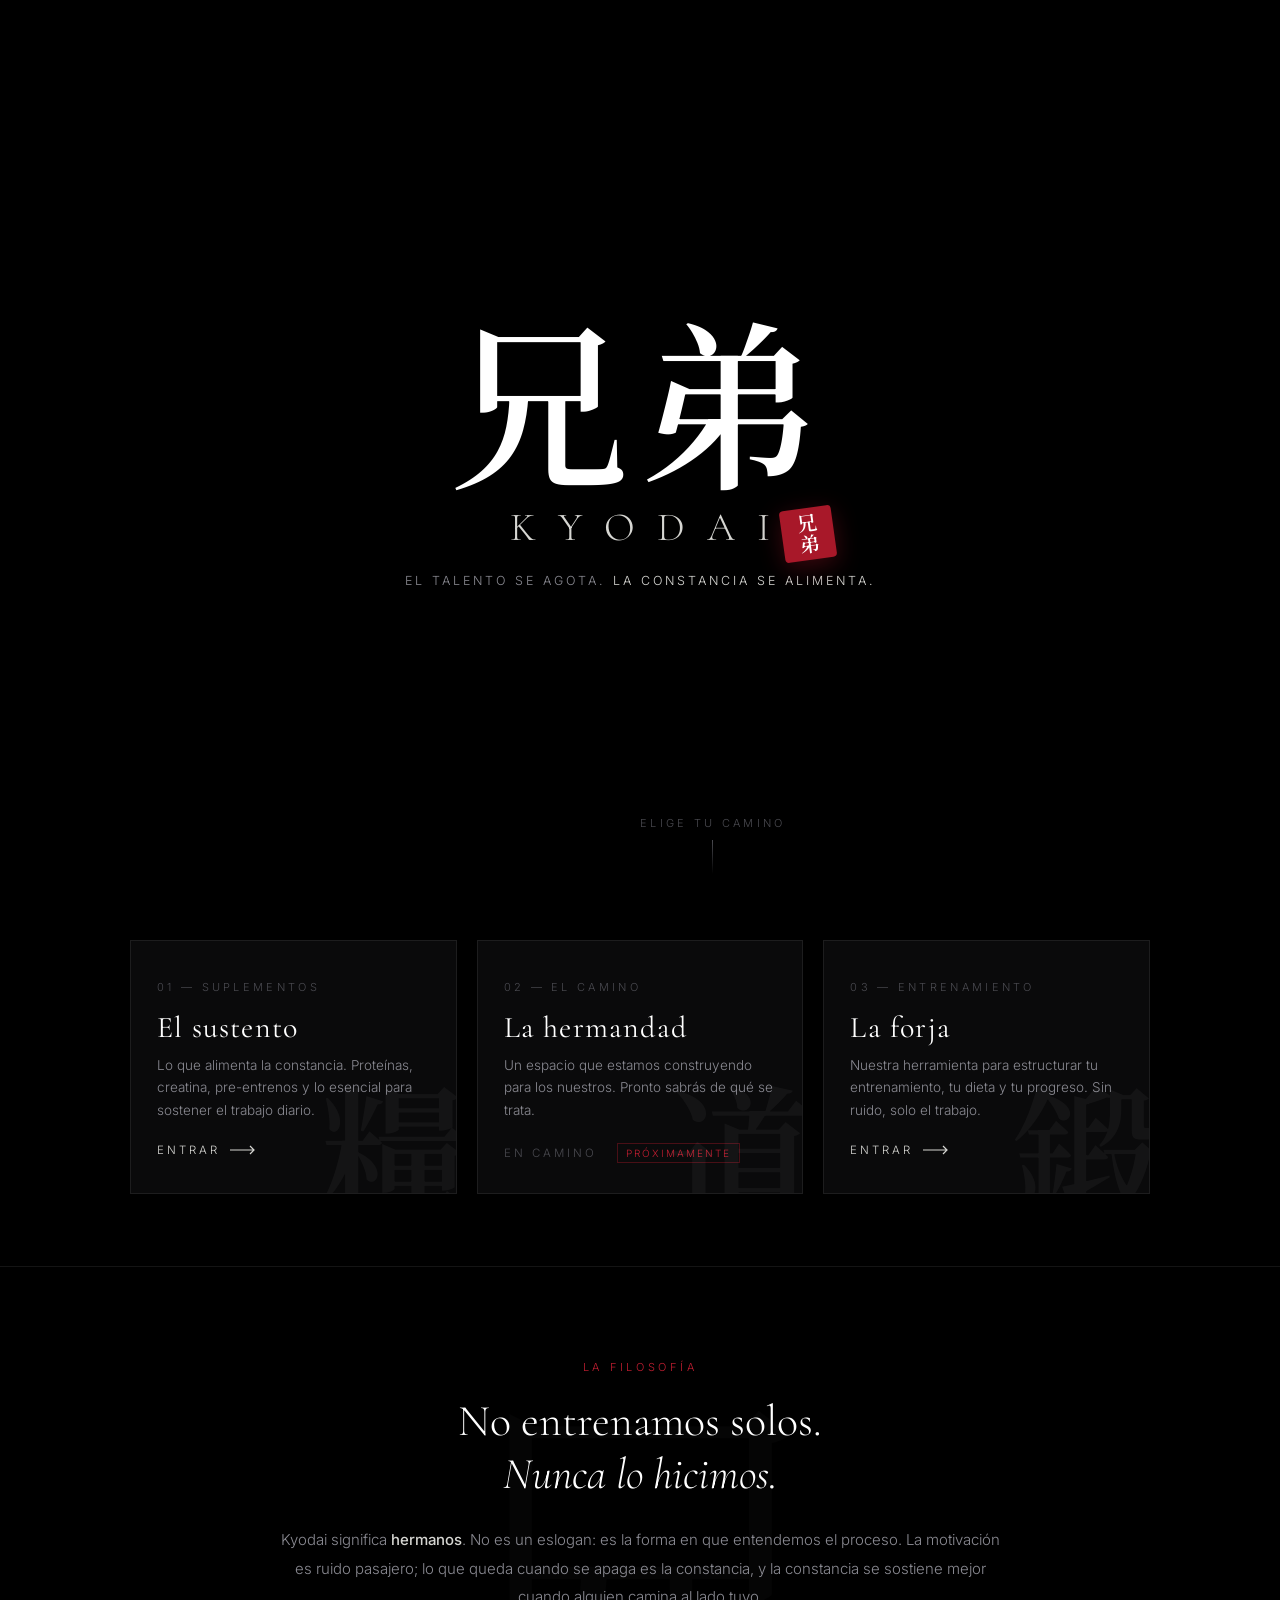
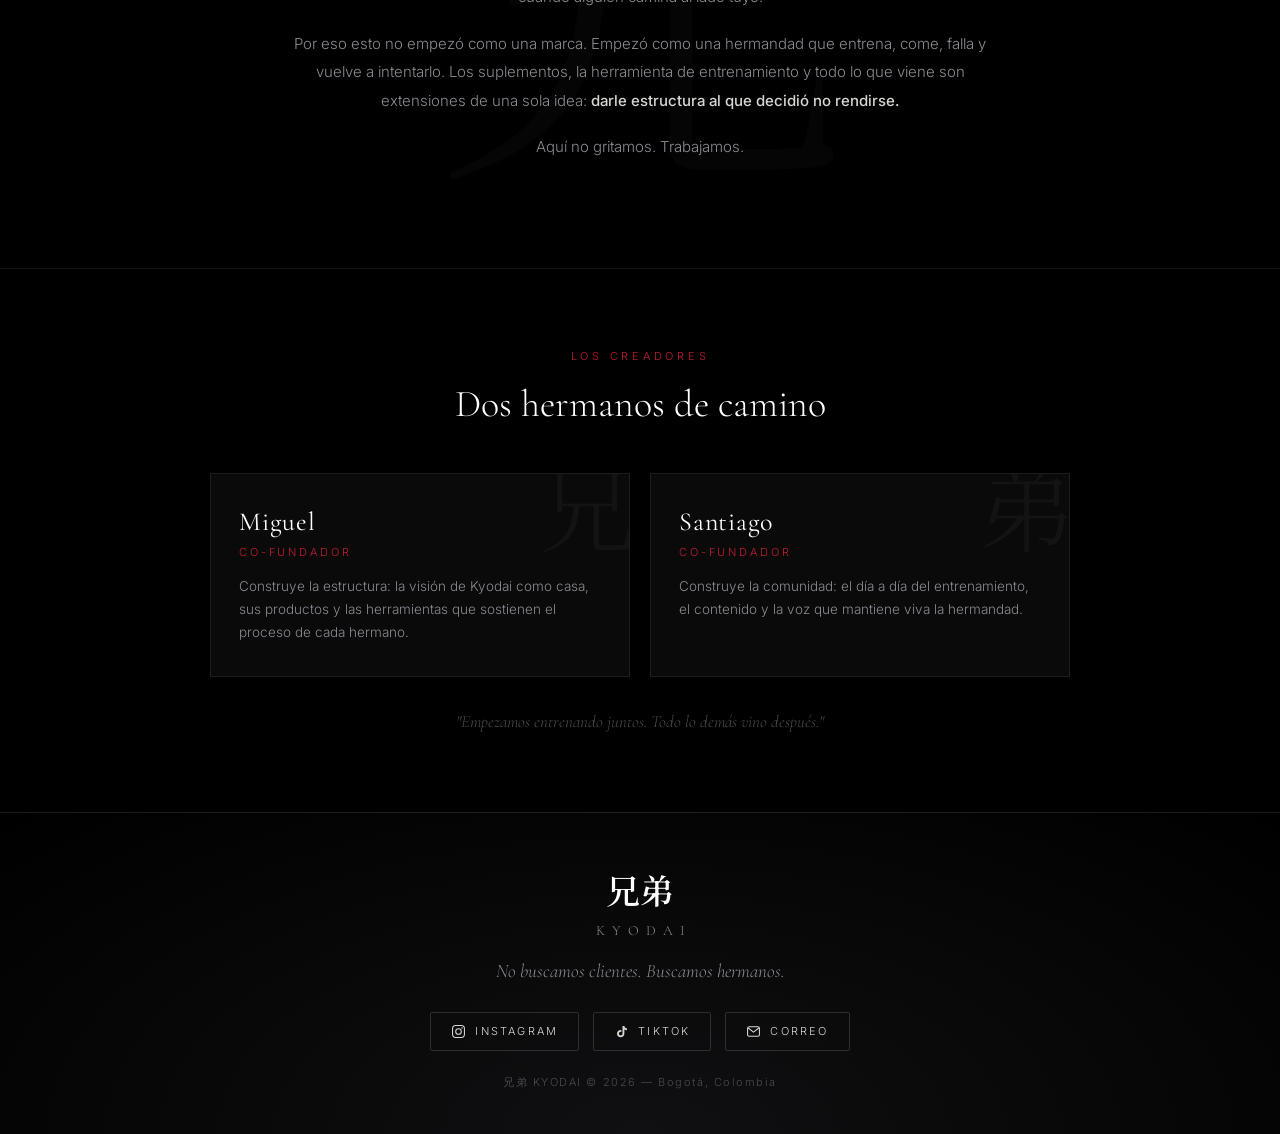
==== index.html @ 0c631146 "Add files via upload" ====
<!DOCTYPE html>
<html lang="es">
<head>
<meta charset="utf-8">
<meta name="viewport" content="width=device-width, initial-scale=1">
<title>兄弟 KYODAI — La casa</title>
<meta name="description" content="Kyodai — Una hermandad de constancia. Suplementos, entrenamiento y comunidad.">
<link rel="preconnect" href="https://fonts.googleapis.com">
<link rel="preconnect" href="https://fonts.gstatic.com" crossorigin>
<link href="https://fonts.googleapis.com/css2?family=Cormorant+Garamond:ital,wght@0,300;0,400;0,500;1,300;1,400&family=Inter:wght@300;400;500;600&family=Noto+Serif+JP:wght@500;600&display=swap" rel="stylesheet">
<style>
/* ════════════════════════════════════════════════════════════════
   兄弟 KYODAI — Archivo único
   Vista 1 · LA CASA        (antes: "Landing Page.html")
   Vista 2 · EL SUSTENTO    (antes: "Suplementos.html")
   El router de abajo alterna entre las dos con el hash de la URL:
     #/            → la casa
     #/suplementos → la tienda
   ════════════════════════════════════════════════════════════════ */

/* ─────────────────── BLOQUE 1 · LA CASA ─────────────────── */
:root{
  --black:#000; --panel:#0A0A0B; --panel2:#121214; --line:rgba(255,255,255,.08);
  --offwhite:#D6D6D2; --grey:#8A8A92; --dim:#4A4A50; --crimson:#A81829; --crimson2:#C21E31;
}
*{margin:0;padding:0;box-sizing:border-box}
html{scroll-behavior:smooth}
body{background:#000;color:var(--offwhite);font-family:'Inter',sans-serif;font-weight:300;-webkit-font-smoothing:antialiased}
body.locked{overflow:hidden;height:100svh}
a{color:inherit;text-decoration:none}
::-webkit-scrollbar{width:10px;height:8px}
::-webkit-scrollbar-track{background:#000}
::-webkit-scrollbar-thumb{background:#2A2A2E;border-radius:5px}

@keyframes fadeUp{from{opacity:0;transform:translateY(24px)}to{opacity:1;transform:none}}

/* ═══ Composición compartida intro/hero (misma geometría = transición invisible) ═══ */
.logoStack{display:flex;flex-direction:column;align-items:center;justify-content:center;text-align:center}
.ideo{font-family:'Noto Serif JP',serif;font-weight:600;font-size:clamp(100px,25vw,180px);line-height:.95;letter-spacing:.06em;color:#fff;display:flex}
.latin{font-family:'Cormorant Garamond',serif;font-weight:300;font-size:clamp(24px,5.5vw,40px);color:var(--offwhite);margin-top:20px;display:flex;gap:.55em}
.latin b{font-weight:300;display:inline-block}
.itag{margin-top:22px;font-size:12.5px;letter-spacing:.24em;text-transform:uppercase;color:var(--grey)}
.itag em{font-style:normal;color:var(--offwhite)}
.hankoBase{position:absolute;left:calc(50% + clamp(76px,19vw,142px));top:calc(50% + clamp(28px,7.5vw,58px));
  width:clamp(34px,8vw,52px);height:clamp(34px,8vw,52px);background:var(--crimson);border-radius:4px;
  display:flex;align-items:center;justify-content:center;
  font-family:'Noto Serif JP',serif;font-weight:600;color:#fff;font-size:clamp(13px,3.2vw,20px);
  writing-mode:vertical-rl;letter-spacing:.1em;line-height:1;
  transform:rotate(-8deg);box-shadow:0 6px 24px rgba(168,24,41,.35)}

/* ═══════════════════════ INTRO ═══════════════════════ */
#intro{position:fixed;inset:0;z-index:3000;cursor:pointer;background:#000;overflow:hidden;
  transition:opacity 1.1s ease}
#intro.handoff{opacity:0}
#intro.gone{pointer-events:none}
#ink{position:absolute;inset:0;z-index:1}
.grain{position:absolute;inset:-50%;z-index:2;pointer-events:none;opacity:.05;
  background-image:url("data:image/svg+xml,%3Csvg xmlns='http://www.w3.org/2000/svg' width='300' height='300'%3E%3Cfilter id='n'%3E%3CfeTurbulence type='fractalNoise' baseFrequency='.9' numOctaves='2'/%3E%3C/filter%3E%3Crect width='300' height='300' filter='url(%23n)' opacity='.5'/%3E%3C/svg%3E");
  animation:grainShift 1.2s steps(4) infinite;transition:opacity 1.4s ease}
#intro.settle .grain{opacity:0}

/* — Gota de tinta — */
.drop{position:absolute;left:50%;top:50%;width:7px;height:7px;margin:-3.5px;border-radius:50%;
  background:var(--crimson2);z-index:5;opacity:0;box-shadow:0 0 12px rgba(194,30,49,.8)}
#intro.p-drop .drop{animation:dropFall .65s cubic-bezier(.5,0,1,.6) forwards}
@keyframes dropFall{0%{opacity:0;transform:translateY(-46svh) scale(.6)}12%{opacity:1}88%{opacity:1}100%{opacity:0;transform:translateY(0) scale(.25)}}
@keyframes grainShift{0%{transform:translate(0,0)}25%{transform:translate(-2%,3%)}50%{transform:translate(3%,-2%)}75%{transform:translate(-3%,-3%)}100%{transform:translate(0,0)}}

/* — Ondas de impacto — */
.ripple{position:absolute;left:50%;top:50%;width:14px;height:14px;margin:-7px;border-radius:50%;
  border:1px solid rgba(194,30,49,.7);z-index:4;opacity:0;pointer-events:none}
#intro.p-bloom .ripple{animation:rippleOut 1.5s cubic-bezier(.16,1,.3,1) forwards}
#intro.p-bloom .ripple.r2{animation-delay:.18s;border-color:rgba(214,214,210,.28)}
#intro.p-bloom .ripple.r3{animation-delay:.4s;border-color:rgba(214,214,210,.14)}
@keyframes rippleOut{0%{opacity:0;transform:scale(1)}8%{opacity:1}100%{opacity:0;transform:scale(30)}}

/* — Escenario — */
.stage{position:absolute;inset:0;z-index:5}
.stage .logoStack{position:absolute;inset:0}

/* — Enso (se disuelve antes del traspaso) — */
.enso{position:absolute;left:50%;top:50%;width:min(94vw,560px);height:min(94vw,560px);transform:translate(-50%,-52%);pointer-events:none;
  transition:opacity 1.5s ease}
#intro.settle .enso{opacity:0}
.enso path{fill:none;stroke-linecap:round;stroke:var(--crimson);opacity:0}
.enso .e1{stroke-width:11;stroke-dasharray:100;stroke-dashoffset:100}
.enso .e2{stroke-width:4.5;stroke-dasharray:100;stroke-dashoffset:100}
.enso .e3{stroke-width:1.6;stroke-dasharray:100;stroke-dashoffset:100;stroke:var(--crimson2)}
#intro.p-enso .enso .e1{animation:ensoDraw1 1.35s cubic-bezier(.65,0,.35,1) forwards}
#intro.p-enso .enso .e2{animation:ensoDraw2 1.35s cubic-bezier(.65,0,.35,1) .08s forwards}
#intro.p-enso .enso .e3{animation:ensoDraw3 1.35s cubic-bezier(.65,0,.35,1) .15s forwards}
@keyframes ensoDraw1{0%{opacity:.32;stroke-dashoffset:100}100%{opacity:.32;stroke-dashoffset:9}}
@keyframes ensoDraw2{0%{opacity:.55;stroke-dashoffset:100}100%{opacity:.55;stroke-dashoffset:9}}
@keyframes ensoDraw3{0%{opacity:.8;stroke-dashoffset:100}100%{opacity:.8;stroke-dashoffset:9}}

/* — Kanji, carácter por carácter — */
#intro .ideo span{opacity:0;filter:blur(16px);transform:scale(1.14) translateY(10px);display:inline-block}
#intro.p-kanji .ideo span{animation:ideoIn 1.05s cubic-bezier(.22,1,.36,1) forwards}
#intro.p-kanji .ideo span:nth-child(2){animation-delay:.22s}
@keyframes ideoIn{to{opacity:1;filter:blur(0);transform:none}}

/* — Hanko — */
#intro .hankoBase{opacity:0;transform:rotate(-14deg) scale(2.4);box-shadow:none;z-index:6}
#intro.p-hanko .hankoBase{animation:stamp .42s cubic-bezier(.34,1.4,.64,1) forwards}
@keyframes stamp{0%{opacity:0;transform:rotate(-14deg) scale(2.4)}55%{opacity:1;transform:rotate(-7deg) scale(.94)}100%{opacity:1;transform:rotate(-8deg) scale(1);box-shadow:0 6px 24px rgba(168,24,41,.35)}}

/* — Latín letra por letra + tagline — */
#intro .latin b{opacity:0;filter:blur(8px);transform:translateY(14px)}
#intro.p-latin .latin b{animation:letterIn .7s cubic-bezier(.22,1,.36,1) forwards}
#intro.p-latin .latin b:nth-child(1){animation-delay:0s}
#intro.p-latin .latin b:nth-child(2){animation-delay:.07s}
#intro.p-latin .latin b:nth-child(3){animation-delay:.14s}
#intro.p-latin .latin b:nth-child(4){animation-delay:.21s}
#intro.p-latin .latin b:nth-child(5){animation-delay:.28s}
#intro.p-latin .latin b:nth-child(6){animation-delay:.35s}
@keyframes letterIn{to{opacity:1;filter:blur(0);transform:none}}
#intro .itag{opacity:0}
#intro.p-latin .itag{animation:fadeUp .9s ease .55s forwards}
.skip{position:absolute;bottom:26px;left:50%;transform:translateX(-50%);z-index:7;
  font-size:10px;letter-spacing:.3em;text-transform:uppercase;color:var(--dim);opacity:0;animation:fadeUp .8s ease 1.4s forwards;
  transition:opacity .6s ease}
#intro.settle .skip{opacity:0}

/* ═══════════════════════ HERO (réplica exacta del cuadro final de la intro) ═══════════════════════ */
.hero{position:relative;min-height:100svh}
.hero .logoStack{position:absolute;inset:0}
.hero .hint{position:absolute;bottom:26px;left:50%;transform:translateX(-50%);color:var(--dim);font-size:11px;letter-spacing:.3em;text-transform:uppercase;opacity:0}
.hero .hint::after{content:"";display:block;width:1px;height:34px;background:linear-gradient(var(--dim),transparent);margin:10px auto 0}
body.go .hero .hint{animation:fadeUp 1.2s ease .6s forwards}

/* ═══════════════════════ PUERTAS ═══════════════════════ */
.doors{max-width:1060px;margin:0 auto;padding:24px 20px 72px;display:grid;gap:16px}
@media(min-width:820px){.doors{grid-template-columns:repeat(3,1fr);gap:20px;padding-top:40px}}
.door{position:relative;display:block;background:var(--panel);border:1px solid var(--line);padding:34px 26px 30px;overflow:hidden;
  transition:border-color .45s ease,transform .45s cubic-bezier(.22,1,.36,1);min-height:220px}
.door::before{content:"";position:absolute;top:0;left:0;right:0;height:2px;background:var(--crimson);
  transform:scaleX(0);transform-origin:left;transition:transform .6s cubic-bezier(.65,0,.35,1)}
.door:hover,.door:focus-visible{border-color:rgba(255,255,255,.22);transform:translateY(-4px)}
.door:hover::before,.door:focus-visible::before{transform:scaleX(1)}
.door:focus-visible{outline:1px solid var(--crimson);outline-offset:3px}
.door .mark{position:absolute;right:-14px;bottom:-30px;font-family:'Noto Serif JP',serif;font-weight:600;
  font-size:150px;line-height:1;color:rgba(255,255,255,.045);pointer-events:none;transition:color .5s ease}
.door:hover .mark{color:rgba(168,24,41,.14)}
.door .num{font-size:11px;letter-spacing:.3em;color:var(--dim);text-transform:uppercase}
.door h2{font-family:'Cormorant Garamond',serif;font-weight:400;font-size:30px;color:#fff;margin:14px 0 8px;letter-spacing:.04em}
.door p{font-size:13.5px;line-height:1.65;color:var(--grey);max-width:34ch}
.door .go{display:inline-flex;align-items:center;gap:10px;margin-top:22px;font-size:11.5px;letter-spacing:.26em;text-transform:uppercase;color:var(--offwhite)}
.door .go svg{transition:transform .4s ease}
.door:hover .go svg{transform:translateX(6px)}
.door.soon{cursor:default}
.door.soon .go{color:var(--dim)}
.door .soonTag{display:inline-block;margin-left:10px;font-size:10px;letter-spacing:.2em;color:var(--crimson2);border:1px solid rgba(168,24,41,.4);padding:3px 8px;text-transform:uppercase}

/* ═══════════════════════ FILOSOFÍA ═══════════════════════ */
.philo{border-top:1px solid var(--line);padding:88px 24px;position:relative}
.philo .inner{max-width:720px;margin:0 auto;text-align:center}
.philo .eyebrow{font-size:11px;letter-spacing:.34em;text-transform:uppercase;color:var(--crimson2)}
.philo h3{font-family:'Cormorant Garamond',serif;font-weight:300;font-size:clamp(28px,6vw,44px);color:#fff;margin:20px 0 26px;line-height:1.2}
.philo h3 em{font-style:italic}
.philo p{font-size:15px;line-height:1.9;color:var(--grey);margin-bottom:18px}
.philo p strong{font-weight:500;color:var(--offwhite)}
.philo .kanjiGhost{position:absolute;left:50%;top:50%;transform:translate(-50%,-50%);font-family:'Noto Serif JP',serif;
  font-size:min(60vw,420px);color:rgba(255,255,255,.02);pointer-events:none;line-height:1}

/* ═══════════════════════ FUNDADORES ═══════════════════════ */
.founders{border-top:1px solid var(--line);padding:80px 24px}
.founders .inner{max-width:860px;margin:0 auto}
.founders .eyebrow{font-size:11px;letter-spacing:.34em;text-transform:uppercase;color:var(--crimson2);text-align:center;display:block}
.founders h3{font-family:'Cormorant Garamond',serif;font-weight:300;font-size:clamp(26px,5.5vw,38px);color:#fff;text-align:center;margin:18px 0 46px}
.fGrid{display:grid;gap:16px}
@media(min-width:680px){.fGrid{grid-template-columns:1fr 1fr;gap:20px}}
.fCard{background:var(--panel);border:1px solid var(--line);padding:32px 28px;position:relative;overflow:hidden}
.fCard .k{position:absolute;right:-6px;top:-18px;font-family:'Noto Serif JP',serif;font-size:96px;color:rgba(255,255,255,.04);line-height:1}
.fCard h4{font-family:'Cormorant Garamond',serif;font-weight:400;font-size:26px;color:#fff;letter-spacing:.03em}
.fCard .role{font-size:11px;letter-spacing:.26em;text-transform:uppercase;color:var(--crimson2);margin:8px 0 16px}
.fCard p{font-size:13.5px;line-height:1.7;color:var(--grey)}
.foundersNote{text-align:center;margin-top:34px;color:var(--dim);font-style:italic;font-family:'Cormorant Garamond',serif;font-size:17px}

/* ═══════════════════════ FOOTER ═══════════════════════ */
footer{border-top:1px solid var(--line);padding:52px 24px 44px;text-align:center}
footer .fk{font-family:'Noto Serif JP',serif;font-weight:600;font-size:34px;color:#fff}
footer .fl{font-family:'Cormorant Garamond',serif;letter-spacing:.5em;padding-left:.5em;font-size:14px;color:var(--grey);margin-top:8px}
.social{display:flex;justify-content:center;gap:26px;margin:26px 0 22px}
.social a{color:var(--grey);transition:color .3s ease}
.social a:hover{color:#fff}
footer .fine{font-size:11px;letter-spacing:.14em;color:var(--dim)}

.reveal{opacity:0;transform:translateY(26px);transition:opacity .9s ease,transform .9s cubic-bezier(.22,1,.36,1)}
.reveal.in{opacity:1;transform:none}

@media(prefers-reduced-motion:reduce){
  *,*::before,*::after{animation-duration:.01ms!important;animation-delay:0s!important;transition-duration:.01ms!important}
  #intro{display:none}
  .hero .hint{opacity:1}
  .reveal{opacity:1;transform:none}
}

/* ─────────────────── BLOQUE 2 · ROUTER DE VISTAS ─────────────────── */
.view{display:none}
.view.on{display:block}
.shopOnly{display:none}
body.shop .shopOnly{display:block}

/* Volver a la casa (nav de la tienda) */
.navLeft{display:flex;align-items:center;gap:16px;min-width:0}
.navBack{display:inline-flex;align-items:center;gap:9px;text-decoration:none;color:var(--grey);
  font-size:11px;letter-spacing:.2em;text-transform:uppercase;white-space:nowrap;
  border:1px solid rgba(255,255,255,.14);padding:9px 15px;border-radius:2px;transition:border-color .3s,color .3s}
.navBack:hover{border-color:#fff;color:#fff}
.navBack .jp{font-family:'Noto Serif JP',serif;font-size:13px}

/* Footer unificado (base: la casa · links reales: la tienda) */
footer{background:radial-gradient(ellipse at 50% 100%,#101012,#000)}
.fmotto{margin-top:20px;font-family:'Cormorant Garamond',serif;font-style:italic;font-size:19px;color:var(--grey)}
.social{display:flex;justify-content:center;gap:14px;margin:30px 0 24px;flex-wrap:wrap}
.social a{display:flex;align-items:center;gap:9px;border:1px solid rgba(255,255,255,.14);
  padding:11px 20px;border-radius:2px;color:var(--offwhite);font-size:11px;letter-spacing:.2em;
  text-transform:uppercase;transition:border-color .3s,color .3s}
.social a:hover{border-color:var(--crimson);color:#fff}
.fine+.fine{margin-top:10px}

/* ─────────────────── BLOQUE 3 · EL SUSTENTO ─────────────────── */
button{font-family:'Inter',sans-serif}
input,select,textarea{font-family:'Inter',sans-serif}
@keyframes pulse{0%,100%{opacity:.35}50%{opacity:1}}

/* ---------- NAV ---------- */
nav{position:fixed;top:0;left:0;right:0;z-index:900;display:flex;align-items:center;justify-content:space-between;gap:16px;padding:14px 28px;background:rgba(0,0,0,.78);backdrop-filter:blur(14px);border-bottom:1px solid rgba(255,255,255,.05)}
nav .logo{display:flex;align-items:baseline;gap:10px;text-decoration:none}
nav .logo .jp{font-family:'Noto Serif JP',serif;font-weight:600;font-size:21px;color:#fff;letter-spacing:.1em}
nav .logo .lt{font-family:'Cormorant Garamond',serif;font-size:13px;letter-spacing:.5em;color:var(--grey)}
nav .logo .tag{font-size:10px;letter-spacing:.28em;color:var(--dim);text-transform:uppercase}
#cartBtn{display:flex;align-items:center;gap:10px;background:transparent;border:1px solid rgba(255,255,255,.14);color:var(--offwhite);padding:9px 18px;border-radius:2px;font-size:11px;letter-spacing:.18em;text-transform:uppercase;cursor:pointer;transition:border-color .3s,color .3s}
#cartBtn:hover{border-color:#fff;color:#fff}
#cartCount{background:var(--crimson);color:#fff;font-size:11px;font-weight:600;min-width:20px;height:20px;border-radius:10px;display:none;align-items:center;justify-content:center;padding:0 6px}

/* ---------- HERO ---------- */
header#top{min-height:88vh;display:flex;flex-direction:column;align-items:center;justify-content:center;text-align:center;position:relative;padding:130px 24px 90px;background:radial-gradient(ellipse at 50% 40%,#141416 0%,#050505 55%,#000 100%)}
.heroKanji{font-family:'Noto Serif JP',serif;font-weight:600;font-size:clamp(90px,20vw,220px);color:#fff;line-height:.9;letter-spacing:.04em;text-shadow:0 0 80px rgba(255,255,255,.06);animation:fadeUp 1.2s ease both}
.heroLatin{font-family:'Cormorant Garamond',serif;font-weight:300;font-size:clamp(24px,6vw,52px);letter-spacing:.6em;color:var(--offwhite);margin:14px 0 0 .3em;animation:fadeUp 1.5s ease both}
.heroSub{margin-top:38px;font-size:11px;letter-spacing:.42em;text-transform:uppercase;color:var(--dim);animation:fadeUp 1.8s ease both}
.heroQuote{margin-top:12px;font-family:'Cormorant Garamond',serif;font-style:italic;font-size:clamp(20px,3.4vw,30px);color:var(--offwhite);max-width:640px;line-height:1.4;animation:fadeUp 2s ease both}
.heroCount{margin-top:14px;font-size:12px;letter-spacing:.14em;color:var(--grey);animation:fadeUp 2.1s ease both}
.heroCta{margin-top:44px;display:inline-block;background:var(--crimson);color:#fff;text-decoration:none;font-size:12px;font-weight:600;letter-spacing:.24em;text-transform:uppercase;padding:16px 42px;border-radius:2px;animation:fadeUp 2.2s ease both;transition:background .3s,transform .3s;box-shadow:0 10px 40px rgba(168,24,41,.25)}
.heroCta:hover{background:var(--crimson2);transform:translateY(-2px)}
.heroScroll{position:absolute;bottom:28px;left:50%;transform:translateX(-50%);font-size:10px;letter-spacing:.3em;color:var(--dim);text-transform:uppercase;animation:pulse 2.4s infinite}

/* ---------- TOOLBAR ---------- */
#toolbar{position:sticky;top:53px;z-index:800;background:rgba(0,0,0,.88);backdrop-filter:blur(14px);border-top:1px solid rgba(255,255,255,.05);border-bottom:1px solid var(--line);padding:12px 28px;display:flex;flex-direction:column;gap:10px}
#tabs{display:flex;gap:8px;flex-wrap:nowrap;overflow-x:auto;scrollbar-width:none;padding-bottom:2px}
#tabs::-webkit-scrollbar{display:none}
.tab{flex:0 0 auto;padding:9px 16px;border:1px solid rgba(255,255,255,.12);background:transparent;color:var(--grey);font-size:11px;letter-spacing:.14em;text-transform:uppercase;cursor:pointer;border-radius:2px;transition:all .3s;font-weight:400;white-space:nowrap}
.tab:hover{border-color:var(--grey);color:#fff}
.tab.on{border-color:#fff;background:#fff;color:#000;font-weight:600}
.tab.kits{border-color:rgba(168,24,41,.55);color:#C8636F}
.tab.kits.on{border-color:var(--crimson);background:var(--crimson);color:#fff}
#controls{display:flex;gap:10px;flex-wrap:wrap;align-items:center}
#controls select,#controls input[type=text],#controls input[type=search]{background:var(--panel);border:1px solid rgba(255,255,255,.12);color:#fff;font-size:12px;padding:10px 12px;border-radius:2px;outline:none;font-weight:300;letter-spacing:.03em}
#controls select:focus,#controls input:focus{border-color:var(--grey)}
#q{flex:1;min-width:150px}
#groupBrand{display:flex;align-items:center;gap:8px;font-size:10.5px;letter-spacing:.16em;text-transform:uppercase;color:var(--grey);cursor:pointer;user-select:none;border:1px solid rgba(255,255,255,.12);padding:10px 12px;border-radius:2px;transition:all .3s;white-space:nowrap}
#groupBrand.on{border-color:#fff;color:#fff}
#groupBrand .box{width:12px;height:12px;border:1px solid var(--grey);border-radius:1px;display:inline-block;position:relative}
#groupBrand.on .box{background:var(--crimson);border-color:var(--crimson)}

/* ---------- CATALOG ---------- */
main#catalogo{max-width:1280px;margin:0 auto;padding:10px 28px 80px}
.noRes{text-align:center;padding:110px 20px;color:var(--grey)}
.noRes .mu{font-family:'Noto Serif JP',serif;font-size:44px;color:#2A2A2E;margin-bottom:16px}
section.cat{padding:74px 0 10px}
.secHead{display:flex;align-items:flex-end;justify-content:space-between;gap:20px;flex-wrap:wrap;border-bottom:1px solid var(--line);padding-bottom:22px;margin-bottom:30px}
.secEyebrow{font-family:'Cormorant Garamond',serif;font-size:14px;letter-spacing:.4em;color:var(--crimson);text-transform:uppercase;margin-bottom:10px}
.secTitle{margin:0;font-size:clamp(28px,4.5vw,44px);color:#fff;font-weight:300;letter-spacing:.01em;line-height:1.1;font-family:'Inter',sans-serif}
.secTitle .jp{font-family:'Noto Serif JP',serif;font-size:.55em;color:var(--dim);margin-left:10px}
.secTag{font-family:'Cormorant Garamond',serif;font-style:italic;font-size:18px;color:var(--grey);margin-top:8px}
.secCount{font-size:11px;letter-spacing:.22em;text-transform:uppercase;color:var(--dim);padding-bottom:6px}
.grid{display:grid;grid-template-columns:repeat(auto-fill,minmax(235px,1fr));gap:18px}
article.card{position:relative;display:flex;flex-direction:column;background:linear-gradient(165deg,#121214,#0A0A0B);border:1px solid var(--line);border-radius:2px;overflow:hidden;transition:transform .35s,border-color .35s,box-shadow .35s;opacity:0;transform:translateY(16px)}
article.card.vis{opacity:1;transform:none;transition:opacity .5s ease,transform .5s ease,border-color .35s,box-shadow .35s}
article.card:hover{transform:translateY(-5px);border-color:rgba(168,24,41,.5);box-shadow:0 24px 50px rgba(0,0,0,.7)}
.badge{position:absolute;top:12px;left:12px;z-index:5;background:var(--crimson);color:#fff;font-size:9px;font-weight:600;letter-spacing:.2em;text-transform:uppercase;padding:5px 10px;border-radius:1px}
.tile{width:100%;aspect-ratio:4/5;background:#0A0A0B;border-bottom:1px solid rgba(255,255,255,.05);position:relative;display:flex;align-items:center;justify-content:center;overflow:hidden}
.tile img{width:100%;height:100%;object-fit:cover;display:block}
.tile img.cut{object-fit:contain;padding:16px}
.tile .wm{position:absolute;font-family:'Noto Serif JP',serif;font-weight:600;font-size:120px;color:rgba(255,255,255,.035);user-select:none}
.tile .tb{position:relative;text-align:center;padding:0 14px}
.tile .tb .b{font-family:'Cormorant Garamond',serif;font-size:19px;letter-spacing:.28em;text-transform:uppercase;color:var(--offwhite)}
.tile .tb .n{margin-top:8px;font-size:9.5px;letter-spacing:.24em;text-transform:uppercase;color:var(--dim)}
.tile .tb .rule{width:26px;height:1px;background:var(--crimson);margin:12px auto 0}
.cardBody{display:flex;flex-direction:column;gap:8px;padding:16px 16px 18px;flex:1}
.cardMeta{display:flex;align-items:center;justify-content:space-between;gap:8px}
.cardBrand{font-size:10px;letter-spacing:.24em;text-transform:uppercase;color:var(--grey);font-weight:500}
.cardSub{font-size:9px;letter-spacing:.14em;text-transform:uppercase;color:var(--dim);text-align:right}
.cardName{margin:0;font-size:16.5px;color:#fff;font-weight:500;letter-spacing:.03em;line-height:1.3}
.pills{display:flex;gap:6px;flex-wrap:wrap;margin-top:2px}
.pill{padding:5px 10px;border:1px solid rgba(255,255,255,.12);background:transparent;color:var(--grey);font-size:10.5px;letter-spacing:.05em;cursor:pointer;border-radius:2px;transition:all .25s}
.pill:hover{border-color:var(--grey);color:#fff}
.pill.on{border-color:var(--offwhite);background:#1C1C1F;color:#fff;font-weight:500}
.priceRow{margin-top:auto;padding-top:12px}
.priceLbl{font-size:9px;letter-spacing:.2em;text-transform:uppercase;color:var(--dim);margin-bottom:3px}
.priceVal{font-size:19px;color:#fff;font-weight:600;letter-spacing:.01em}
.addBtn{margin-top:10px;width:100%;padding:12px 10px;background:transparent;border:1px solid rgba(255,255,255,.2);color:#fff;font-size:10.5px;font-weight:600;letter-spacing:.2em;text-transform:uppercase;cursor:pointer;border-radius:2px;transition:all .3s}
.addBtn:hover,.addBtn.done{background:var(--crimson);border-color:var(--crimson);color:#fff}

/* Kits */
.kitList{font-size:12px;color:var(--grey);line-height:1.7;margin-top:4px}
.kitList span{color:var(--offwhite)}
.kitKanji{font-family:'Noto Serif JP',serif;font-size:40px;color:rgba(255,255,255,.9)}
.tile.kit{aspect-ratio:16/7;background:linear-gradient(135deg,#16161A,#0A0A0B)}
.tile.kit .wm{font-size:150px;color:rgba(168,24,41,.10)}

/* ---------- DRAWER (pedido) ---------- */
#overlay{position:fixed;inset:0;background:rgba(0,0,0,.6);backdrop-filter:blur(3px);z-index:950;display:none}
#drawer{position:fixed;top:0;right:0;bottom:0;width:min(420px,94vw);z-index:960;background:var(--panel);border-left:1px solid rgba(255,255,255,.1);display:flex;flex-direction:column;box-shadow:-30px 0 80px rgba(0,0,0,.8);transform:translateX(105%);transition:transform .45s cubic-bezier(.22,1,.36,1)}
#drawer.open{transform:none}
.dHead{display:flex;align-items:center;justify-content:space-between;padding:22px 24px;border-bottom:1px solid var(--line)}
.dTitle{font-size:12px;letter-spacing:.3em;text-transform:uppercase;color:#fff;font-weight:500}
.dTitle .jp{font-family:'Noto Serif JP',serif;color:var(--dim);margin-left:8px}
.dClose{background:none;border:none;color:var(--grey);font-size:20px;cursor:pointer;line-height:1}
.dClose:hover{color:#fff}
.dBody{flex:1;overflow-y:auto;padding:10px 24px}
.dEmpty{text-align:center;padding:70px 10px;color:var(--dim);font-size:13px;letter-spacing:.06em}
.dEmpty em{font-family:'Cormorant Garamond',serif;font-style:italic;font-size:16px;color:var(--grey)}
.cItem{display:flex;flex-direction:column;gap:6px;padding:16px 0;border-bottom:1px solid rgba(255,255,255,.05)}
.cTop{display:flex;justify-content:space-between;gap:10px}
.cBrand{font-size:10px;letter-spacing:.2em;text-transform:uppercase;color:var(--grey)}
.cName{font-size:14px;color:#fff;font-weight:500;margin-top:2px}
.cPres{font-size:11.5px;color:var(--dim);margin-top:2px}
.cLine{font-size:14px;color:var(--offwhite);font-weight:600;white-space:nowrap}
.cCtl{display:flex;align-items:center;gap:10px}
.qBtn{width:26px;height:26px;background:transparent;border:1px solid rgba(255,255,255,.14);color:var(--offwhite);border-radius:2px;cursor:pointer;font-size:14px;line-height:1}
.qBtn:hover{border-color:#fff;color:#fff}
.cQty{font-size:13px;color:#fff;min-width:18px;text-align:center}
.cRem{margin-left:auto;background:none;border:none;color:var(--dim);font-size:10px;letter-spacing:.16em;text-transform:uppercase;cursor:pointer}
.cRem:hover{color:var(--crimson)}
.dFoot{padding:18px 24px 24px;border-top:1px solid rgba(255,255,255,.1);background:linear-gradient(180deg,#0A0A0B,#000)}
.discRow{display:flex;gap:8px;margin-bottom:14px}
.discRow input{flex:1;background:#000;border:1px solid rgba(255,255,255,.12);color:#fff;font-size:12px;padding:11px 12px;border-radius:2px;outline:none;letter-spacing:.08em;text-transform:uppercase}
.discRow input:focus{border-color:var(--grey)}
.discRow button{background:transparent;border:1px solid rgba(255,255,255,.2);color:#fff;padding:0 16px;font-size:10px;letter-spacing:.18em;text-transform:uppercase;font-weight:600;cursor:pointer;border-radius:2px;transition:all .3s}
.discRow button:hover{border-color:var(--crimson);background:var(--crimson)}
.discMsg{font-size:11px;margin:-6px 0 12px;letter-spacing:.04em;min-height:14px}
.discMsg.ok{color:#7FBF8E}
.discMsg.bad{color:#C8636F}
.tRow{display:flex;justify-content:space-between;margin-bottom:8px;font-size:12px;color:var(--grey);letter-spacing:.04em}
.tRow.total{margin:10px 0 16px;padding-top:10px;border-top:1px solid var(--line)}
.tRow.total .l{font-size:11px;letter-spacing:.24em;text-transform:uppercase;color:var(--grey)}
.tRow.total .v{font-size:20px;color:#fff;font-weight:600}
.tRow .neg{color:#7FBF8E}
.primaryBtn{display:block;width:100%;text-align:center;text-decoration:none;padding:16px 10px;font-size:12px;font-weight:600;letter-spacing:.22em;text-transform:uppercase;border-radius:2px;transition:background .3s;background:var(--crimson);color:#fff;border:none;cursor:pointer}
.primaryBtn:hover{background:var(--crimson2)}
.primaryBtn[disabled]{background:#1C1C1F;color:var(--dim);pointer-events:none}
.ghostBtn{display:block;width:100%;text-align:center;background:transparent;border:1px solid rgba(255,255,255,.16);color:var(--grey);padding:12px 10px;font-size:10.5px;letter-spacing:.2em;text-transform:uppercase;cursor:pointer;border-radius:2px;margin-top:10px;transition:all .3s}
.ghostBtn:hover{border-color:#fff;color:#fff}
.dNote{text-align:center;margin-top:12px;font-size:10px;letter-spacing:.18em;text-transform:uppercase;color:var(--dim)}

/* Address form */
.fGroup{margin:16px 0}
.fLbl{display:block;font-size:10px;letter-spacing:.22em;text-transform:uppercase;color:var(--grey);margin-bottom:8px}
.fLbl .opt{color:var(--dim);text-transform:none;letter-spacing:.04em}
.fGroup select,.fGroup input,.fGroup textarea{width:100%;background:#000;border:1px solid rgba(255,255,255,.12);color:#fff;font-size:13px;padding:12px;border-radius:2px;outline:none;font-weight:300;resize:vertical}
.fGroup select:focus,.fGroup input:focus,.fGroup textarea:focus{border-color:var(--grey)}
.fHint{font-size:11px;color:var(--dim);margin-top:6px;letter-spacing:.02em}
.shipNote{margin-top:4px;font-size:11.5px;letter-spacing:.03em;padding:10px 12px;border:1px solid var(--line);border-radius:2px;color:var(--grey);background:#0E0E10}
.shipNote b{color:#fff;font-weight:600}

/* ---------- SUMMARY MODAL (central) ---------- */
#summaryWrap{position:fixed;inset:0;z-index:980;display:none;align-items:center;justify-content:center;padding:20px}
#summaryWrap .bg{position:absolute;inset:0;background:rgba(0,0,0,.75);backdrop-filter:blur(5px)}
#summary{position:relative;width:min(540px,96vw);max-height:92vh;overflow-y:auto;background:linear-gradient(170deg,#121214,#0A0A0B);border:1px solid rgba(255,255,255,.12);border-radius:3px;padding:34px 30px 30px;box-shadow:0 40px 120px rgba(0,0,0,.9)}
#summary .sKanji{text-align:center;font-family:'Noto Serif JP',serif;font-size:34px;color:#fff}
#summary .sTitle{text-align:center;font-size:11px;letter-spacing:.34em;text-transform:uppercase;color:var(--grey);margin-top:6px}
#summary .sDate{text-align:center;font-size:11px;color:var(--dim);margin-top:8px;letter-spacing:.08em}
#summary .sBlock{margin-top:22px;border-top:1px solid var(--line);padding-top:18px}
#summary .sBlockT{font-size:10px;letter-spacing:.26em;text-transform:uppercase;color:var(--crimson);margin-bottom:12px;font-family:'Cormorant Garamond',serif;font-size:13px}
#summary .sLine{display:flex;justify-content:space-between;gap:14px;font-size:12.5px;color:var(--offwhite);padding:5px 0}
#summary .sLine .q{color:var(--dim)}
#summary .sAddr{font-size:13px;color:var(--offwhite);line-height:1.75}
#summary .sAddr .k{color:var(--dim);font-size:10px;letter-spacing:.18em;text-transform:uppercase;margin-right:6px}
/* ---------- MOBILE OPTIMIZATION ---------- */
@media (max-width:720px){
  nav{padding:12px 16px}
  nav .logo .tag{display:none}
  #toolbar{top:49px;padding:10px 14px}
  main{padding:6px 14px 60px}
  section.cat{padding:52px 0 6px}
  .grid{grid-template-columns:repeat(2,1fr);gap:10px}
  .tile{aspect-ratio:1/1}
  .tile .wm{font-size:76px}
  .tile .tb .b{font-size:13px;letter-spacing:.2em}
  .tile .tb .n{font-size:8px;letter-spacing:.16em;margin-top:5px}
  .tile .tb .rule{margin-top:8px;width:20px}
  .badge{top:8px;left:8px;font-size:8px;padding:4px 7px}
  .cardBody{padding:11px 11px 13px;gap:6px}
  .cardSub{display:none}
  .cardName{font-size:12.5px;line-height:1.25}
  .cardBrand{font-size:8.5px;letter-spacing:.18em}
  .pill{padding:4px 7px;font-size:9px}
  .priceRow{padding-top:8px}
  .priceVal{font-size:15px}
  .priceLbl{font-size:8px}
  .addBtn{padding:10px 6px;font-size:9px;letter-spacing:.14em;margin-top:8px}
  .tile.kit{aspect-ratio:16/8}
  .tile.kit .wm{font-size:96px}
  .grid.kitsGrid{grid-template-columns:1fr}
  #controls{gap:8px}
  #controls select{flex:1;min-width:0;font-size:11px;padding:9px 8px}
  #groupBrand{font-size:9px;padding:9px 9px}
  #q{width:100%;flex:1 0 100%}
  #summary{padding:26px 18px 22px}
}
@media (min-width:721px) and (max-width:1024px){
  .grid{grid-template-columns:repeat(3,1fr);gap:14px}
}

/* ─────────────────── BLOQUE 4 · MÓVIL ─────────────────── */
@media (max-width:720px){
  .navBack{padding:9px 11px;gap:0}
  .navBack .lbl{display:none}
  .navLeft{gap:10px}
  .social{gap:10px}
  .social a{padding:10px 15px;font-size:10px;letter-spacing:.16em}
  .fmotto{font-size:16px}
}
</style>
</head>
<body class="locked">

<!-- ═══════════════════ INTRO (única del sitio) ═══════════════════
     Su cuadro final es idéntico al hero de la casa: el traspaso es invisible.
     Si se entra directo a #/suplementos, la intro no se reproduce.        -->
<div id="intro" role="presentation" aria-hidden="true">
  <canvas id="ink"></canvas>
  <div class="grain"></div>
  <div class="drop"></div>
  <div class="ripple r1"></div>
  <div class="ripple r2"></div>
  <div class="ripple r3"></div>
  <div class="stage">
    <svg class="enso" viewBox="0 0 400 400">
      <path class="e1" pathLength="100" d="M 213 42 A 158 158 0 1 0 322 96"/>
      <path class="e2" pathLength="100" d="M 210 46 A 154 154 0 1 0 318 100"/>
      <path class="e3" pathLength="100" d="M 208 50 A 150 150 0 1 0 314 104"/>
    </svg>
    <div class="logoStack">
      <div class="ideo"><span>兄</span><span>弟</span></div>
      <div class="latin"><b>K</b><b>Y</b><b>O</b><b>D</b><b>A</b><b>I</b></div>
      <div class="itag">El talento se agota. <em>La constancia se alimenta.</em></div>
    </div>
    <div class="hankoBase">兄弟</div>
  </div>
  <div class="skip">Toca para entrar</div>
</div>

<!-- ═══════════════════════════════════════════════════════════════
     VISTA 1 · LA CASA
     ═══════════════════════════════════════════════════════════════ -->
<div id="view-home" class="view">

<!-- HERO: réplica exacta del cuadro final de la intro -->
<header class="hero">
  <div class="logoStack">
    <div class="ideo"><span>兄</span><span>弟</span></div>
    <div class="latin"><b>K</b><b>Y</b><b>O</b><b>D</b><b>A</b><b>I</b></div>
    <div class="itag">El talento se agota. <em>La constancia se alimenta.</em></div>
  </div>
  <div class="hankoBase">兄弟</div>
  <div class="hint">Elige tu camino</div>
</header>

<!--
  PUERTAS:
  01 · El sustento  → #/suplementos  (vista 2 de este mismo archivo) ✔ conectada
  02 · La hermandad → por definir (comunidad / noticias / ropa) — "Próximamente"
  03 · La forja     → la-forja/ (calculadora de alimentación y entrenamiento,
                      se regenera con `npm run publicar` desde
                      "Herramienta la Forja/kyodai-herramienta") ✔ conectada
-->
<main class="doors" aria-label="Accesos">

  <a class="door reveal" href="#/suplementos">
    <span class="mark" aria-hidden="true">糧</span>
    <span class="num">01 — Suplementos</span>
    <h2>El sustento</h2>
    <p>Lo que alimenta la constancia. Proteínas, creatina, pre-entrenos y lo esencial para sostener el trabajo diario.</p>
    <span class="go">Entrar
      <svg width="26" height="10" viewBox="0 0 26 10" fill="none" aria-hidden="true"><path d="M0 5h24M20 1l4 4-4 4" stroke="currentColor" stroke-width="1.2"/></svg>
    </span>
  </a>

  <span class="door soon reveal" data-destino="PENDIENTE_URL_PUERTA_2" role="link" aria-disabled="true">
    <span class="mark" aria-hidden="true">道</span>
    <span class="num">02 — El camino</span>
    <h2>La hermandad</h2>
    <p>Un espacio que estamos construyendo para los nuestros. Pronto sabrás de qué se trata.</p>
    <span class="go">En camino<span class="soonTag">Próximamente</span></span>
  </span>

  <a class="door reveal" href="la-forja/">
    <span class="mark" aria-hidden="true">鍛</span>
    <span class="num">03 — Entrenamiento</span>
    <h2>La forja</h2>
    <p>Nuestra herramienta para estructurar tu entrenamiento, tu dieta y tu progreso. Sin ruido, solo el trabajo.</p>
    <span class="go">Entrar
      <svg width="26" height="10" viewBox="0 0 26 10" fill="none" aria-hidden="true"><path d="M0 5h24M20 1l4 4-4 4" stroke="currentColor" stroke-width="1.2"/></svg>
    </span>
  </a>

</main>

<section class="philo">
  <span class="kanjiGhost" aria-hidden="true">兄</span>
  <div class="inner">
    <span class="eyebrow reveal">La filosofía</span>
    <h3 class="reveal">No entrenamos solos.<br><em>Nunca lo hicimos.</em></h3>
    <p class="reveal">Kyodai significa <strong>hermanos</strong>. No es un eslogan: es la forma en que entendemos el proceso. La motivación es ruido pasajero; lo que queda cuando se apaga es la constancia, y la constancia se sostiene mejor cuando alguien camina al lado tuyo.</p>
    <p class="reveal">Por eso esto no empezó como una marca. Empezó como una hermandad que entrena, come, falla y vuelve a intentarlo. Los suplementos, la herramienta de entrenamiento y todo lo que viene son extensiones de una sola idea: <strong>darle estructura al que decidió no rendirse.</strong></p>
    <p class="reveal">Aquí no gritamos. Trabajamos.</p>
  </div>
</section>

<section class="founders">
  <div class="inner">
    <span class="eyebrow reveal">Los creadores</span>
    <h3 class="reveal">Dos hermanos de camino</h3>
    <div class="fGrid">
      <article class="fCard reveal">
        <span class="k" aria-hidden="true">兄</span>
        <h4>Miguel</h4>
        <div class="role">Co-fundador</div>
        <p>Construye la estructura: la visión de Kyodai como casa, sus productos y las herramientas que sostienen el proceso de cada hermano.</p>
      </article>
      <article class="fCard reveal">
        <span class="k" aria-hidden="true">弟</span>
        <h4>Santiago</h4>
        <div class="role">Co-fundador</div>
        <p>Construye la comunidad: el día a día del entrenamiento, el contenido y la voz que mantiene viva la hermandad.</p>
      </article>
    </div>
    <p class="foundersNote reveal">"Empezamos entrenando juntos. Todo lo demás vino después."</p>
  </div>
</section>
</div><!-- /view-home -->

<!-- ═══════════════════════════════════════════════════════════════
     VISTA 2 · EL SUSTENTO (tienda de suplementos)
     ═══════════════════════════════════════════════════════════════ -->
<div id="view-shop" class="view">

<!-- NAV -->
<nav>
  <div class="navLeft">
    <a href="#/" class="navBack" aria-label="Volver a la casa"><span class="jp">兄弟</span><span class="lbl">La casa</span></a>
    <a href="#top" class="logo" data-scroll="top">
      <span class="jp">兄弟</span>
      <span class="lt">KYODAI</span>
      <span class="tag">Suplementos</span>
    </a>
  </div>
  <button id="cartBtn" onclick="UI.toggleCart()">Pedido <span id="cartCount">0</span></button>
</nav>

<header id="top">
  <div class="heroKanji">兄弟</div>
  <div class="heroLatin">KYODAI</div>
  <div class="heroSub">Suplementos · Edición 2026</div>
  <div class="heroQuote">"El talento se agota.<br>La constancia se alimenta."</div>
  <div class="heroCount" id="heroCount">…</div>
  <a href="#catalogo" class="heroCta">Ver catálogo</a>
  <div class="heroScroll">Scroll</div>
</header>

<!-- TOOLBAR -->
<div id="toolbar">
  <div id="tabs"></div>
  <div id="controls">
    <select id="brandSel" onchange="UI.setBrand(this.value)" aria-label="Filtrar por marca"></select>
    <select id="sortSel" onchange="UI.setSort(this.value)" aria-label="Ordenar productos">
      <option value="feat">Destacados</option>
      <option value="best">Más vendidos primero</option>
      <option value="priceAsc">Precio: menor a mayor</option>
      <option value="priceDesc">Precio: mayor a menor</option>
      <option value="az">Nombre: A–Z</option>
    </select>
    <div id="groupBrand" onclick="UI.toggleGroup()" role="switch" aria-checked="false" tabindex="0"><span class="box"></span> Agrupar por marca</div>
    <input type="search" id="q" placeholder="Buscar producto o marca…" oninput="UI.setQ(this.value)">
  </div>
</div>

<!-- CATALOG -->
<main id="catalogo"><div id="sections"></div></main>

<!-- DRAWER -->
<div id="overlay" onclick="UI.closeCart()"></div>
<aside id="drawer" aria-label="Pedido">
  <div class="dHead">
    <div class="dTitle" id="dTitle">Tu pedido <span class="jp">注文</span></div>
    <button class="dClose" onclick="UI.closeCart()">✕</button>
  </div>
  <div class="dBody" id="dBody"></div>
  <div class="dFoot" id="dFoot"></div>
</aside>

<!-- SUMMARY MODAL -->
<div id="summaryWrap">
  <div class="bg" onclick="UI.backToAddress()"></div>
  <div id="summary"></div>
</div>
</div><!-- /view-shop -->

<!-- ═══════════════════ FOOTER ÚNICO ═══════════════════ -->
<footer>
  <div class="fk">兄弟</div>
  <div class="fl">KYODAI</div>
  <div class="fmotto">No buscamos clientes. Buscamos hermanos.</div>
  <div class="social">
    <a href="https://www.instagram.com/kyodai.col?igsh=MXg0b2xycWUwMThsdQ%3D%3D&amp;utm_source=qr" target="_blank" rel="noopener" aria-label="Instagram de Kyodai">
      <svg width="15" height="15" viewBox="0 0 24 24" fill="none" stroke="currentColor" stroke-width="1.7" aria-hidden="true"><rect x="2.5" y="2.5" width="19" height="19" rx="5"/><circle cx="12" cy="12" r="4.5"/><circle cx="17.6" cy="6.4" r="1.15" fill="currentColor" stroke="none"/></svg>
      Instagram
    </a>
    <a href="https://www.tiktok.com/@kyodai.col?_r=1&amp;_t=ZS-97jOwmpG4eb" target="_blank" rel="noopener" aria-label="TikTok de Kyodai">
      <svg width="15" height="15" viewBox="0 0 24 24" fill="currentColor" aria-hidden="true"><path d="M16.6 3c.4 2.2 1.8 3.7 4.1 3.9v3c-1.6 0-3-.5-4.1-1.3v6.6c0 3.6-2.6 6-6 6-3.2 0-5.8-2.4-5.8-5.8 0-3.3 2.6-5.9 6-5.9.3 0 .7 0 1 .1v3.1c-.3-.1-.6-.2-1-.2-1.6 0-2.9 1.3-2.9 2.9s1.3 2.8 2.9 2.8c1.7 0 2.8-1.2 2.8-3V3h3z"/></svg>
      TikTok
    </a>
    <a href="mailto:kyodai.col@gmail.com" aria-label="Correo de Kyodai">
      <svg width="15" height="15" viewBox="0 0 24 24" fill="none" stroke="currentColor" stroke-width="1.7" aria-hidden="true"><rect x="2.5" y="4.5" width="19" height="15" rx="2.5"/><path d="M3 6l9 7 9-7"/></svg>
      Correo
    </a>
  </div>
  <div class="fine">兄弟 KYODAI © 2026 — Bogotá, Colombia</div>
  <div class="fine shopOnly">Precios en pesos colombianos · Sabores según disponibilidad</div>
</footer>

<script>
/* ════════════════════════════════════════════════════════════════
   ROUTER DE VISTAS
   #/            → la casa
   #/suplementos → la tienda
   Las anclas internas de la tienda (#top, #catalogo) hacen scroll
   sin tocar el hash, para no perder la ruta al recargar.
   ════════════════════════════════════════════════════════════════ */
(function(){
  const home = document.getElementById('view-home');
  const shop = document.getElementById('view-shop');
  let shopPainted = false;

  const route = () => location.hash === '#/suplementos' ? 'shop' : 'home';

  function show(r, scroll){
    home.classList.toggle('on', r === 'home');
    shop.classList.toggle('on', r === 'shop');
    document.body.classList.toggle('shop', r === 'shop');
    document.title = r === 'shop' ? '兄弟 KYODAI — Suplementos' : '兄弟 KYODAI — La casa';
    /* El catálogo se pinta con IntersectionObserver: si se montó oculto,
       se repinta la primera vez que la tienda se hace visible. */
    if (r === 'shop' && !shopPainted && typeof renderCatalog === 'function'){
      shopPainted = true; renderCatalog();
    }
    if (scroll !== false) window.scrollTo(0, 0);
  }

  addEventListener('hashchange', () => {
    const h = location.hash;
    if (h && h.charAt(1) !== '/') return;   // ancla interna → no cambia de vista
    show(route());
  });

  addEventListener('click', e => {
    const a = e.target.closest && e.target.closest('#view-shop a[href^="#"]');
    if (!a) return;
    const h = a.getAttribute('href');
    if (h.charAt(1) === '/') return;        // ruta → la maneja el router
    const t = document.getElementById(h.slice(1));
    if (t){ e.preventDefault(); t.scrollIntoView({behavior:'smooth', block:'start'}); }
  });

  show(route(), false);
})();
</script>

<script>
/* ════════════════════════════════════════════════════════════════
   VISTA 1 · LA CASA — intro de tinta, ensō y reveals
   (encapsulado en IIFE para no chocar con las variables de la tienda)
   ════════════════════════════════════════════════════════════════ */
(function(){
/* ═══════════ SIMULACIÓN DE TINTA (canvas) ═══════════ */
const intro=document.getElementById('intro');
const reduced=matchMedia('(prefers-reduced-motion: reduce)').matches;
const cv=document.getElementById('ink'),ctx=cv.getContext('2d');
let W,H,DPR,CX,CY;
function size(){DPR=Math.min(devicePixelRatio||1,1.5);
  W=cv.width=innerWidth*DPR;H=cv.height=innerHeight*DPR;
  cv.style.width=innerWidth+'px';cv.style.height=innerHeight+'px';
  CX=W/2;CY=H/2}
size();addEventListener('resize',size);

let ps=[],running=false,dissolving=false;
function burst(x,y,n,spread,red){
  for(let i=0;i<n;i++){
    const a=Math.random()*6.2832,sp=(.5+Math.random()*2.6)*spread*DPR;
    ps.push({x,y,vx:Math.cos(a)*sp,vy:Math.sin(a)*sp,
      r:(2+Math.random()*13)*DPR,life:1,dec:.0035+Math.random()*.009,
      red:red!==undefined?red:Math.random()<.07});
  }
}
function tendrils(){
  for(let t=0;t<3;t++){
    if(!ps.length)break;
    const p=ps[(Math.random()*ps.length)|0];
    if(p&&p.life>.35)burst(p.x,p.y,2,.55,p.red);
  }
}
function frame(){
  if(dissolving){ctx.fillStyle='rgba(0,0,0,.055)';ctx.fillRect(0,0,W,H)}
  for(let i=ps.length-1;i>=0;i--){
    const p=ps[i];
    p.x+=p.vx;p.y+=p.vy;p.vx*=.964;p.vy*=.964;p.vy+=.0025*DPR;
    p.r*=.9925;p.life-=p.dec;
    if(p.life<=0||p.r<.5){ps.splice(i,1);continue}
    const g=ctx.createRadialGradient(p.x,p.y,0,p.x,p.y,p.r);
    const c=p.red?'168,24,41':'214,214,210';
    g.addColorStop(0,'rgba('+c+','+(.05*p.life)+')');
    g.addColorStop(1,'rgba('+c+',0)');
    ctx.fillStyle=g;ctx.beginPath();ctx.arc(p.x,p.y,p.r,0,6.2832);ctx.fill();
  }
  if(running||ps.length)requestAnimationFrame(frame);
}

/* ═══════════ LÍNEA DE TIEMPO ═══════════
   La intro nunca "corta": su último cuadro (logo + KYODAI + tagline + hanko)
   es idéntico y está alineado al hero que hay debajo. Al final, la intro solo
   disuelve la tinta, el ensō y el grano; luego baja su opacidad y desaparece
   sin que el logo se mueva un solo píxel. */
const timers=[];
function at(ms,fn){timers.push(setTimeout(fn,ms))}
let finished=false;

function play(){
  running=true;frame();
  at(50,  ()=>intro.classList.add('p-drop'));
  at(680, ()=>{intro.classList.add('p-bloom');
    burst(CX,CY,110,1.6);
    let k=0;const iv=setInterval(()=>{
      burst(CX+(Math.random()-.5)*90*DPR,CY+(Math.random()-.5)*90*DPR,26,1.1);
      tendrils();
      if(++k>13)clearInterval(iv);
    },110);timers.push(iv);
  });
  at(1500,()=>intro.classList.add('p-enso'));
  at(2050,()=>intro.classList.add('p-kanji'));
  at(2450,()=>{dissolving=true});
  at(2950,()=>intro.classList.add('p-hanko'));
  at(3250,()=>intro.classList.add('p-latin'));
  at(4700,settle);
  at(6000,handoff);
}

/* Fase de asentamiento: se disuelven ensō, grano y tinta; el logo queda quieto */
function settle(){
  intro.classList.add('settle');
  dissolving=true;
}

/* Traspaso invisible: la intro se desvanece sobre su réplica exacta (el hero) */
function handoff(){
  if(finished)return;finished=true;
  timers.forEach(t=>{clearTimeout(t);clearInterval(t)});
  running=false;
  intro.classList.add('settle','handoff');
  document.body.classList.remove('locked');
  document.body.classList.add('go');
  setTimeout(()=>{intro.classList.add('gone');intro.style.display='none'},1200);
}

/* Salto por toque: acelera al cuadro final sin romper la continuidad */
intro.addEventListener('click',()=>{
  intro.classList.add('p-kanji','p-hanko','p-latin');
  settle();
  setTimeout(handoff,150);
});

if(reduced||document.body.classList.contains("shop")){
  intro.style.display='none';
  document.body.classList.remove('locked');
  document.body.classList.add('go');
}else{
  play();
}

/* ═══════════ Scroll reveal ═══════════ */
const io=new IntersectionObserver(es=>{es.forEach(e=>{if(e.isIntersecting){e.target.classList.add('in');io.unobserve(e.target)}})},{threshold:.15});
document.querySelectorAll('.reveal').forEach(el=>io.observe(el));
})();
</script>

<script>
/* ════════════════════════════════════════════════════════════════
   VISTA 2 · EL SUSTENTO — catálogo, carrito y flujo de pedido
   ════════════════════════════════════════════════════════════════ */
/* =========================================================
   KYODAI — Datos de catálogo (Edición 2026, precios mayoristas)
   ========================================================= */
const SECTIONS = [
  { id:'proteinas',   label:'Proteínas',         jp:'力', tagline:'La base de la reconstrucción.' },
  { id:'creatinas',   label:'Creatinas',         jp:'核', tagline:'Fuerza medible, honesta, sostenida.' },
  { id:'preentrenos', label:'Pre-entrenos',      jp:'火', tagline:'La chispa antes del silencio.' },
  { id:'aminoacidos', label:'Aminoácidos',       jp:'流', tagline:'Recuperación entre batallas.' },
  { id:'quemadores',  label:'Quemadores',        jp:'刃', tagline:'Definición sin atajos.' },
  { id:'salud',       label:'Vitaminas & Salud', jp:'守', tagline:'El cuerpo se cuida entre hermanos.' },
  { id:'otros',       label:'Complementos',      jp:'道', tagline:'Cada detalle del camino.' },
];
const SECTION_JP = Object.fromEntries(SECTIONS.map(s=>[s.id,s.jp]));

const PRODUCTS = [{"brand":"Dymatize","name":"ELITE CASEIN","section":"proteinas","sub":"Caseína","variants":[{"pres":"2 Libras","price":272900},{"pres":"4 Libras","price":430000}],"id":"proteinas-2"},{"brand":"Dymatize","name":"SUPER MASS GAINER","section":"proteinas","sub":"Gainer","variants":[{"pres":"6 Libras","price":250000},{"pres":"12 Libras","price":416900}],"id":"proteinas-3"},{"brand":"Fit Mafia","name":"VIGA","section":"proteinas","sub":"Gainer","variants":[{"pres":"2 Libras","price":63900},{"pres":"7 Libras","price":201000}],"id":"proteinas-4"},{"brand":"GMN","name":"MEGA GAINER","section":"proteinas","sub":"Gainer","variants":[{"pres":"2 Libras","price":72000},{"pres":"5 Libras","price":170000},{"pres":"10 Libras","price":279000}],"id":"proteinas-5"},{"brand":"GMN","name":"SUPER MEGA GAINER","section":"proteinas","sub":"Gainer","variants":[{"pres":"2 Libras","price":64900},{"pres":"5 Libras","price":149000},{"pres":"10 Libras","price":255000}],"id":"proteinas-6"},{"brand":"Healthy Sports","name":"BARBARUS","section":"proteinas","sub":"Gainer","variants":[{"pres":"2 Libras","price":149900},{"pres":"4 Libras","price":255900}],"id":"proteinas-7"},{"brand":"IMN Nutrition","name":"WHEY OF GAIN","section":"proteinas","sub":"Gainer","variants":[{"pres":"3 Libras","price":120000},{"pres":"6 Libras","price":189000}],"id":"proteinas-8"},{"brand":"MuscleMeds","name":"CARNIVOR MASS","section":"proteinas","sub":"Gainer de res","variants":[{"pres":"6 Libras","price":340000},{"pres":"10 Libras","price":502000},{"pres":"15 Libras","price":591900}],"id":"proteinas-9"},{"brand":"MuscleTech","name":"MASSTECH","section":"proteinas","sub":"Gainer","variants":[{"pres":"6 Libras","price":320000},{"pres":"12 Libras","price":445900},{"pres":"20 Libras","price":607900}],"id":"proteinas-10"},{"brand":"Nuspro","name":"SOYBIG","section":"proteinas","sub":"Gainer vegetal","variants":[{"pres":"4 Libras","price":109000}],"id":"proteinas-11"},{"brand":"Nutramerican-Megaplex","name":"BIPRO MASS","section":"proteinas","sub":"Gainer","variants":[{"pres":"3 Libras","price":230000}],"id":"proteinas-12"},{"brand":"Nutramerican-Megaplex","name":"MEGAPLEX CREATINE POWER","section":"proteinas","sub":"Gainer + creatina","variants":[{"pres":"2 Libras","price":80900},{"pres":"10 Libras","price":290000}],"id":"proteinas-13"},{"brand":"Optimum Nutrition","name":"SERIOUS MASS","section":"proteinas","sub":"Gainer","variants":[{"pres":"6 Libras","price":250000},{"pres":"12 Libras","price":440900}],"badge":"Más vendido","id":"proteinas-14"},{"brand":"ProScience","name":"SMART GAINER","section":"proteinas","sub":"Gainer","variants":[{"pres":"3 Libras","price":100000},{"pres":"6 Libras","price":175000},{"pres":"13 Libras","price":344000}],"id":"proteinas-15"},{"brand":"Smart Muscle","name":"PROTON + GAINER","section":"proteinas","sub":"Gainer","variants":[{"pres":"3 Libras","price":95000},{"pres":"6 Libras","price":177000}],"id":"proteinas-16"},{"brand":"Smart Nutrition","name":"MASS EVOLUTION","section":"proteinas","sub":"Gainer","variants":[{"pres":"2 Libras","price":47000},{"pres":"4 Libras","price":80500},{"pres":"10 Libras","price":172900}],"id":"proteinas-17"},{"brand":"Supra","name":"GAINER","section":"proteinas","sub":"Gainer","variants":[{"pres":"4 Libras","price":125900}],"id":"proteinas-18"},{"brand":"Supra","name":"MASS GAINER","section":"proteinas","sub":"Gainer","variants":[{"pres":"2 Libras","price":78900},{"pres":"5 Libras","price":125900}],"id":"proteinas-19"},{"brand":"TNT Neopharma","name":"TNT MEGA MASS","section":"proteinas","sub":"Gainer","variants":[{"pres":"3 Libras","price":89500},{"pres":"6 Libras","price":152900},{"pres":"10 Libras","price":245900}],"id":"proteinas-20"},{"brand":"Vitanas","name":"TITAN ARMY","section":"proteinas","sub":"Gainer","variants":[{"pres":"2 Libras","price":68000},{"pres":"5 Libras","price":125000},{"pres":"12 Libras","price":235000}],"id":"proteinas-21"},{"brand":"MuscleMeds","name":"CARNIVOR","section":"proteinas","sub":"Proteína de res","variants":[{"pres":"2 Libras","price":225000},{"pres":"4 Libras","price":347900},{"pres":"8 Libras","price":556900}],"id":"proteinas-22"},{"brand":"Vitanas","name":"TITAN BEEF MASS","section":"proteinas","sub":"Gainer de res","variants":[{"pres":"2 Libras","price":68000},{"pres":"5 Libras","price":140000}],"id":"proteinas-23"},{"brand":"BSN","name":"SYNTHA 6","section":"proteinas","sub":"Proteína de mezcla","variants":[{"pres":"5 Libras","price":350000},{"pres":"10 Libras","price":640000}],"badge":"Más vendido","id":"proteinas-24"},{"brand":"Dymatize","name":"ELITE WHEY","section":"proteinas","sub":"Whey","variants":[{"pres":"5 Libras","price":410000}],"id":"proteinas-25"},{"brand":"Dymatize","name":"ISO 100","section":"proteinas","sub":"Whey aislada","variants":[{"pres":"1,3 Libras","price":240000},{"pres":"3 Libras","price":410000},{"pres":"5 Libras","price":560000}],"badge":"Más vendido","id":"proteinas-26"},{"brand":"Fit Mafia","name":"LA WEY","section":"proteinas","sub":"Whey","variants":[{"pres":"26 Servicios","price":119900}],"id":"proteinas-27"},{"brand":"GMN","name":"BE ONE","section":"proteinas","sub":"Whey","variants":[{"pres":"2 Libras","price":178000},{"pres":"3 Libras","price":259900}],"id":"proteinas-28"},{"brand":"GMN","name":"BODY RIPPED","section":"proteinas","sub":"Whey definición","variants":[{"pres":"2 Libras","price":113000}],"id":"proteinas-29"},{"brand":"GMN","name":"NITRO MASS","section":"proteinas","sub":"Whey","variants":[{"pres":"2 Libras","price":110000},{"pres":"5 Libras","price":250000}],"id":"proteinas-30"},{"brand":"Healthy Sports","name":"ISO WHEY","section":"proteinas","sub":"Whey aislada","variants":[{"pres":"1 Libra","price":170000},{"pres":"2,1 Libras","price":240000},{"pres":"4,5 Libras","price":413900}],"id":"proteinas-31"},{"brand":"Isopure","name":"ISOPURE","section":"proteinas","sub":"Whey aislada","variants":[{"pres":"3 Libras","price":420000}],"id":"proteinas-32"},{"brand":"MuscleTech","name":"ISO WHEY","section":"proteinas","sub":"Whey aislada","variants":[{"pres":"2 Libras","price":157900},{"pres":"5 Libras","price":405900}],"id":"proteinas-33"},{"brand":"MuscleTech","name":"NITROTECH","section":"proteinas","sub":"Whey","variants":[{"pres":"2 Libras","price":205000},{"pres":"4 Libras","price":338000},{"pres":"10 Libras","price":620000}],"badge":"Más vendido","id":"proteinas-34"},{"brand":"MuscleTech","name":"NITROTECH 100% WHEY GOLD","section":"proteinas","sub":"Whey","variants":[{"pres":"2 Libras","price":205000},{"pres":"5 Libras","price":420000}],"id":"proteinas-35"},{"brand":"MuscleTech","name":"NITROTECH RIPPED","section":"proteinas","sub":"Whey definición","variants":[{"pres":"4 Libras","price":390000}],"id":"proteinas-36"},{"brand":"Nuspro","name":"SOYPRO ISOLATE","section":"proteinas","sub":"Proteína vegetal","variants":[{"pres":"2,2 Libras","price":115900}],"id":"proteinas-37"},{"brand":"Nuspro","name":"WHEY GOLD","section":"proteinas","sub":"Whey","variants":[{"pres":"3 Libras","price":172000}],"id":"proteinas-38"},{"brand":"Nutramerican-Megaplex","name":"BIPRO CLASSIC","section":"proteinas","sub":"Whey","variants":[{"pres":"1 Libra","price":115000},{"pres":"2 Libras","price":230000},{"pres":"3 Libras","price":310000}],"id":"proteinas-39"},{"brand":"Nutramerican-Megaplex","name":"BIPRO CLASSIC CAJA","section":"proteinas","sub":"Whey en sobres","variants":[{"pres":"18 Servicios","price":124000}],"id":"proteinas-40"},{"brand":"Nutramerican-Megaplex","name":"BIPRO LITE","section":"proteinas","sub":"Whey ligera","variants":[{"pres":"2,4 Libras","price":230000}],"id":"proteinas-41"},{"brand":"Nutramerican-Megaplex","name":"BIPRO RIPPED","section":"proteinas","sub":"Whey definición","variants":[{"pres":"2,4 Libras","price":230000}],"id":"proteinas-42"},{"brand":"Nutramerican-Megaplex","name":"ISO CLEAN","section":"proteinas","sub":"Whey aislada","variants":[{"pres":"2 Libras","price":240000}],"id":"proteinas-43"},{"brand":"Optimum Nutrition","name":"100% WHEY GOLD STANDARD","section":"proteinas","sub":"Whey","variants":[{"pres":"2 Libras","price":248000},{"pres":"5 Libras","price":440900},{"pres":"10 Libras","price":790000}],"badge":"Más vendido","id":"proteinas-44"},{"brand":"Optimum Nutrition","name":"GOLD STANDARD ISOLATE","section":"proteinas","sub":"Whey aislada","variants":[{"pres":"3 Libras","price":410000},{"pres":"5 Libras","price":561900}],"id":"proteinas-45"},{"brand":"ProScience","name":"BEST PROTEIN","section":"proteinas","sub":"Whey","variants":[{"pres":"1 Libra","price":110000},{"pres":"2 Libras","price":215000},{"pres":"4 Libras","price":385000}],"id":"proteinas-46"},{"brand":"ProScience","name":"BEST WHEY","section":"proteinas","sub":"Whey","variants":[{"pres":"2 Libras","price":155000}],"id":"proteinas-47"},{"brand":"ProScience","name":"ISO BEST","section":"proteinas","sub":"Whey aislada","variants":[{"pres":"2 Libras","price":260000}],"id":"proteinas-48"},{"brand":"ProScience","name":"SACHET BEST PROTEIN","section":"proteinas","sub":"Whey en sobre","variants":[{"pres":"Unidad","price":8500}],"id":"proteinas-49"},{"brand":"Smart Muscle","name":"PROTON WHEY","section":"proteinas","sub":"Whey","variants":[{"pres":"2 Libras","price":177000},{"pres":"4 Libras","price":317000}],"id":"proteinas-50"},{"brand":"Smart Nutrition","name":"WHEY PURE","section":"proteinas","sub":"Whey","variants":[{"pres":"1 Libra","price":98900},{"pres":"2 Libras","price":185900},{"pres":"5 Libras","price":420900}],"id":"proteinas-51"},{"brand":"Supra","name":"ISO WHEY","section":"proteinas","sub":"Whey aislada","variants":[{"pres":"2 Libras","price":215900},{"pres":"5 Libras","price":410900}],"id":"proteinas-52"},{"brand":"Supra","name":"WHEY PLATINUM","section":"proteinas","sub":"Whey","variants":[{"pres":"3 Libras","price":200900},{"pres":"5 Libras","price":279900}],"id":"proteinas-53"},{"brand":"Supra","name":"WHEY PRO","section":"proteinas","sub":"Whey","variants":[{"pres":"2 Libras","price":179900},{"pres":"5 Libras","price":379000}],"id":"proteinas-54"},{"brand":"Supra","name":"WHEY PRO-F","section":"proteinas","sub":"Whey","variants":[{"pres":"2 Libras","price":179900}],"id":"proteinas-55"},{"brand":"TNT Neopharma","name":"HIGH STANDARD WHEY","section":"proteinas","sub":"Whey","variants":[{"pres":"3 Libras","price":188900}],"id":"proteinas-56"},{"brand":"TNT Neopharma","name":"ISO FIT","section":"proteinas","sub":"Whey aislada","variants":[{"pres":"2 Libras","price":185900},{"pres":"4 Libras","price":345500}],"id":"proteinas-57"},{"brand":"Vitanas","name":"ISOLATE GOURMET","section":"proteinas","sub":"Whey aislada","variants":[{"pres":"2 Libras","price":220000},{"pres":"5 Libras","price":450000}],"id":"proteinas-58"},{"brand":"Vitanas","name":"WHEY ELITE","section":"proteinas","sub":"Whey","variants":[{"pres":"2 Libras","price":170000},{"pres":"5 Libras","price":360000}],"id":"proteinas-59"},{"brand":"Nutramerican-Megaplex","name":"NUTRA VEGAN PROTEIN","section":"proteinas","sub":"Proteína vegana","variants":[{"pres":"400 Gramos","price":69900}],"id":"proteinas-60"},{"brand":"ProScience","name":"BEST VEGAN","section":"proteinas","sub":"Proteína vegana","variants":[{"pres":"2 Libras","price":130000}],"id":"proteinas-61"},{"brand":"Supra","name":"VEGAN PROTEIN","section":"proteinas","sub":"Proteína vegana","variants":[{"pres":"2 Libras","price":145900}],"id":"proteinas-62"},{"brand":"Dynamic","name":"CREATINA CR7INE","section":"creatinas","sub":"Monohidrato","variants":[{"pres":"450 Gramos","price":70000}],"id":"creatinas-1"},{"brand":"Fit Mafia","name":"LEGEND","section":"creatinas","sub":"Creatina","variants":[{"pres":"30 Servicios","price":79900},{"pres":"50 Servicios","price":125000}],"id":"creatinas-2"},{"brand":"Fit Mafia","name":"SHAKER MICRODOSIS","section":"creatinas","sub":"Accesorio","variants":[{"pres":"Unidad","price":70000}],"id":"creatinas-3"},{"brand":"GMN","name":"CREATINA MONOHIDRATO","section":"creatinas","sub":"Monohidrato","variants":[{"pres":"300 Gramos","price":102000}],"id":"creatinas-4"},{"brand":"Healthy Sports","name":"CREATINE MONOHYDRATE","section":"creatinas","sub":"Monohidrato","variants":[{"pres":"150 Gramos","price":70000},{"pres":"300 Gramos","price":125000}],"id":"creatinas-5"},{"brand":"IMN Nutrition","name":"CREATINE","section":"creatinas","sub":"Monohidrato","variants":[{"pres":"50 Servicios","price":70900},{"pres":"133 Servicios","price":149900}],"id":"creatinas-6"},{"brand":"MuscleTech","name":"CELLTECH","section":"creatinas","sub":"Creatina + carbos","variants":[{"pres":"3 Libras","price":178000},{"pres":"6 Libras","price":267000}],"id":"creatinas-7"},{"brand":"MuscleTech","name":"CREATINA PLATINUM","section":"creatinas","sub":"Monohidrato","variants":[{"pres":"400 Gramos","price":160000}],"id":"creatinas-8"},{"brand":"Nutramerican-Megaplex","name":"CAJA CREA STACK","section":"creatinas","sub":"Creatina en sobres","variants":[{"pres":"25 Unidades","price":135000}],"id":"creatinas-9"},{"brand":"Nutramerican-Megaplex","name":"CREA STACK","section":"creatinas","sub":"Creatina","variants":[{"pres":"60 Servicios","price":145000}],"id":"creatinas-10"},{"brand":"Nutrex","name":"CREATINE","section":"creatinas","sub":"Monohidrato","variants":[{"pres":"300 Gramos","price":98000}],"id":"creatinas-11"},{"brand":"Optimum Nutrition","name":"CREATINE","section":"creatinas","sub":"Monohidrato","variants":[{"pres":"300 Gramos","price":145000},{"pres":"600 Gramos","price":201000}],"badge":"Más vendido","id":"creatinas-12"},{"brand":"ProScience","name":"LEGACY","section":"creatinas","sub":"Creatina","variants":[{"pres":"30 Servicios","price":85000},{"pres":"50 Servicios","price":135000}],"id":"creatinas-13"},{"brand":"ProScience","name":"LEGACY PLUS","section":"creatinas","sub":"Creatina","variants":[{"pres":"30 Servicios","price":105000},{"pres":"50 Servicios","price":155000}],"id":"creatinas-14"},{"brand":"Smart Muscle","name":"ATOMIC","section":"creatinas","sub":"Creatina","variants":[{"pres":"30 Servicios","price":100900}],"id":"creatinas-15"},{"brand":"Smart Muscle","name":"ATOMIC MONOHIDRATO","section":"creatinas","sub":"Monohidrato","variants":[{"pres":"60 Servicios","price":115000}],"id":"creatinas-16"},{"brand":"Smart Muscle","name":"ATOMIC X SACHETS","section":"creatinas","sub":"Creatina en sobres","variants":[{"pres":"30 Servicios","price":108000}],"id":"creatinas-17"},{"brand":"Supra","name":"CRE HCL","section":"creatinas","sub":"Creatina HCL","variants":[{"pres":"150 Gramos","price":50900}],"id":"creatinas-18"},{"brand":"Supra","name":"CRE MONOHIDRATADA","section":"creatinas","sub":"Monohidrato","variants":[{"pres":"300 Gramos","price":50900},{"pres":"600 Gramos","price":89900}],"id":"creatinas-19"},{"brand":"TNT Neopharma","name":"CREA-TINE COMPLEX","section":"creatinas","sub":"Creatina","variants":[{"pres":"450 Gramos","price":109900}],"id":"creatinas-20"},{"brand":"TNT Neopharma","name":"CREATINA TNT INSTINCT","section":"creatinas","sub":"Monohidrato","variants":[{"pres":"240 Gramos","price":68900},{"pres":"480 Gramos","price":115900}],"id":"creatinas-21"},{"brand":"Vitanas","name":"CAJA CREAKORE","section":"creatinas","sub":"Creatina en sobres","variants":[{"pres":"30 Servicios","price":120000}],"id":"creatinas-22"},{"brand":"Vitanas","name":"CREATINE","section":"creatinas","sub":"Monohidrato","variants":[{"pres":"150 Gramos","price":68000},{"pres":"300 Gramos","price":102000}],"id":"creatinas-24"},{"brand":"MuscleTech","name":"CELLTECH CREACTOR","section":"creatinas","sub":"Creatina HCL","variants":[{"pres":"120 Servicios","price":148000}],"id":"creatinas-25"},{"brand":"IMN Nutrition","name":"INSANITY","section":"preentrenos","sub":"Pre-entreno","variants":[{"pres":"30 Servicios","price":104900}],"id":"preentrenos-1"},{"brand":"Nutramerican-Megaplex","name":"NITRO SHOCK","section":"preentrenos","sub":"Pre-entreno","variants":[{"pres":"22 Servicios","price":99900}],"id":"preentrenos-2"},{"brand":"Nutramerican-Megaplex","name":"RADICAL POWER","section":"preentrenos","sub":"Pre-entreno","variants":[{"pres":"18 Unidades","price":89900}],"id":"preentrenos-3"},{"brand":"Smart Nutrition","name":"PUMP-NOX EDGE","section":"preentrenos","sub":"Pre-entreno","variants":[{"pres":"30 Servicios","price":115000}],"id":"preentrenos-4"},{"brand":"TNT Neopharma","name":"PARANOIA","section":"preentrenos","sub":"Pre-entreno","variants":[{"pres":"30 Servicios","price":110900}],"id":"preentrenos-5"},{"brand":"BSN","name":"NO XPLODE","section":"preentrenos","sub":"Pre-entreno","variants":[{"pres":"30 Servicios","price":150000},{"pres":"60 Servicios","price":253000}],"id":"preentrenos-6"},{"brand":"Cellucor","name":"C4 ORIGINAL","section":"preentrenos","sub":"Pre-entreno","variants":[{"pres":"30 Servicios","price":130000},{"pres":"60 Servicios","price":190000}],"badge":"Más vendido","id":"preentrenos-7"},{"brand":"Cellucor","name":"C4 RIPPED","section":"preentrenos","sub":"Pre-entreno definición","variants":[{"pres":"30 Servicios","price":150000}],"id":"preentrenos-8"},{"brand":"Cellucor","name":"LATA C4 ORIGINAL","section":"preentrenos","sub":"Bebida lista","variants":[{"pres":"Unidad","price":22000}],"id":"preentrenos-9"},{"brand":"Fit Mafia","name":"PASE","section":"preentrenos","sub":"Pre-entreno","variants":[{"pres":"30 Servicios","price":104900}],"id":"preentrenos-10"},{"brand":"Healthy Sports","name":"BETA ALANINA 3200 MG","section":"preentrenos","sub":"Beta alanina","variants":[{"pres":"120 Cápsulas","price":76900}],"id":"preentrenos-11"},{"brand":"Healthy Sports","name":"NUCLEAR","section":"preentrenos","sub":"Pre-entreno","variants":[{"pres":"180 Gramos","price":97900},{"pres":"360 Gramos","price":165900}],"id":"preentrenos-12"},{"brand":"IMN Nutrition","name":"ULTIMATE","section":"preentrenos","sub":"Pre-entreno","variants":[{"pres":"30 Servicios","price":124900}],"id":"preentrenos-13"},{"brand":"Nutramerican-Megaplex","name":"ENERGY X","section":"preentrenos","sub":"Energizante","variants":[{"pres":"25 Sobres","price":33900}],"id":"preentrenos-14"},{"brand":"Nutramerican-Megaplex","name":"LATA MYTH","section":"preentrenos","sub":"Bebida lista","variants":[{"pres":"Unidad","price":8900}],"id":"preentrenos-15"},{"brand":"ProScience","name":"INTENZE","section":"preentrenos","sub":"Pre-entreno","variants":[{"pres":"14 Servicios","price":98000},{"pres":"30 Servicios","price":145000}],"id":"preentrenos-16"},{"brand":"ProScience","name":"INTENZE SACHET","section":"preentrenos","sub":"Pre-entreno en sobre","variants":[{"pres":"Unidad","price":6500}],"id":"preentrenos-17"},{"brand":"ProScience","name":"LATA INTENZE READY","section":"preentrenos","sub":"Bebida lista","variants":[{"pres":"Unidad","price":9900}],"id":"preentrenos-18"},{"brand":"ProScience","name":"LATA INTENZE VITALITY","section":"preentrenos","sub":"Bebida lista","variants":[{"pres":"Unidad","price":9900}],"id":"preentrenos-19"},{"brand":"Smart Muscle","name":"ELECTRON","section":"preentrenos","sub":"Pre-entreno","variants":[{"pres":"30 Servicios","price":119900}],"id":"preentrenos-20"},{"brand":"Smart Muscle","name":"ELECTRON X SACHETS","section":"preentrenos","sub":"Pre-entreno en sobres","variants":[{"pres":"30 Servicios","price":133900}],"id":"preentrenos-21"},{"brand":"Supra","name":"ENERGY BRUN","section":"preentrenos","sub":"Pre-entreno","variants":[{"pres":"330 Gramos","price":104900}],"id":"preentrenos-22"},{"brand":"Supra","name":"PRE ENERGY","section":"preentrenos","sub":"Pre-entreno","variants":[{"pres":"150 Gramos","price":59900},{"pres":"330 Gramos","price":110900}],"id":"preentrenos-23"},{"brand":"BSN","name":"AMINO X","section":"aminoacidos","sub":"Aminoácidos","variants":[{"pres":"30 Servicios","price":135000},{"pres":"70 Servicios","price":230000}],"id":"aminoacidos-1"},{"brand":"Fit Mafia","name":"COYOTE","section":"aminoacidos","sub":"Aminoácidos","variants":[{"pres":"50 Servicios","price":59500}],"id":"aminoacidos-2"},{"brand":"Fit Mafia","name":"COYOTE LIQUIDO","section":"aminoacidos","sub":"Bebida lista","variants":[{"pres":"Unidad","price":7900}],"id":"aminoacidos-3"},{"brand":"GMN","name":"AMINO POWDER","section":"aminoacidos","sub":"Aminoácidos","variants":[{"pres":"200 Gramos","price":57900}],"id":"aminoacidos-4"},{"brand":"Healthy Sports","name":"BCAA 2400 MG","section":"aminoacidos","sub":"BCAA","variants":[{"pres":"90 Servicios","price":72900}],"id":"aminoacidos-5"},{"brand":"Healthy Sports","name":"BCAA 384 G","section":"aminoacidos","sub":"BCAA","variants":[{"pres":"Unidad","price":141900}],"id":"aminoacidos-6"},{"brand":"IMN Nutrition","name":"BCAA 2:1:1","section":"aminoacidos","sub":"BCAA","variants":[{"pres":"30 Servicios","price":109900}],"id":"aminoacidos-7"},{"brand":"Optimum Nutrition","name":"AMINO ENERGY + HIDRATACIÓN","section":"aminoacidos","sub":"Aminoácidos","variants":[{"pres":"30 Servicios","price":135000}],"id":"aminoacidos-8"},{"brand":"Optimum Nutrition","name":"LATA AMINO ENERGY","section":"aminoacidos","sub":"Bebida lista","variants":[{"pres":"Unidad","price":15900}],"id":"aminoacidos-9"},{"brand":"Smart Nutrition","name":"SMART STACK","section":"aminoacidos","sub":"Aminoácidos","variants":[{"pres":"30 Servicios","price":83000}],"id":"aminoacidos-10"},{"brand":"Supra","name":"AMINO GOLD","section":"aminoacidos","sub":"Aminoácidos","variants":[{"pres":"450 Gramos","price":110900}],"id":"aminoacidos-11"},{"brand":"Supra","name":"BCAA + GLUTAMINA","section":"aminoacidos","sub":"BCAA + glutamina","variants":[{"pres":"330 Gramos","price":85900}],"id":"aminoacidos-12"},{"brand":"TNT Neopharma","name":"AMINO 100","section":"aminoacidos","sub":"Aminoácidos","variants":[{"pres":"450 Gramos","price":110900}],"id":"aminoacidos-13"},{"brand":"Nutramerican-Megaplex","name":"GLUTA STACK","section":"aminoacidos","sub":"Glutamina","variants":[{"pres":"30 Servicios","price":67900}],"id":"aminoacidos-14"},{"brand":"Healthy Sports","name":"L-CARNITINA 1000MG","section":"quemadores","sub":"L-carnitina","variants":[{"pres":"60 Servicios","price":87900}],"id":"quemadores-2"},{"brand":"Healthy Sports","name":"L-CARNITINA LIQUIDA","section":"quemadores","sub":"L-carnitina","variants":[{"pres":"1500 Mg","price":81900},{"pres":"3000 Mg","price":103900}],"id":"quemadores-3"},{"brand":"MuscleTech","name":"HYDROXYCUT ELITE","section":"quemadores","sub":"Termogénico","variants":[{"pres":"100 Cápsulas","price":115000}],"id":"quemadores-4"},{"brand":"Nutramerican-Megaplex","name":"BURNER STACK","section":"quemadores","sub":"Termogénico","variants":[{"pres":"60 Servicios","price":135000}],"id":"quemadores-5"},{"brand":"Nutramerican-Megaplex","name":"CAJA BURNER STACK","section":"quemadores","sub":"Termogénico en sobres","variants":[{"pres":"50 Unidades","price":119900}],"id":"quemadores-6"},{"brand":"Nutramerican-Megaplex","name":"LATA BURNER STACK","section":"quemadores","sub":"Bebida lista","variants":[{"pres":"Unidad","price":7900}],"id":"quemadores-7"},{"brand":"Healthy America","name":"B-COMPLEX + B12","section":"salud","sub":"Vitaminas B","variants":[{"pres":"90 Tabletas","price":50900}],"id":"salud-1"},{"brand":"Healthy America","name":"BIOTINA 900MCG","section":"salud","sub":"Biotina","variants":[{"pres":"30 Tabletas","price":26900},{"pres":"120 Tabletas","price":51900}],"id":"salud-2"},{"brand":"Healthy America","name":"CAL-MAG-ZINC + VD3","section":"salud","sub":"Minerales","variants":[{"pres":"90 Tabletas","price":65900}],"id":"salud-3"},{"brand":"Healthy America","name":"COLAGENO + VITAMINA C","section":"salud","sub":"Colágeno","variants":[{"pres":"60 Tabletas","price":51900},{"pres":"100 Tabletas","price":78900}],"id":"salud-4"},{"brand":"Healthy America","name":"MAX FOR MEN","section":"salud","sub":"Multivitamínico","variants":[{"pres":"60 Tabletas","price":90900}],"id":"salud-5"},{"brand":"Healthy America","name":"MELATONINA 3MG","section":"salud","sub":"Descanso","variants":[{"pres":"120 Tabletas","price":54900}],"id":"salud-6"},{"brand":"Healthy America","name":"OMEGA 3 1200MG","section":"salud","sub":"Omega 3","variants":[{"pres":"60 Tabletas","price":51900},{"pres":"100 Tabletas","price":72900},{"pres":"200 Tabletas","price":124900}],"id":"salud-7"},{"brand":"Healthy America","name":"PICOLINATO DE CROMO 500MG","section":"salud","sub":"Minerales","variants":[{"pres":"100 Cápsulas","price":54900}],"id":"salud-8"},{"brand":"Healthy America","name":"POTASIO 99MG","section":"salud","sub":"Minerales","variants":[{"pres":"60 Cápsulas","price":53900}],"id":"salud-9"},{"brand":"Healthy America","name":"SUPER MAGNESIO","section":"salud","sub":"Magnesio","variants":[{"pres":"100 Cápsulas","price":85900}],"id":"salud-10"},{"brand":"Healthy America","name":"TRIPLE OMEGA 3-6-9","section":"salud","sub":"Omegas","variants":[{"pres":"60 Cápsulas","price":65900},{"pres":"120 Cápsulas","price":100900}],"id":"salud-11"},{"brand":"Healthy America","name":"VITA C 1000MG + ZINC","section":"salud","sub":"Vitamina C","variants":[{"pres":"100 Cápsulas","price":67900}],"id":"salud-12"},{"brand":"Healthy America","name":"VITAMINA D3","section":"salud","sub":"Vitamina D","variants":[{"pres":"100 Cápsulas","price":54900}],"id":"salud-13"},{"brand":"Healthy America","name":"VITAMINA E 1000 IU","section":"salud","sub":"Vitamina E","variants":[{"pres":"60 Cápsulas","price":90900},{"pres":"100 Cápsulas","price":121900}],"id":"salud-14"},{"brand":"IMN Nutrition","name":"MULTIMN","section":"salud","sub":"Multivitamínico","variants":[{"pres":"30 Servicios","price":69900}],"id":"salud-15"},{"brand":"Nutramerican-Megaplex","name":"COLLAGEN STACK","section":"salud","sub":"Colágeno","variants":[{"pres":"585 Gramos","price":104900}],"id":"salud-16"},{"brand":"Nutramerican-Megaplex","name":"NUTRA-C","section":"salud","sub":"Vitamina C","variants":[{"pres":"200 Servicios","price":69900}],"id":"salud-17"},{"brand":"ProScience","name":"OMEGA 3","section":"salud","sub":"Omega 3","variants":[{"pres":"120 Cápsulas","price":77000}],"id":"salud-18"},{"brand":"ProScience","name":"SHIELD","section":"salud","sub":"Defensas","variants":[{"pres":"30 Servicios","price":97000}],"id":"salud-19"},{"brand":"ProScience","name":"THE ONE","section":"salud","sub":"Multivitamínico","variants":[{"pres":"30 Servicios","price":90000}],"id":"salud-20"},{"brand":"Healthy Sports","name":"TEST HD","section":"salud","sub":"Soporte hormonal","variants":[{"pres":"60 Servicios","price":72900}],"id":"salud-21"},{"brand":"Nutramerican-Megaplex","name":"MEGA CARBS","section":"otros","sub":"Carbohidratos","variants":[{"pres":"2 Libras","price":81900}],"id":"otros-1"},{"brand":"Supra","name":"SUPRA CARBS","section":"otros","sub":"Carbohidratos","variants":[{"pres":"20 Servicios","price":120000}],"id":"otros-2"},{"brand":"Supra","name":"PROTEIN PANCAKE","section":"otros","sub":"Alimento proteico","variants":[{"pres":"2 Libras","price":70900}],"id":"otros-3"}];

/* ---------- Fotos de producto ----------
   Biblioteca local: ./kyodai-suplementos/<marca>/<categoria>/<producto>/
   IMG_BASE es relativo, así que funciona igual abriendo el archivo en el
   navegador y publicado en GitHub Pages (sube la carpeta junto al HTML).
   Cada entrada: p = ruta de la imagen · cut = 1 si es recorte transparente
   (se muestra completa con aire en vez de a sangre completa).
   Si un producto no tiene foto, se muestra el emblema tipográfico. */
const IMG_BASE = "kyodai-suplementos/";
const PRODUCT_IMAGES = {
 "aminoacidos-1": {"p":"bsn/aminoacidos/amino-x-30-servicios/amino-x-30-servicios.png","cut":1},
 "aminoacidos-2": {"p":"fit-mafia/pre-entrenos/coyote/coyote.png","cut":1},
 "aminoacidos-3": {"p":"fit-mafia/pre-entrenos/coyote-liquido/coyote-liquido.png","cut":1},
 "aminoacidos-4": {"p":"gmn/aminoacidos/amino-powder/amino-powder.png","cut":1},
 "aminoacidos-5": {"p":"healthy-sports/aminoacidos/bcaa-2400mg/bcaa-2400mg.png","cut":1},
 "aminoacidos-6": {"p":"healthy-sports/aminoacidos/bcaa-384g/bcaa-384g.png","cut":1},
 "aminoacidos-7": {"p":"imn-nutrition/aminoacidos/bcaa-2-1-1/bcaa-2-1-1.png","cut":1},
 "aminoacidos-8": {"p":"optimum-nutrition/aminoacidos/amino-energy-hidratacion/amino-energy-hidratacion.png","cut":1},
 "aminoacidos-9": {"p":"optimum-nutrition/aminoacidos/lata-amino-energy/lata-amino-energy.png","cut":1},
 "aminoacidos-10": {"p":"smart-nutrition/creatinas/smart-stack/smart-stack.png","cut":1},
 "aminoacidos-11": {"p":"supra/aminoacidos/amino-gold/amino-gold.png","cut":1},
 "aminoacidos-12": {"p":"supra/aminoacidos/bcaa-glutamina/bcaa-glutamina.png","cut":1},
 "aminoacidos-13": {"p":"tnt-neopharma/aminoacidos/amino-100/amino-100-render.png"},
 "aminoacidos-14": {"p":"nutramerican-megaplex/aminoacidos/gluta-stack/gluta-stack.png","cut":1},
 "creatinas-1": {"p":"dynamic/creatinas/cr7ine/cr7ine.png","cut":1},
 "creatinas-2": {"p":"fit-mafia/creatinas/legend/legend.png","cut":1},
 "creatinas-3": {"p":"fit-mafia/creatinas/shaker-microdosis/shaker-microdosis.png","cut":1},
 "creatinas-4": {"p":"gmn/creatinas/creatina-monohidrato/creatina-monohidrato-render.png"},
 "creatinas-5": {"p":"healthy-sports/creatinas/creatine-monohydrate/creatine-monohydrate.png","cut":1},
 "creatinas-6": {"p":"imn-nutrition/creatinas/creatine-50-servicios/creatine-50-servicios.png","cut":1},
 "creatinas-7": {"p":"muscletech/creatinas/celltech-3lb/celltech-3lb.png","cut":1},
 "creatinas-8": {"p":"muscletech/creatinas/creatina-platinum/creatina-platinum-render.png"},
 "creatinas-9": {"p":"nutramerican-megaplex/creatinas/caja-crea-stack/caja-crea-stack.png","cut":1},
 "creatinas-10": {"p":"nutramerican-megaplex/creatinas/crea-stack/crea-stack.png","cut":1},
 "creatinas-11": {"p":"nutrex/creatinas/creatine-monohydrate/creatine-monohydrate.png","cut":1},
 "creatinas-12": {"p":"optimum-nutrition/creatinas/micronized-creatine/micronized-creatine.png","cut":1},
 "creatinas-13": {"p":"proscience/pre-entrenos/legacy/legacy.png","cut":1},
 "creatinas-14": {"p":"proscience/pre-entrenos/legacy/legacy.png","cut":1},
 "creatinas-15": {"p":"smart-muscle/creatinas/atomic/atomic.png","cut":1},
 "creatinas-16": {"p":"smart-muscle/creatinas/atomic-monohidrato/atomic-monohidrato.png","cut":1},
 "creatinas-17": {"p":"smart-muscle/creatinas/atomic-x-sachets/atomic-x-sachets.png","cut":1},
 "creatinas-18": {"p":"supra/creatinas/cre-hcl/cre-hcl-render.png"},
 "creatinas-19": {"p":"supra/creatinas/cre-monohidratada-300g/cre-monohidratada-300g.png","cut":1},
 "creatinas-20": {"p":"tnt-neopharma/creatinas/crea-tine-complex-450g/crea-tine-complex-450g.png","cut":1},
 "creatinas-21": {"p":"tnt-neopharma/creatinas/instinct-240g/instinct-240g.png","cut":1},
 "creatinas-22": {"p":"vitanas/creatinas/caja-creakore/caja-creakore-render.png"},
 "creatinas-24": {"p":"vitanas/creatinas/creatine/creatine.png","cut":1},
 "creatinas-25": {"p":"muscletech/creatinas/celltech-creactor/celltech-creactor.png","cut":1},
 "otros-1": {"p":"nutramerican-megaplex/carbohidratos/mega-carbs/mega-carbs.png","cut":1},
 "otros-2": {"p":"supra/carbohidratos/supra-carbs/supra-carbs.png","cut":1},
 "otros-3": {"p":"supra/alimentos/protein-pancake/protein-pancake.png","cut":1},
 "preentrenos-1": {"p":"imn-nutrition/pre-entrenos/insanity/insanity-render.png"},
 "preentrenos-2": {"p":"nutramerican-megaplex/pre-entrenos/nitro-shock/nitro-shock-render.png"},
 "preentrenos-3": {"p":"nutramerican-megaplex/pre-entrenos/radical-power/radical-power-render.png"},
 "preentrenos-4": {"p":"smart-nutrition/pre-entrenos/pump-nox-edge/pump-nox-edge-render.png"},
 "preentrenos-5": {"p":"tnt-neopharma/pre-entrenos/paranoia/paranoia-render.png"},
 "preentrenos-6": {"p":"bsn/pre-entrenos/no-xplode/no-xplode-render.png"},
 "preentrenos-7": {"p":"cellucor/pre-entrenos/c4-original/c4-original-render.png"},
 "preentrenos-8": {"p":"cellucor/pre-entrenos/c4-ripped/c4-ripped-render.png"},
 "preentrenos-9": {"p":"cellucor/pre-entrenos/lata-c4-original/lata-c4-original-render.png"},
 "preentrenos-10": {"p":"fit-mafia/pre-entrenos/pase/pase-render.png"},
 "preentrenos-11": {"p":"healthy-sports/pre-entrenos/beta-alanina-3200mg/beta-alanina-3200mg-render.png"},
 "preentrenos-12": {"p":"healthy-sports/pre-entrenos/nuclear/nuclear-render.png"},
 "preentrenos-13": {"p":"imn-nutrition/pre-entrenos/ultimate/ultimate-render.png"},
 "preentrenos-14": {"p":"nutramerican-megaplex/pre-entrenos/energy-x/energy-x-render.png"},
 "preentrenos-15": {"p":"nutramerican-megaplex/pre-entrenos/lata-myth/lata-myth-render.png"},
 "preentrenos-16": {"p":"proscience/pre-entrenos/intenze/intenze-render.png"},
 "preentrenos-17": {"p":"proscience/pre-entrenos/intenze-sachet/intenze-sachet-render.png"},
 "preentrenos-18": {"p":"proscience/pre-entrenos/lata-intenze-ready/lata-intenze-ready-render.png"},
 "preentrenos-19": {"p":"proscience/pre-entrenos/lata-intenze-vitality/lata-intenze-vitality-render.png"},
 "preentrenos-20": {"p":"smart-muscle/pre-entrenos/electron/electron-render.png"},
 "preentrenos-21": {"p":"smart-muscle/pre-entrenos/electron-x-sachets/electron-x-sachets-render.png"},
 "preentrenos-22": {"p":"supra/pre-entrenos/energy-brun/energy-brun-render.png"},
 "preentrenos-23": {"p":"supra/pre-entrenos/pre-energy/pre-energy-render.png"},
 "proteinas-2": {"p":"dymatize/proteinas/elite-casein/elite-casein.png","cut":1},
 "proteinas-3": {"p":"dymatize/proteinas/super-mass-gainer/super-mass-gainer-render.png"},
 "proteinas-4": {"p":"fit-mafia/proteinas/viga/viga-render.png"},
 "proteinas-5": {"p":"gmn/proteinas/mega-gainer/mega-gainer-render.png"},
 "proteinas-6": {"p":"gmn/proteinas/super-mega-gainer/super-mega-gainer-render.png"},
 "proteinas-7": {"p":"healthy-sports/proteinas/barbarus/barbarus-render.png"},
 "proteinas-8": {"p":"imn-nutrition/proteinas/the-whey-of-imn/the-whey-of-imn-render.png"},
 "proteinas-9": {"p":"musclemeds/proteinas/carnivor-mass/carnivor-mass-render.png"},
 "proteinas-10": {"p":"muscletech/proteinas/masstech/masstech-render.png"},
 "proteinas-11": {"p":"nuspro/proteinas/soybig/soybig-render.png"},
 "proteinas-12": {"p":"nutramerican-megaplex/proteinas/bipro-mass/bipro-mass-render.png"},
 "proteinas-13": {"p":"nutramerican-megaplex/proteinas/megaplex-creatine-power/megaplex-creatine-power-render.png"},
 "proteinas-14": {"p":"optimum-nutrition/proteinas/serious-mass/serious-mass-render.png"},
 "proteinas-15": {"p":"proscience/proteinas/smart-gainer/smart-gainer-render.png"},
 "proteinas-16": {"p":"smart-muscle/proteinas/proton-gainer/proton-gainer-render.png"},
 "proteinas-17": {"p":"smart-nutrition/proteinas/mass-evolution/mass-evolution-render.png"},
 "proteinas-18": {"p":"supra/proteinas/gainer/gainer-render.png"},
 "proteinas-19": {"p":"supra/proteinas/mass-gainer/mass-gainer-render.png"},
 "proteinas-20": {"p":"tnt-neopharma/proteinas/mega-mass/mega-mass-render.png"},
 "proteinas-21": {"p":"vitanas/proteinas/titan-army/titan-army-render.png"},
 "proteinas-22": {"p":"musclemeds/proteinas/carnivor/carnivor-render.png"},
 "proteinas-23": {"p":"vitanas/proteinas/titan-beef-mass/titan-beef-mass-render.png"},
 "proteinas-24": {"p":"bsn/proteinas/syntha-6/syntha-6-render.png"},
 "proteinas-25": {"p":"dymatize/proteinas/elite-whey/elite-whey-render.png"},
 "proteinas-26": {"p":"dymatize/proteinas/iso-100/iso-100-render.png"},
 "proteinas-27": {"p":"fit-mafia/proteinas/la-wey/la-wey-render.png"},
 "proteinas-28": {"p":"gmn/proteinas/be-one/be-one-render.png"},
 "proteinas-29": {"p":"gmn/proteinas/body-ripped/body-ripped-render.png"},
 "proteinas-30": {"p":"gmn/proteinas/nitro-mass/nitro-mass-render.png"},
 "proteinas-31": {"p":"healthy-sports/proteinas/iso-whey/iso-whey-render.png"},
 "proteinas-32": {"p":"isopure/proteinas/isopure/isopure-render.png"},
 "proteinas-33": {"p":"muscletech/proteinas/iso-whey/iso-whey-render.png"},
 "proteinas-34": {"p":"muscletech/proteinas/nitrotech/nitrotech-render.png"},
 "proteinas-35": {"p":"muscletech/proteinas/nitrotech-whey-gold/nitrotech-whey-gold-render.png"},
 "proteinas-36": {"p":"muscletech/proteinas/nitrotech-ripped/nitrotech-ripped-render.png"},
 "proteinas-37": {"p":"nuspro/proteinas/soypro-isolate/soypro-isolate-render.png"},
 "proteinas-38": {"p":"nuspro/proteinas/whey-gold/whey-gold-render.png"},
 "proteinas-39": {"p":"nutramerican-megaplex/proteinas/bipro-classic/bipro-classic-render.png"},
 "proteinas-40": {"p":"nutramerican-megaplex/proteinas/bipro-classic-caja/bipro-classic-caja-render.png"},
 "proteinas-41": {"p":"nutramerican-megaplex/proteinas/bipro-lite/bipro-lite-render.png"},
 "proteinas-42": {"p":"nutramerican-megaplex/proteinas/bipro-ripped/bipro-ripped-render.png"},
 "proteinas-43": {"p":"nutramerican-megaplex/proteinas/iso-clean/iso-clean-render.png"},
 "proteinas-44": {"p":"optimum-nutrition/proteinas/100-whey-gold-standard/100-whey-gold-standard-render.png"},
 "proteinas-45": {"p":"optimum-nutrition/proteinas/gold-standard-isolate/gold-standard-isolate-render.png"},
 "proteinas-46": {"p":"proscience/proteinas/best-protein/best-protein-render.png"},
 "proteinas-47": {"p":"proscience/proteinas/best-whey/best-whey-render.png"},
 "proteinas-48": {"p":"proscience/proteinas/iso-best/iso-best-render.png"},
 "proteinas-49": {"p":"proscience/proteinas/sachet-best-protein/sachet-best-protein-render.png"},
 "proteinas-50": {"p":"smart-muscle/proteinas/proton-whey/proton-whey-render.png"},
 "proteinas-51": {"p":"smart-nutrition/proteinas/whey-pure/whey-pure-render.png"},
 "proteinas-52": {"p":"supra/proteinas/iso-whey/iso-whey-render.png"},
 "proteinas-53": {"p":"supra/proteinas/whey-platinum/whey-platinum-render.png"},
 "proteinas-54": {"p":"supra/proteinas/whey-pro/whey-pro-render.png"},
 "proteinas-55": {"p":"supra/proteinas/whey-pro-f/whey-pro-f-render.png"},
 "proteinas-56": {"p":"tnt-neopharma/proteinas/high-standard-whey/high-standard-whey-render.png"},
 "proteinas-57": {"p":"tnt-neopharma/proteinas/iso-fit/iso-fit-render.png"},
 "proteinas-58": {"p":"vitanas/proteinas/isolate-gourmet/isolate-gourmet-render.png"},
 "proteinas-59": {"p":"vitanas/proteinas/whey-elite/whey-elite-render.png"},
 "proteinas-60": {"p":"nutramerican-megaplex/proteinas/nutra-vegan-protein/nutra-vegan-protein-render.png"},
 "proteinas-61": {"p":"proscience/proteinas/best-vegan/best-vegan-render.png"},
 "proteinas-62": {"p":"supra/proteinas/vegan-protein/vegan-protein-render.png"},
 "quemadores-2": {"p":"healthy-sports/quemadores/l-carnitina-1000mg/l-carnitina-1000mg-render.png"},
 "quemadores-3": {"p":"healthy-sports/quemadores/l-carnitina-liquida/l-carnitina-liquida-render.png"},
 "quemadores-4": {"p":"muscletech/quemadores/hydroxycut-elite/hydroxycut-elite-render.png"},
 "quemadores-5": {"p":"nutramerican-megaplex/quemadores/burner-stack/burner-stack-render.png"},
 "quemadores-6": {"p":"nutramerican-megaplex/quemadores/caja-burner-stack/caja-burner-stack-render.png"},
 "quemadores-7": {"p":"nutramerican-megaplex/quemadores/lata-burner-stack/lata-burner-stack-render.png"},
 "salud-1": {"p":"healthy-america/vitaminas-salud/b-complex-b12/b-complex-b12-render.png"},
 "salud-2": {"p":"healthy-america/vitaminas-salud/biotina-900mcg/biotina-900mcg-render.png"},
 "salud-3": {"p":"healthy-america/vitaminas-salud/cal-mag-zinc-vd3/cal-mag-zinc-vd3-render.png"},
 "salud-4": {"p":"healthy-america/vitaminas-salud/colageno-vitamina-c/colageno-vitamina-c-render.png"},
 "salud-5": {"p":"healthy-america/vitaminas-salud/max-for-men/max-for-men-render.png"},
 "salud-6": {"p":"healthy-america/vitaminas-salud/melatonina-3mg/melatonina-3mg-render.png"},
 "salud-7": {"p":"healthy-america/vitaminas-salud/omega-3-1200mg/omega-3-1200mg-render.png"},
 "salud-8": {"p":"healthy-america/vitaminas-salud/picolinato-de-cromo-200mcg/picolinato-de-cromo-200mcg-render.png"},
 "salud-9": {"p":"healthy-america/vitaminas-salud/potasio-99mg/potasio-99mg-render.png"},
 "salud-10": {"p":"healthy-america/vitaminas-salud/super-magnesio/super-magnesio-render.png"},
 "salud-11": {"p":"healthy-america/vitaminas-salud/triple-omega-3-6-9/triple-omega-3-6-9-render.png"},
 "salud-12": {"p":"healthy-america/vitaminas-salud/vita-c-1000mg-zinc/vita-c-1000mg-zinc-render.png"},
 "salud-13": {"p":"healthy-america/vitaminas-salud/vitamina-d3-k2/vitamina-d3-k2-render.png"},
 "salud-14": {"p":"healthy-america/vitaminas-salud/vitamina-e-1000-iu/vitamina-e-1000-iu-render.png"},
 "salud-15": {"p":"imn-nutrition/vitaminas-salud/multimn/multimn.png","cut":1},
 "salud-16": {"p":"nutramerican-megaplex/vitaminas-salud/collagen-stack/collagen-stack.png","cut":1},
 "salud-17": {"p":"nutramerican-megaplex/vitaminas-salud/nutra-c/nutra-c.png","cut":1},
 "salud-18": {"p":"proscience/vitaminas-salud/omega-3/omega-3.png","cut":1},
 "salud-19": {"p":"proscience/vitaminas-salud/shield/shield.png","cut":1},
 "salud-20": {"p":"proscience/vitaminas-salud/the-one/the-one-render.png"},
 "salud-21": {"p":"healthy-sports/vitaminas-salud/test-hd/test-hd-render.png"}
};

/* KITS — combos de varios productos en una sola compra.
   Cada componente referencia un producto por id y el índice de presentación.
   El precio del kit es la suma exacta de sus componentes (se recalcula solo). */
const KITS = [
  { id:'kit-inicio', jp:'始', name:'KIT INICIO', desc:'La base del que empieza en serio.',
    items:[ ['proteinas-44',0], ['creatinas-12',0] ] },
  { id:'kit-volumen', jp:'力', name:'KIT VOLUMEN', desc:'Masa con estructura, no con excusas.',
    items:[ ['proteinas-14',0], ['creatinas-12',0], ['aminoacidos-1',0] ] },
  { id:'kit-fuerza', jp:'核', name:'KIT FUERZA', desc:'Entreno pesado, recuperación honesta.',
    items:[ ['proteinas-34',0], ['preentrenos-7',0], ['creatinas-12',0] ] },
  { id:'kit-definicion', jp:'刃', name:'KIT DEFINICIÓN', desc:'Corte limpio, sin perder lo ganado.',
    items:[ ['proteinas-26',0], ['preentrenos-8',0], ['quemadores-4',0] ] },
  { id:'kit-salud', jp:'守', name:'KIT SALUD', desc:'El mantenimiento del templo.',
    items:[ ['salud-7',1], ['salud-10',0], ['salud-12',0] ] },
];

const WHATSAPP = '573144521946';
const DISCOUNTS = { 'KYODAI_5%':0.05, 'KYODAI_7%':0.07 };
const CITIES = ['Bogotá D.C.','Soacha','Chía','Cajicá','Zipaquirá','Mosquera','Funza','Medellín','Cali','Barranquilla','Cartagena','Bucaramanga','Cúcuta','Pereira','Manizales','Armenia','Ibagué','Villavicencio','Tunja','Santa Marta','Neiva','Pasto','Montería','Valledupar','Otro municipio'];
const SHIPPING_BOGOTA = 9000;

/* =========================================================
   Estado
   ========================================================= */
const state = {
  active:'all', brand:'all', sort:'feat', group:false, q:'',
  sel:{}, cart:{}, added:{}, cartOpen:false,
  step:'cart',                       // cart | address | summary
  disc:{ code:null, rate:0, msg:'', ok:false },
  addr:{ city:'', cityOther:'', dir:'', comp:'', instr:'' },
};
const byId = Object.fromEntries(PRODUCTS.map(p=>[p.id,p]));
const fmt = n => '$' + n.toLocaleString('es-CO');
const prefersReduced = () => !!(window.matchMedia && window.matchMedia('(prefers-reduced-motion: reduce)').matches);
const esc = s => String(s).replace(/[&<>"']/g, c => ({'&':'&amp;','<':'&lt;','>':'&gt;','"':'&quot;',"'":'&#39;'}[c]));
const kitPrice = k => k.items.reduce((t,[id,vi]) => t + byId[id].variants[vi].price, 0);
const minPrice = p => Math.min(...p.variants.map(v=>v.price));

/* =========================================================
   Render del catálogo
   ========================================================= */
const UI = {};
window.UI = UI;
let io;

function sortItems(list){
  const s = state.sort;
  const arr = [...list];
  if (s==='priceAsc')  arr.sort((a,b)=>minPrice(a)-minPrice(b));
  if (s==='priceDesc') arr.sort((a,b)=>minPrice(b)-minPrice(a));
  if (s==='az')        arr.sort((a,b)=>(a.brand+a.name).localeCompare(b.brand+b.name,'es'));
  if (s==='best')      arr.sort((a,b)=>(b.badge?1:0)-(a.badge?1:0));
  if (s==='feat')      arr.sort((a,b)=>(b.badge?1:0)-(a.badge?1:0)===0 ? 0 : (b.badge?1:0)-(a.badge?1:0));
  return arr;
}

function productCard(p){
  const vi = Math.min(state.sel[p.id] ?? 0, p.variants.length-1);
  const v = p.variants[vi];
  const im = PRODUCT_IMAGES[p.id];
  const tile = im
    ? `<img src="${esc(IMG_BASE+im.p)}"${im.cut?' class="cut"':''} alt="${esc(p.brand+' '+p.name)}" loading="lazy">`
    : `<span class="wm">${SECTION_JP[p.section]||'兄'}</span>
       <div class="tb"><div class="b">${esc(p.brand)}</div><div class="n">${esc(p.name)}</div><div class="rule"></div></div>`;
  return `<article class="card" data-card>
    ${p.badge?`<div class="badge">${esc(p.badge)}</div>`:''}
    <div class="tile">${tile}</div>
    <div class="cardBody">
      <div class="cardMeta"><span class="cardBrand">${esc(p.brand)}</span><span class="cardSub">${esc(p.sub)}</span></div>
      <h3 class="cardName">${esc(p.name)}</h3>
      <div class="pills">${p.variants.map((vv,i)=>
        `<button class="pill${i===vi?' on':''}" onclick="UI.pickVar('${p.id}',${i})">${esc(vv.pres)}</button>`).join('')}
      </div>
      <div class="priceRow">
        <div class="priceLbl">Precio</div>
        <div class="priceVal">${fmt(v.price)}</div>
      </div>
      <button class="addBtn${state.added[p.id]?' done':''}" onclick="UI.add('${p.id}')">${state.added[p.id]?'Agregado ✓':'Agregar al pedido'}</button>
    </div>
  </article>`;
}

function kitCard(k){
  const price = kitPrice(k);
  const comps = k.items.map(([id,vi])=>{
    const p = byId[id], v = p.variants[vi];
    return `<div>· <span>${esc(p.brand)} ${esc(p.name)}</span> — ${esc(v.pres)}</div>`;
  }).join('');
  return `<article class="card" data-card>
    <div class="badge">Kit</div>
    <div class="tile kit"><span class="wm">${k.jp}</span>
      <div class="tb"><span class="kitKanji">${k.jp}</span><div class="b" style="margin-top:8px">${esc(k.name)}</div><div class="rule"></div></div>
    </div>
    <div class="cardBody">
      <h3 class="cardName">${esc(k.name)}</h3>
      <div style="font-family:'Cormorant Garamond',serif;font-style:italic;font-size:14.5px;color:#8A8A92">${esc(k.desc)}</div>
      <div class="kitList">${comps}</div>
      <div class="priceRow">
        <div class="priceLbl">Precio del kit</div>
        <div class="priceVal">${fmt(price)}</div>
      </div>
      <button class="addBtn${state.added[k.id]?' done':''}" onclick="UI.addKit('${k.id}')">${state.added[k.id]?'Agregado ✓':'Agregar kit al pedido'}</button>
    </div>
  </article>`;
}

function renderTabs(){
  const tabs = [{id:'all',label:'Todos'}, ...SECTIONS, {id:'kits',label:'Kits'}];
  document.getElementById('tabs').innerHTML = tabs.map(t=>
    `<button class="tab${t.id==='kits'?' kits':''}${state.active===t.id?' on':''}" onclick="UI.setTab('${t.id}')">${t.label}</button>`).join('');
}

function renderBrandSel(){
  const brands = [...new Set(PRODUCTS.map(p=>p.brand))].sort((a,b)=>a.localeCompare(b,'es'));
  document.getElementById('brandSel').innerHTML =
    `<option value="all">Todas las marcas</option>` +
    brands.map(b=>`<option value="${esc(b)}"${state.brand===b?' selected':''}>${esc(b)}</option>`).join('');
}

function renderCatalog(){
  const root = document.getElementById('sections');
  const q = state.q.trim().toLowerCase();
  const match = p => (!q || (p.name+' '+p.brand+' '+p.sub).toLowerCase().includes(q))
                  && (state.brand==='all' || p.brand===state.brand);

  if (state.active==='kits'){
    const kq = k => !q || (k.name+' '+k.desc).toLowerCase().includes(q);
    const kits = KITS.filter(kq);
    root.innerHTML = kits.length ? `
      <section class="cat">
        <div class="secHead">
          <div>
            <div class="secEyebrow">Combos — Kits</div>
            <h2 class="secTitle">Kits <span class="jp">組</span></h2>
            <div class="secTag">Varios productos, una sola compra.</div>
          </div>
          <div class="secCount">${kits.length} kits</div>
        </div>
        <div class="grid kitsGrid" style="grid-template-columns:repeat(auto-fill,minmax(300px,1fr))">${kits.map(kitCard).join('')}</div>
      </section>` : noRes();
    observeCards(); return;
  }

  let secs = [];
  if (state.group){
    // Agrupar por marca
    const pool = PRODUCTS.filter(p => match(p) && (state.active==='all' || p.section===state.active));
    const brands = [...new Set(pool.map(p=>p.brand))].sort((a,b)=>a.localeCompare(b,'es'));
    secs = brands.map((b,i)=>({
      key:b, label:b, jp:'印', tagline:'Todo lo de la casa, junto.',
      idx:String(i+1).padStart(2,'0'),
      items: sortItems(pool.filter(p=>p.brand===b)),
    }));
  } else {
    let idx=0;
    for (const s of SECTIONS){
      if (state.active!=='all' && state.active!==s.id) continue;
      const items = sortItems(PRODUCTS.filter(p=>p.section===s.id && match(p)));
      if (!items.length) continue;
      idx++;
      secs.push({ key:s.id, label:s.label, jp:s.jp, tagline:s.tagline, idx:String(idx).padStart(2,'0'), items });
    }
  }

  root.innerHTML = secs.length ? secs.map(s=>`
    <section class="cat">
      <div class="secHead">
        <div>
          <div class="secEyebrow">${s.idx} — ${esc(s.label)}</div>
          <h2 class="secTitle">${esc(s.label)} <span class="jp">${s.jp}</span></h2>
          <div class="secTag">${esc(s.tagline)}</div>
        </div>
        <div class="secCount">${s.items.length} productos</div>
      </div>
      <div class="grid">${s.items.map(productCard).join('')}</div>
    </section>`).join('') : noRes();
  observeCards();
}

function noRes(){
  return `<div class="noRes"><div class="mu">無</div><div style="font-size:14px;letter-spacing:.08em">Nada por aquí. Ajusta la búsqueda, hermano.</div></div>`;
}

function observeCards(){
  if (io) io.disconnect();
  const cards = document.querySelectorAll('[data-card]');
  if (!('IntersectionObserver' in window) || prefersReduced()){
    cards.forEach(c=>c.classList.add('vis')); return;
  }
  io = new IntersectionObserver(es=>es.forEach(e=>{ if(e.isIntersecting){ e.target.classList.add('vis'); io.unobserve(e.target);} }),{rootMargin:'80px'});
  cards.forEach(c=>io.observe(c));
}

/* =========================================================
   Carrito y flujo de pedido
   ========================================================= */
function cartEntries(){ return Object.values(state.cart); }
function subtotal(){ return cartEntries().reduce((t,c)=>t+c.price*c.qty,0); }
function discountVal(){ return Math.round(subtotal()*state.disc.rate); }
function shippingVal(){
  const city = state.addr.city;
  if (!city) return null;
  return city==='Bogotá D.C.' ? SHIPPING_BOGOTA : null; // null → se confirma por WhatsApp
}
function cityName(){ return state.addr.city==='Otro municipio' ? state.addr.cityOther : state.addr.city; }

function flash(id){
  state.added[id]=true; renderAll();
  clearTimeout(flash._t?.[id]); flash._t = flash._t||{};
  flash._t[id]=setTimeout(()=>{ state.added[id]=false; renderAll(); },1400);
}

UI.pickVar = (id,i)=>{ state.sel[id]=i; renderCatalog(); };
UI.add = id=>{
  const p=byId[id]; const vi=Math.min(state.sel[id]??0,p.variants.length-1); const v=p.variants[vi];
  const key=id+'|'+v.pres; const cur=state.cart[key];
  state.cart[key]=cur?{...cur,qty:cur.qty+1}:{key,brand:p.brand,name:p.name,pres:v.pres,price:v.price,qty:1};
  flash(id);
};
UI.addKit = kid=>{
  const k=KITS.find(x=>x.id===kid);
  const pres=k.items.map(([id,vi])=>{const p=byId[id];return p.name+' '+p.variants[vi].pres;}).join(' + ');
  const key='kit|'+kid; const cur=state.cart[key];
  state.cart[key]=cur?{...cur,qty:cur.qty+1}:{key,brand:'Kyodai Kit',name:k.name,pres,price:kitPrice(k),qty:1,isKit:true};
  flash(kid);
};
UI.bump = (key,d)=>{
  const cur=state.cart[key]; if(!cur) return;
  const qty=cur.qty+d;
  if (qty<=0 || !isFinite(qty)) delete state.cart[key]; else state.cart[key]={...cur,qty};
  renderAll();
};
UI.toggleCart = ()=>{ state.cartOpen=!state.cartOpen; if(state.cartOpen) state.step='cart'; renderDrawer(); };
UI.closeCart  = ()=>{ state.cartOpen=false; hideSummary(); renderDrawer(); };
UI.setTab   = id=>{ state.active=id; renderTabs(); renderCatalog(); };
UI.setBrand = b =>{ state.brand=b; renderCatalog(); };
UI.setSort  = s =>{ state.sort=s; renderCatalog(); };
UI.setQ     = q =>{ state.q=q; renderCatalog(); };
UI.toggleGroup = ()=>{
  state.group=!state.group;
  const el=document.getElementById('groupBrand');
  el.classList.toggle('on',state.group); el.setAttribute('aria-checked',state.group);
  renderCatalog();
};
UI.applyDisc = ()=>{
  const raw=(document.getElementById('discInput')?.value||'').trim().toUpperCase();
  if (!raw){ state.disc={code:null,rate:0,msg:'',ok:false}; renderDrawer(); return; }
  const rate=DISCOUNTS[raw];
  state.disc = rate
    ? {code:raw,rate,msg:'Código aplicado: '+Math.round(rate*100)+'% de descuento sobre el subtotal.',ok:true}
    : {code:null,rate:0,msg:'Código no válido.',ok:false};
  renderDrawer();
};
UI.clearDisc = ()=>{ state.disc={code:null,rate:0,msg:'',ok:false}; renderDrawer(); };
UI.goAddress = ()=>{ if(!cartEntries().length) return; state.step='address'; renderDrawer(); };
UI.backToCart = ()=>{ state.step='cart'; renderDrawer(); };
UI.saveAddr = ()=>{
  const g=id=>document.getElementById(id)?.value?.trim()||'';
  state.addr={ city:g('fCity'), cityOther:g('fCityOther'), dir:g('fDir'), comp:g('fComp'), instr:g('fInstr') };
  const errs=[];
  if(!state.addr.city) errs.push('ciudad / municipio');
  if(state.addr.city==='Otro municipio' && !state.addr.cityOther) errs.push('nombre del municipio');
  if(!state.addr.dir) errs.push('dirección');
  const errEl=document.getElementById('fErr');
  if(errs.length){ errEl.textContent='Falta: '+errs.join(', ')+'.'; errEl.style.display='block'; return; }
  state.step='summary'; renderDrawer(); showSummary();
};
UI.backToAddress = ()=>{ hideSummary(); state.step='address'; renderDrawer(); };
UI.onCityChange = v=>{
  state.addr.city=v;
  document.getElementById('fCityOtherWrap').style.display = v==='Otro municipio'?'block':'none';
  const s=shippingVal();
  document.getElementById('shipNote').innerHTML = shipNoteHtml();
};
function shipNoteHtml(){
  if(!state.addr.city) return 'Selecciona la ciudad para calcular el envío.';
  return state.addr.city==='Bogotá D.C.'
    ? 'Envío en Bogotá: <b>'+fmt(SHIPPING_BOGOTA)+'</b>'
    : 'Envío fuera de Bogotá: <b>se confirma el costo vía WhatsApp</b>.';
}

/* ---------- Drawer render ---------- */
function renderDrawer(){
  const drawer=document.getElementById('drawer'), ov=document.getElementById('overlay');
  drawer.classList.toggle('open',state.cartOpen);
  ov.style.display=state.cartOpen?'block':'none';
  document.body.style.overflow = (state.cartOpen||document.getElementById('summaryWrap').style.display==='flex')?'hidden':'';
  const body=document.getElementById('dBody'), foot=document.getElementById('dFoot'), title=document.getElementById('dTitle');
  const entries=cartEntries();

  if (state.step==='address'){
    title.innerHTML='Datos de entrega <span class="jp">配達</span>';
    body.innerHTML=`
      <div class="fGroup">
        <label class="fLbl" for="fCity">Ciudad / Municipio</label>
        <select id="fCity" onchange="UI.onCityChange(this.value)">
          <option value="">Selecciona…</option>
          ${CITIES.map(c=>`<option${state.addr.city===c?' selected':''}>${c}</option>`).join('')}
        </select>
        <div id="fCityOtherWrap" style="display:${state.addr.city==='Otro municipio'?'block':'none'};margin-top:10px">
          <input id="fCityOther" type="text" placeholder="Escribe el municipio" value="${esc(state.addr.cityOther)}">
        </div>
        <div class="shipNote" id="shipNote" style="margin-top:10px">${shipNoteHtml()}</div>
      </div>
      <div class="fGroup">
        <label class="fLbl" for="fDir">Dirección</label>
        <input id="fDir" type="text" placeholder="Ej: Cra 15 # 85-24" value="${esc(state.addr.dir)}">
        <div class="fHint">Formato colombiano: Calle / Carrera / Diagonal # xx-xx</div>
      </div>
      <div class="fGroup">
        <label class="fLbl" for="fComp">Complemento <span class="opt">· opcional</span></label>
        <input id="fComp" type="text" placeholder="Apto, torre, casa, interior, conjunto…" value="${esc(state.addr.comp)}">
      </div>
      <div class="fGroup">
        <label class="fLbl" for="fInstr">Instrucciones de entrega <span class="opt">· opcional</span></label>
        <textarea id="fInstr" rows="2" placeholder="Ej: dejar en portería, llamar al llegar…">${esc(state.addr.instr)}</textarea>
      </div>
      <div id="fErr" style="display:none;color:#C8636F;font-size:12px;margin-top:4px;letter-spacing:.03em"></div>`;
    foot.innerHTML=`
      <button class="primaryBtn" onclick="UI.saveAddr()">Ver resumen del pedido</button>
      <button class="ghostBtn" onclick="UI.backToCart()">← Volver al pedido</button>`;
    return;
  }

  /* step: cart */
  title.innerHTML='Tu pedido <span class="jp">注文</span>';
  body.innerHTML = entries.length ? entries.map(c=>`
    <div class="cItem">
      <div class="cTop">
        <div>
          <div class="cBrand">${esc(c.brand)}</div>
          <div class="cName">${esc(c.name)}</div>
          <div class="cPres">${esc(c.pres)}</div>
        </div>
        <div class="cLine">${fmt(c.price*c.qty)}</div>
      </div>
      <div class="cCtl">
        <button class="qBtn" onclick="UI.bump('${esc(c.key)}',-1)">−</button>
        <span class="cQty">${c.qty}</span>
        <button class="qBtn" onclick="UI.bump('${esc(c.key)}',1)">+</button>
        <button class="cRem" onclick="UI.bump('${esc(c.key)}',-Infinity)">Quitar</button>
      </div>
    </div>`).join('')
  : `<div class="dEmpty">Aún no has agregado productos.<br><em>La constancia empieza con el primer paso.</em></div>`;

  const sub=subtotal(), disc=discountVal();
  foot.innerHTML = `
    <div class="discRow">
      <input id="discInput" type="text" placeholder="Código de descuento" value="${esc(state.disc.code||'')}">
      <button onclick="UI.applyDisc()">Aplicar</button>
    </div>
    <div class="discMsg ${state.disc.ok?'ok':(state.disc.msg?'bad':'')}">${esc(state.disc.msg)}${state.disc.ok?` <a href="#" onclick="UI.clearDisc();return false" style="color:#4A4A50">(quitar)</a>`:''}</div>
    <div class="tRow"><span>Subtotal</span><span>${fmt(sub)}</span></div>
    ${state.disc.ok?`<div class="tRow"><span>Descuento (${esc(state.disc.code)})</span><span class="neg">−${fmt(disc)}</span></div>`:''}
    <div class="tRow"><span>Envío</span><span style="color:#4A4A50">se calcula con la dirección</span></div>
    <div class="tRow total"><span class="l">Total parcial</span><span class="v">${fmt(sub-disc)}</span></div>
    <button class="primaryBtn" ${entries.length?'':'disabled'} onclick="UI.goAddress()">Continuar · datos de entrega</button>
    <div class="dNote">Precios COP</div>`;
}

/* ---------- Summary modal ---------- */
function showSummary(){
  const wrap=document.getElementById('summaryWrap');
  const el=document.getElementById('summary');
  const now=new Date();
  const dd=String(now.getDate()).padStart(2,'0'), mm=String(now.getMonth()+1).padStart(2,'0'), aa=String(now.getFullYear()).slice(-2);
  const hh=String(now.getHours()).padStart(2,'0'), mi=String(now.getMinutes()).padStart(2,'0');
  const fecha=`${dd}/${mm}/${aa}`, hora=`${hh}:${mi}`;
  const entries=cartEntries(), sub=subtotal(), disc=discountVal(), ship=shippingVal();
  const total=sub-disc+(ship??0);
  const a=state.addr;

  el.innerHTML=`
    <div class="sKanji">兄弟</div>
    <div class="sTitle">Resumen del pedido</div>
    <div class="sDate">${fecha} · ${hora}</div>
    <div class="sBlock">
      <div class="sBlockT">Productos</div>
      ${entries.map(c=>`<div class="sLine"><span><span class="q">${c.qty}×</span> ${esc(c.brand)} ${esc(c.name)} <span class="q">(${esc(c.pres)})</span></span><span>${fmt(c.price*c.qty)}</span></div>`).join('')}
    </div>
    <div class="sBlock">
      <div class="sLine"><span>Subtotal</span><span>${fmt(sub)}</span></div>
      ${state.disc.ok?`<div class="sLine"><span>Descuento (${esc(state.disc.code)})</span><span style="color:#7FBF8E">−${fmt(disc)}</span></div>`:''}
      <div class="sLine"><span>Envío${ship!=null?' (Bogotá)':''}</span><span>${ship!=null?fmt(ship):'se confirma vía WhatsApp'}</span></div>
      <div class="sLine" style="border-top:1px solid rgba(255,255,255,.1);margin-top:8px;padding-top:12px">
        <span style="font-size:11px;letter-spacing:.24em;text-transform:uppercase;color:#8A8A92">Total${ship==null?' (sin envío)':''}</span>
        <span style="font-size:20px;color:#fff;font-weight:600">${fmt(total)}</span>
      </div>
    </div>
    <div class="sBlock">
      <div class="sBlockT">Entrega</div>
      <div class="sAddr">
        <div><span class="k">Ciudad</span> ${esc(cityName())}</div>
        <div><span class="k">Dirección</span> ${esc(a.dir)}</div>
        ${a.comp?`<div><span class="k">Complemento</span> ${esc(a.comp)}</div>`:''}
        ${a.instr?`<div><span class="k">Instrucciones</span> ${esc(a.instr)}</div>`:''}
      </div>
    </div>
    <div class="sBlock" style="border-top:none;padding-top:6px">
      <a class="primaryBtn" href="${waHref(fecha,hora)}" target="_blank" rel="noopener">Confirmar pedido por WhatsApp</a>
      <button class="ghostBtn" onclick="UI.backToAddress()">← Editar dirección</button>
    </div>`;
  wrap.style.display='flex';
}
function hideSummary(){ document.getElementById('summaryWrap').style.display='none'; document.body.style.overflow=state.cartOpen?'hidden':''; }

function waHref(fecha,hora){
  const entries=cartEntries(), sub=subtotal(), disc=discountVal(), ship=shippingVal();
  const total=sub-disc+(ship??0);
  const a=state.addr;
  const lines=entries.map(c=>`${c.qty}x ${c.brand} ${c.name} (${c.pres}) - ${fmt(c.price*c.qty)}`);
  let msg='Hola Kyodai 兄弟, quiero confirmar este pedido:\n';
  msg+=`\n📅 Fecha: ${fecha} · Hora: ${hora}\n`;
  msg+='\n🛒 PRODUCTOS\n'+lines.join('\n')+'\n';
  msg+=`\nSubtotal: ${fmt(sub)}`;
  if (state.disc.ok) msg+=`\nDescuento (${state.disc.code}): -${fmt(disc)}`;
  msg+= ship!=null ? `\nEnvío (Bogotá): ${fmt(ship)}` : `\nEnvío: por confirmar vía WhatsApp`;
  msg+=`\nTOTAL${ship==null?' (sin envío)':''}: ${fmt(total)}\n`;
  msg+='\n📍 ENTREGA';
  msg+=`\nCiudad: ${cityName()}`;
  msg+=`\nDirección: ${a.dir}`;
  if (a.comp)  msg+=`\nComplemento: ${a.comp}`;
  if (a.instr) msg+=`\nInstrucciones: ${a.instr}`;
  return 'https://wa.me/'+WHATSAPP+'?text='+encodeURIComponent(msg);
}

/* ---------- Global render ---------- */
function renderAll(){
  const count=cartEntries().reduce((t,c)=>t+c.qty,0);
  const cc=document.getElementById('cartCount');
  cc.textContent=count; cc.style.display=count?'inline-flex':'none';
  renderCatalog(); renderDrawer();
}

/* ---------- Init ---------- */
document.getElementById('heroCount').textContent =
  PRODUCTS.length+' productos · '+new Set(PRODUCTS.map(p=>p.brand)).size+' marcas · '+KITS.length+' kits · Un estándar';
renderTabs(); renderBrandSel(); renderCatalog(); renderDrawer();
document.addEventListener('keydown',e=>{ if(e.key==='Escape'){ hideSummary(); if(state.cartOpen) UI.closeCart(); }});
</script>
</body>
</html>
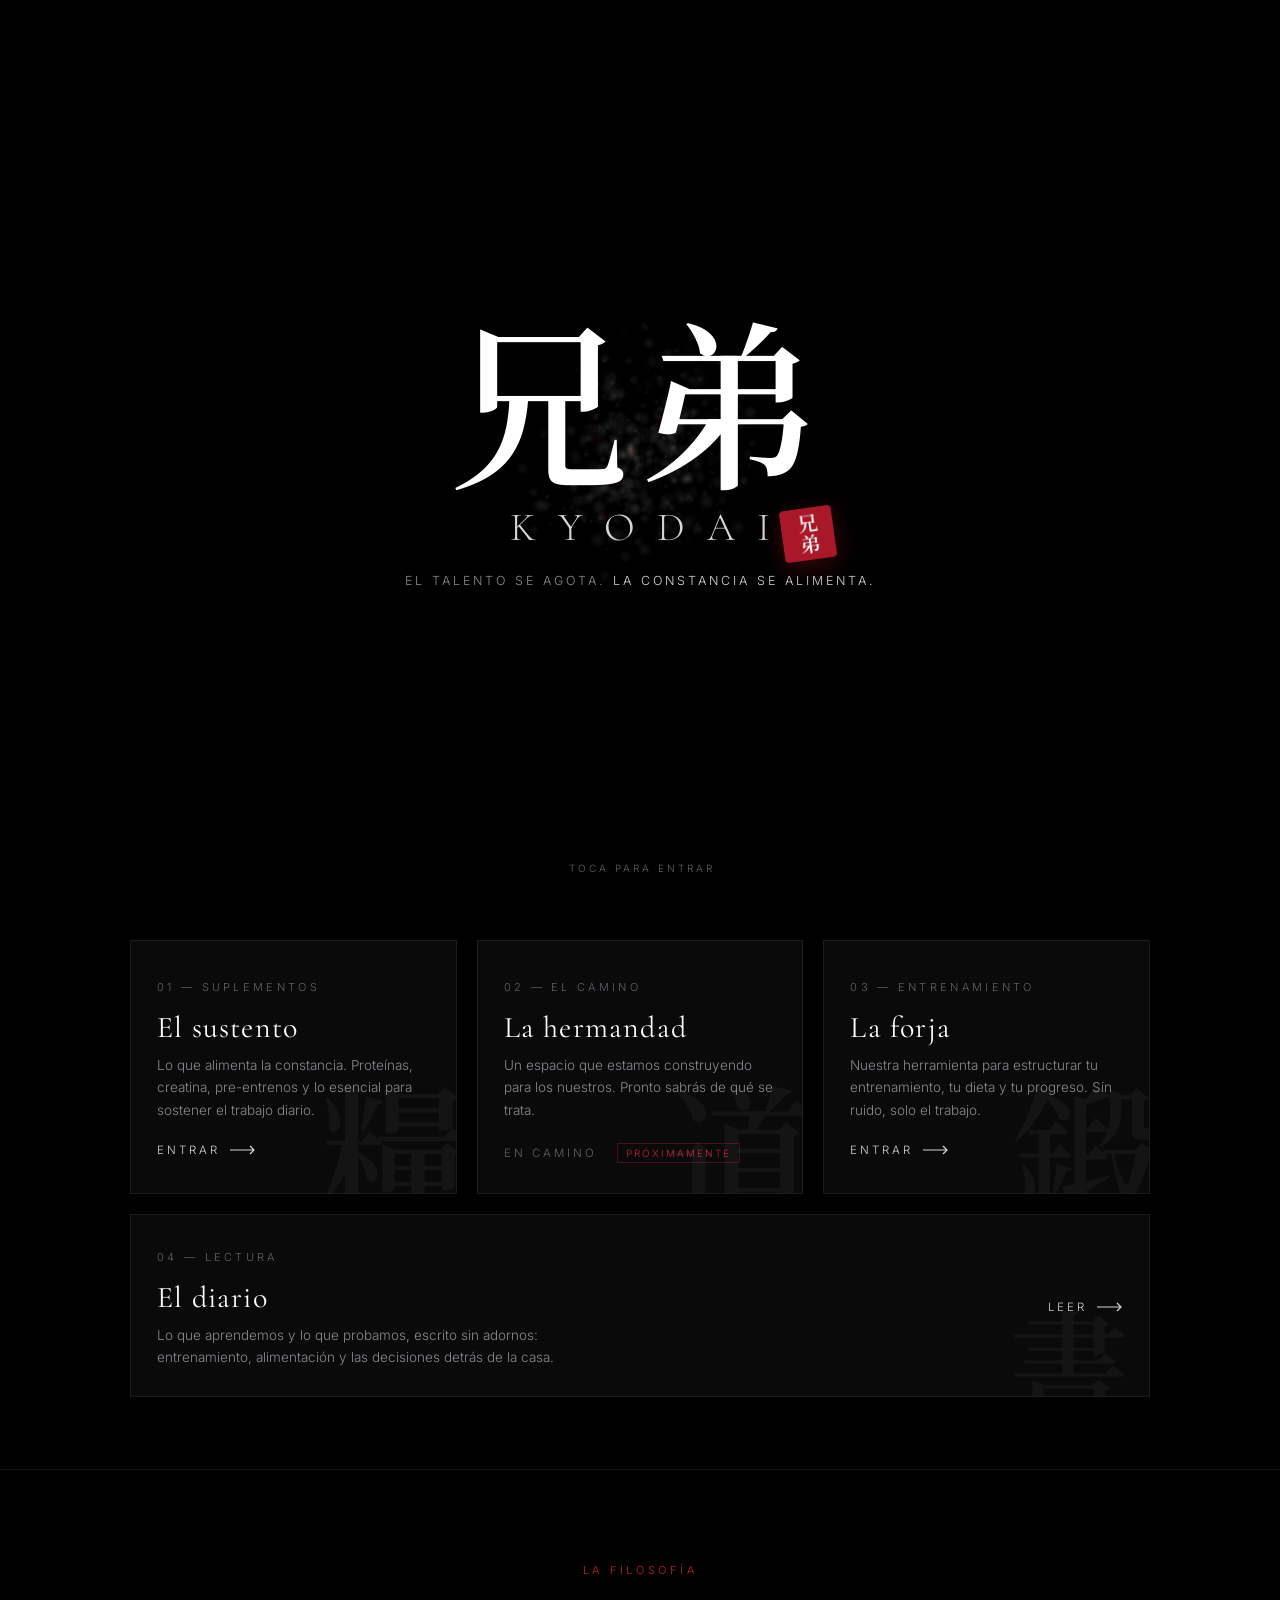
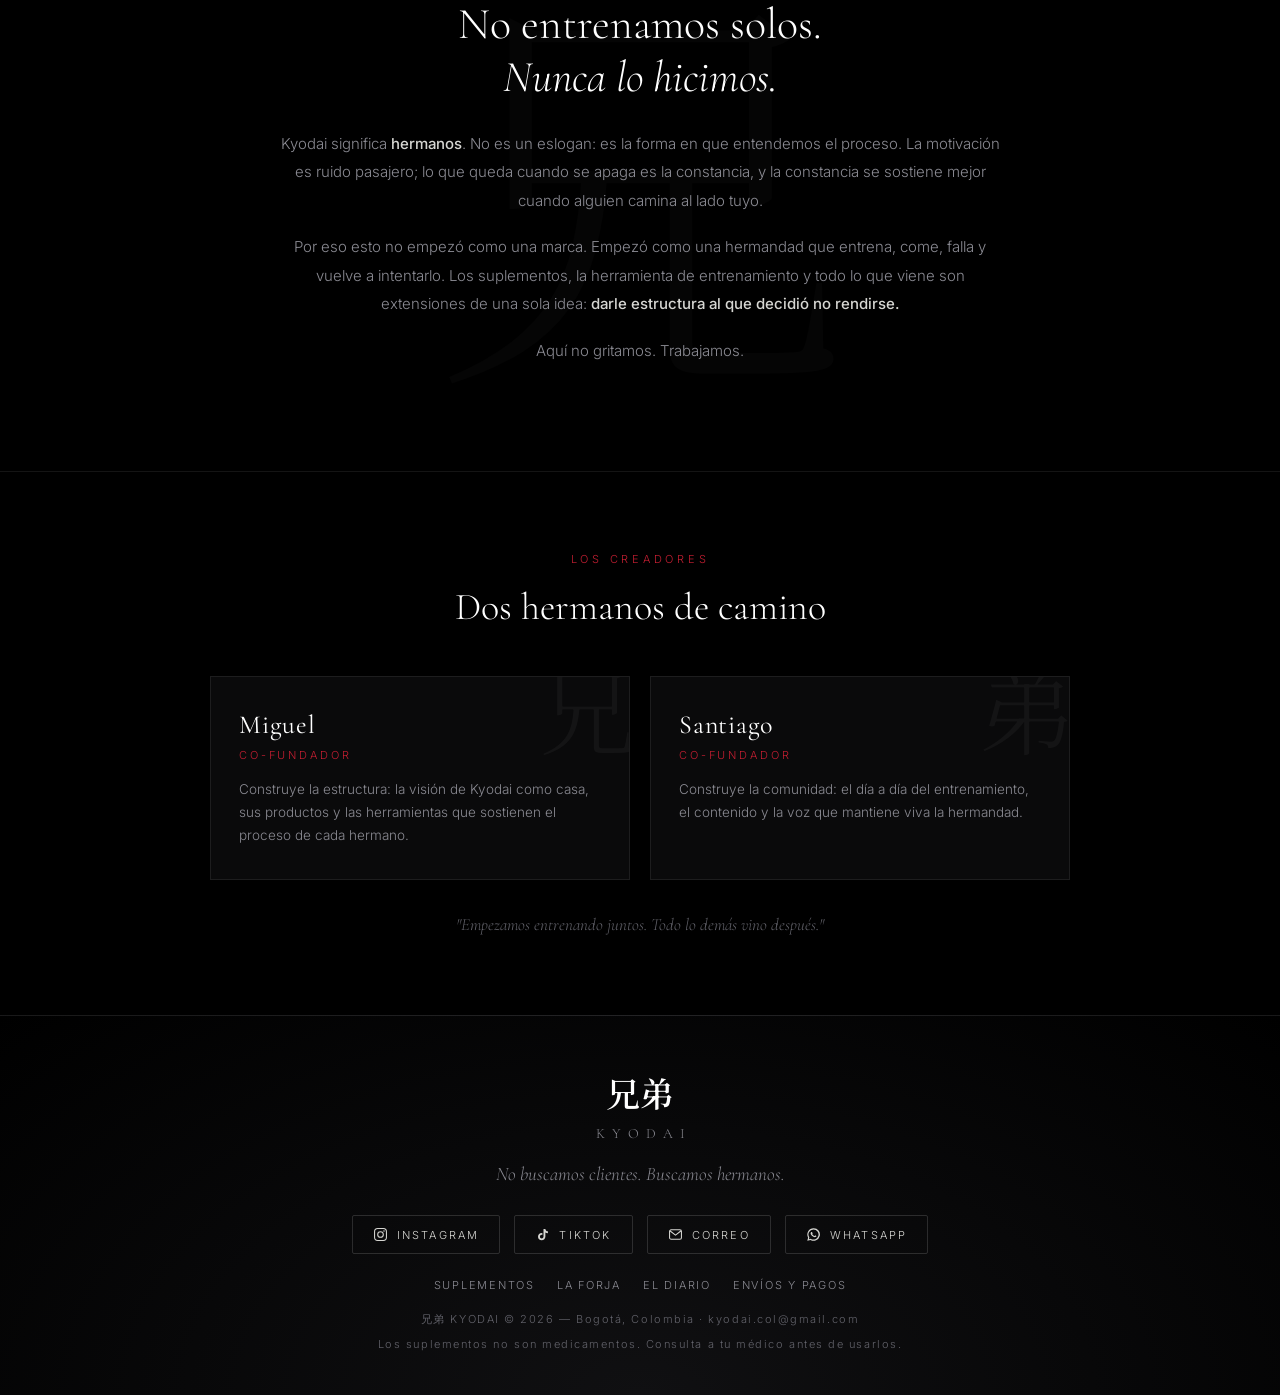
==== commit ffafa907: "Auditoría: modo claro, diario, aviso de precios y correcciones Correcciones - "Elige tu camino" qued" ====
--- a/index.html
+++ b/index.html
@@ -4,39 +4,149 @@
 <meta charset="utf-8">
 <meta name="viewport" content="width=device-width, initial-scale=1">
 <title>兄弟 KYODAI — La casa</title>
-<meta name="description" content="Kyodai — Una hermandad de constancia. Suplementos, entrenamiento y comunidad.">
+<meta name="description" content="Kyodai — Una hermandad de constancia. Suplementos, entrenamiento y comunidad. Bogotá, Colombia.">
+<meta name="author" content="Kyodai">
+<!-- Un solo theme-color, sin `media`: el color de la barra del navegador debe
+     seguir el tema ELEGIDO en el sitio, no el del sistema. Lo sincroniza Tema. -->
+<meta name="theme-color" content="#000000">
+
+<!-- ══ Vista previa al compartir el enlace (WhatsApp, Instagram, X) ══
+     Al comprar el dominio propio, cambiar SITE_URL por https://kyodai.com/ -->
+<meta property="og:type" content="website">
+<meta property="og:site_name" content="兄弟 KYODAI">
+<meta property="og:locale" content="es_CO">
+<meta property="og:title" content="兄弟 KYODAI — Una hermandad de constancia">
+<meta property="og:description" content="El talento se agota. La constancia se alimenta. Suplementos, entrenamiento y comunidad.">
+<meta property="og:url" content="https://kyodaicol.github.io/Kyodai.co/">
+<meta property="og:image" content="https://kyodaicol.github.io/Kyodai.co/assets/og-kyodai.png">
+<meta property="og:image:width" content="1200">
+<meta property="og:image:height" content="630">
+<meta property="og:image:alt" content="兄弟 KYODAI — El talento se agota. La constancia se alimenta.">
+<meta name="twitter:card" content="summary_large_image">
+<meta name="twitter:title" content="兄弟 KYODAI — Una hermandad de constancia">
+<meta name="twitter:description" content="El talento se agota. La constancia se alimenta.">
+<meta name="twitter:image" content="https://kyodaicol.github.io/Kyodai.co/assets/og-kyodai.png">
+<link rel="canonical" href="https://kyodaicol.github.io/Kyodai.co/">
+
+<!-- Favicon: el hanko de la marca, dibujado en el propio archivo (sin peticiones extra) -->
+<link rel="icon" href="data:image/svg+xml,%3Csvg xmlns='http://www.w3.org/2000/svg' viewBox='0 0 64 64'%3E%3Crect width='64' height='64' rx='8' fill='%23A81829'/%3E%3Ctext x='32' y='45' font-size='40' font-family='serif' font-weight='600' fill='%23fff' text-anchor='middle'%3E兄%3C/text%3E%3C/svg%3E">
+<link rel="apple-touch-icon" href="data:image/svg+xml,%3Csvg xmlns='http://www.w3.org/2000/svg' viewBox='0 0 64 64'%3E%3Crect width='64' height='64' fill='%23000'/%3E%3Ctext x='32' y='45' font-size='38' font-family='serif' font-weight='600' fill='%23fff' text-anchor='middle'%3E兄%3C/text%3E%3C/svg%3E">
+
+<!-- ══ TEMA: se aplica ANTES de pintar para que no haya parpadeo ══
+     Guardado en localStorage('kyodai-theme'). Por defecto oscuro: la
+     intro de tinta está compuesta para la noche. -->
+<script>
+(function(){
+  try{
+    var t=localStorage.getItem('kyodai-theme');
+    if(t!=='light'&&t!=='dark') t='dark';
+    document.documentElement.setAttribute('data-theme',t);
+  }catch(e){ document.documentElement.setAttribute('data-theme','dark'); }
+})();
+</script>
+
 <link rel="preconnect" href="https://fonts.googleapis.com">
 <link rel="preconnect" href="https://fonts.gstatic.com" crossorigin>
 <link href="https://fonts.googleapis.com/css2?family=Cormorant+Garamond:ital,wght@0,300;0,400;0,500;1,300;1,400&family=Inter:wght@300;400;500;600&family=Noto+Serif+JP:wght@500;600&display=swap" rel="stylesheet">
+
+<!-- Índice del diario. Es un .js (no .json) a propósito: así el sitio
+     también funciona abriendo el archivo directamente desde el disco. -->
+<script src="diario/posts.js"></script>
 <style>
 /* ════════════════════════════════════════════════════════════════
    兄弟 KYODAI — Archivo único
    Vista 1 · LA CASA        (antes: "Landing Page.html")
    Vista 2 · EL SUSTENTO    (antes: "Suplementos.html")
-   El router de abajo alterna entre las dos con el hash de la URL:
+   Vista 3 · EL DIARIO      (blog — el índice vive aquí, los
+                             artículos en diario/<slug>.html)
+   El router de abajo alterna entre las vistas con el hash de la URL:
      #/            → la casa
      #/suplementos → la tienda
+     #/diario      → el diario
    ════════════════════════════════════════════════════════════════ */
 
+/* ─────────────────── BLOQUE 0 · TEMA (tinta y papel) ───────────────────
+   Todo el color del sitio sale de estas variables. El modo oscuro es
+   "tinta sobre la noche" (el original). El modo claro es "tinta sobre
+   washi": papel cálido, tinta negra, el mismo carmesí del hanko.
+   Se cambia con [data-theme] en <html>. Nada más se toca.        */
+:root{
+  color-scheme:dark;
+  /* superficies */
+  --bg:#000; --bg2:#050505; --panel:#0A0A0B; --panel2:#121214; --panel3:#1C1C1F;
+  --field:#000; --heroTop:#141416; --footTop:#101012;
+  /* líneas */
+  --line:rgba(255,255,255,.08); --line2:rgba(255,255,255,.14);
+  --line3:rgba(255,255,255,.22); --hair:rgba(255,255,255,.05);
+  /* tipografía */
+  /* --dim estaba en #4A4A50 (2.4:1 sobre negro): ilegible en celular a pleno
+     sol. Subido a 3.5:1, que sigue siendo discreto pero ya se lee. */
+  --ink:#fff; --offwhite:#D6D6D2; --grey:#8A8A92; --dim:#62626A;
+  /* marca */
+  --crimson:#A81829; --crimson2:#C21E31; --onCrimson:#fff;
+  --rose:#C8636F; --green:#7FBF8E;
+  /* velos y barras */
+  --veil:rgba(0,0,0,.6); --veil2:rgba(0,0,0,.75);
+  --navBg:rgba(0,0,0,.78); --barBg:rgba(0,0,0,.88);
+  /* marcas de agua y sombras */
+  --ghost:rgba(255,255,255,.02); --mark:rgba(255,255,255,.045);
+  --markHot:rgba(168,24,41,.14); --wm:rgba(255,255,255,.035);
+  --glow:rgba(255,255,255,.06); --thumb:#2A2A2E; --grainOp:.05;
+  --shadow:0 24px 50px rgba(0,0,0,.7);
+  --shadowBig:0 40px 120px rgba(0,0,0,.9);
+  --drawerShadow:-30px 0 80px rgba(0,0,0,.8);
+  --ctaShadow:0 10px 40px rgba(168,24,41,.25);
+  /* tinta del canvas de la intro (r,g,b) */
+  --inkRGB:214,214,210;
+}
+html[data-theme="light"]{
+  color-scheme:light;
+  --bg:#F2F0EA; --bg2:#EDEAE3; --panel:#FBFAF6; --panel2:#FFFFFF; --panel3:#E7E3DA;
+  --field:#FFFFFF; --heroTop:#FFFFFF; --footTop:#EAE7DF;
+  --line:rgba(16,16,18,.11); --line2:rgba(16,16,18,.20);
+  --line3:rgba(16,16,18,.38); --hair:rgba(16,16,18,.07);
+  --ink:#0B0B0C; --offwhite:#26262A; --grey:#57575F; --dim:#78787F;
+  --crimson:#96121F; --crimson2:#B01727; --onCrimson:#fff;
+  --rose:#9E2C39; --green:#2C7842;
+  --veil:rgba(24,21,16,.45); --veil2:rgba(24,21,16,.62);
+  --navBg:rgba(242,240,234,.84); --barBg:rgba(242,240,234,.93);
+  --ghost:rgba(16,16,18,.035); --mark:rgba(16,16,18,.06);
+  --markHot:rgba(150,18,31,.16); --wm:rgba(16,16,18,.05);
+  --glow:rgba(0,0,0,.05); --thumb:#C9C4B8; --grainOp:.03;
+  --shadow:0 20px 44px rgba(38,32,24,.13);
+  --shadowBig:0 30px 90px rgba(38,32,24,.20);
+  --drawerShadow:-30px 0 80px rgba(38,32,24,.16);
+  --ctaShadow:0 10px 34px rgba(150,18,31,.22);
+  --inkRGB:26,26,30;
+}
+
 /* ─────────────────── BLOQUE 1 · LA CASA ─────────────────── */
-:root{
-  --black:#000; --panel:#0A0A0B; --panel2:#121214; --line:rgba(255,255,255,.08);
-  --offwhite:#D6D6D2; --grey:#8A8A92; --dim:#4A4A50; --crimson:#A81829; --crimson2:#C21E31;
-}
 *{margin:0;padding:0;box-sizing:border-box}
-html{scroll-behavior:smooth}
-body{background:#000;color:var(--offwhite);font-family:'Inter',sans-serif;font-weight:300;-webkit-font-smoothing:antialiased}
+html{scroll-behavior:smooth;background:var(--bg)}
+body{background:var(--bg);color:var(--offwhite);font-family:'Inter',sans-serif;font-weight:300;-webkit-font-smoothing:antialiased;
+  transition:background-color .5s ease,color .5s ease}
 body.locked{overflow:hidden;height:100svh}
 a{color:inherit;text-decoration:none}
 ::-webkit-scrollbar{width:10px;height:8px}
-::-webkit-scrollbar-track{background:#000}
-::-webkit-scrollbar-thumb{background:#2A2A2E;border-radius:5px}
+::-webkit-scrollbar-track{background:var(--bg)}
+::-webkit-scrollbar-thumb{background:var(--thumb);border-radius:5px}
+:focus-visible{outline:2px solid var(--crimson);outline-offset:3px}
+
+/* Accesibilidad: saltar al contenido */
+.skipLink{position:absolute;left:-9999px;top:0;z-index:5000;background:var(--crimson);color:var(--onCrimson);
+  padding:12px 20px;font-size:12px;letter-spacing:.2em;text-transform:uppercase}
+.skipLink:focus{left:12px;top:12px}
+.vh{position:absolute;width:1px;height:1px;padding:0;margin:-1px;overflow:hidden;clip:rect(0 0 0 0);white-space:nowrap;border:0}
 
 @keyframes fadeUp{from{opacity:0;transform:translateY(24px)}to{opacity:1;transform:none}}
+/* Igual que fadeUp pero conserva el centrado horizontal de los elementos
+   absolutos (antes el `transform:none` del final borraba translateX(-50%)
+   y "Elige tu camino" quedaba corrido a la derecha al acabar la intro). */
+@keyframes fadeUpX{from{opacity:0;transform:translate(-50%,24px)}to{opacity:1;transform:translate(-50%,0)}}
 
 /* ═══ Composición compartida intro/hero (misma geometría = transición invisible) ═══ */
 .logoStack{display:flex;flex-direction:column;align-items:center;justify-content:center;text-align:center}
-.ideo{font-family:'Noto Serif JP',serif;font-weight:600;font-size:clamp(100px,25vw,180px);line-height:.95;letter-spacing:.06em;color:#fff;display:flex}
+.ideo{font-family:'Noto Serif JP',serif;font-weight:600;font-size:clamp(100px,25vw,180px);line-height:.95;letter-spacing:.06em;color:var(--ink);display:flex}
 .latin{font-family:'Cormorant Garamond',serif;font-weight:300;font-size:clamp(24px,5.5vw,40px);color:var(--offwhite);margin-top:20px;display:flex;gap:.55em}
 .latin b{font-weight:300;display:inline-block}
 .itag{margin-top:22px;font-size:12.5px;letter-spacing:.24em;text-transform:uppercase;color:var(--grey)}
@@ -44,19 +154,20 @@
 .hankoBase{position:absolute;left:calc(50% + clamp(76px,19vw,142px));top:calc(50% + clamp(28px,7.5vw,58px));
   width:clamp(34px,8vw,52px);height:clamp(34px,8vw,52px);background:var(--crimson);border-radius:4px;
   display:flex;align-items:center;justify-content:center;
-  font-family:'Noto Serif JP',serif;font-weight:600;color:#fff;font-size:clamp(13px,3.2vw,20px);
+  font-family:'Noto Serif JP',serif;font-weight:600;color:var(--onCrimson);font-size:clamp(13px,3.2vw,20px);
   writing-mode:vertical-rl;letter-spacing:.1em;line-height:1;
   transform:rotate(-8deg);box-shadow:0 6px 24px rgba(168,24,41,.35)}
 
 /* ═══════════════════════ INTRO ═══════════════════════ */
-#intro{position:fixed;inset:0;z-index:3000;cursor:pointer;background:#000;overflow:hidden;
+#intro{position:fixed;inset:0;z-index:3000;cursor:pointer;background:var(--bg);overflow:hidden;
   transition:opacity 1.1s ease}
 #intro.handoff{opacity:0}
 #intro.gone{pointer-events:none}
 #ink{position:absolute;inset:0;z-index:1}
-.grain{position:absolute;inset:-50%;z-index:2;pointer-events:none;opacity:.05;
+.grain{position:absolute;inset:-50%;z-index:2;pointer-events:none;opacity:var(--grainOp);
   background-image:url("data:image/svg+xml,%3Csvg xmlns='http://www.w3.org/2000/svg' width='300' height='300'%3E%3Cfilter id='n'%3E%3CfeTurbulence type='fractalNoise' baseFrequency='.9' numOctaves='2'/%3E%3C/filter%3E%3Crect width='300' height='300' filter='url(%23n)' opacity='.5'/%3E%3C/svg%3E");
   animation:grainShift 1.2s steps(4) infinite;transition:opacity 1.4s ease}
+html[data-theme="light"] .grain{mix-blend-mode:multiply}
 #intro.settle .grain{opacity:0}
 
 /* — Gota de tinta — */
@@ -70,8 +181,8 @@
 .ripple{position:absolute;left:50%;top:50%;width:14px;height:14px;margin:-7px;border-radius:50%;
   border:1px solid rgba(194,30,49,.7);z-index:4;opacity:0;pointer-events:none}
 #intro.p-bloom .ripple{animation:rippleOut 1.5s cubic-bezier(.16,1,.3,1) forwards}
-#intro.p-bloom .ripple.r2{animation-delay:.18s;border-color:rgba(214,214,210,.28)}
-#intro.p-bloom .ripple.r3{animation-delay:.4s;border-color:rgba(214,214,210,.14)}
+#intro.p-bloom .ripple.r2{animation-delay:.18s;border-color:rgba(var(--inkRGB),.28)}
+#intro.p-bloom .ripple.r3{animation-delay:.4s;border-color:rgba(var(--inkRGB),.14)}
 @keyframes rippleOut{0%{opacity:0;transform:scale(1)}8%{opacity:1}100%{opacity:0;transform:scale(30)}}
 
 /* — Escenario — */
@@ -117,16 +228,17 @@
 #intro .itag{opacity:0}
 #intro.p-latin .itag{animation:fadeUp .9s ease .55s forwards}
 .skip{position:absolute;bottom:26px;left:50%;transform:translateX(-50%);z-index:7;
-  font-size:10px;letter-spacing:.3em;text-transform:uppercase;color:var(--dim);opacity:0;animation:fadeUp .8s ease 1.4s forwards;
-  transition:opacity .6s ease}
+  font-size:10px;letter-spacing:.3em;padding-left:.3em;text-transform:uppercase;color:var(--dim);opacity:0;
+  animation:fadeUpX .8s ease 1.4s forwards;transition:opacity .6s ease}
 #intro.settle .skip{opacity:0}
 
 /* ═══════════════════════ HERO (réplica exacta del cuadro final de la intro) ═══════════════════════ */
 .hero{position:relative;min-height:100svh}
 .hero .logoStack{position:absolute;inset:0}
-.hero .hint{position:absolute;bottom:26px;left:50%;transform:translateX(-50%);color:var(--dim);font-size:11px;letter-spacing:.3em;text-transform:uppercase;opacity:0}
+.hero h1{font:inherit;font-weight:inherit}
+.hero .hint{position:absolute;bottom:26px;left:50%;transform:translateX(-50%);color:var(--dim);font-size:11px;letter-spacing:.3em;padding-left:.3em;text-transform:uppercase;opacity:0}
 .hero .hint::after{content:"";display:block;width:1px;height:34px;background:linear-gradient(var(--dim),transparent);margin:10px auto 0}
-body.go .hero .hint{animation:fadeUp 1.2s ease .6s forwards}
+body.go .hero .hint{animation:fadeUpX 1.2s ease .6s forwards}
 
 /* ═══════════════════════ PUERTAS ═══════════════════════ */
 .doors{max-width:1060px;margin:0 auto;padding:24px 20px 72px;display:grid;gap:16px}
@@ -135,14 +247,14 @@
   transition:border-color .45s ease,transform .45s cubic-bezier(.22,1,.36,1);min-height:220px}
 .door::before{content:"";position:absolute;top:0;left:0;right:0;height:2px;background:var(--crimson);
   transform:scaleX(0);transform-origin:left;transition:transform .6s cubic-bezier(.65,0,.35,1)}
-.door:hover,.door:focus-visible{border-color:rgba(255,255,255,.22);transform:translateY(-4px)}
+.door:hover,.door:focus-visible{border-color:var(--line3);transform:translateY(-4px)}
 .door:hover::before,.door:focus-visible::before{transform:scaleX(1)}
 .door:focus-visible{outline:1px solid var(--crimson);outline-offset:3px}
 .door .mark{position:absolute;right:-14px;bottom:-30px;font-family:'Noto Serif JP',serif;font-weight:600;
-  font-size:150px;line-height:1;color:rgba(255,255,255,.045);pointer-events:none;transition:color .5s ease}
-.door:hover .mark{color:rgba(168,24,41,.14)}
+  font-size:150px;line-height:1;color:var(--mark);pointer-events:none;transition:color .5s ease}
+.door:hover .mark{color:var(--markHot)}
 .door .num{font-size:11px;letter-spacing:.3em;color:var(--dim);text-transform:uppercase}
-.door h2{font-family:'Cormorant Garamond',serif;font-weight:400;font-size:30px;color:#fff;margin:14px 0 8px;letter-spacing:.04em}
+.door h2{font-family:'Cormorant Garamond',serif;font-weight:400;font-size:30px;color:var(--ink);margin:14px 0 8px;letter-spacing:.04em}
 .door p{font-size:13.5px;line-height:1.65;color:var(--grey);max-width:34ch}
 .door .go{display:inline-flex;align-items:center;gap:10px;margin-top:22px;font-size:11.5px;letter-spacing:.26em;text-transform:uppercase;color:var(--offwhite)}
 .door .go svg{transition:transform .4s ease}
@@ -150,40 +262,59 @@
 .door.soon{cursor:default}
 .door.soon .go{color:var(--dim)}
 .door .soonTag{display:inline-block;margin-left:10px;font-size:10px;letter-spacing:.2em;color:var(--crimson2);border:1px solid rgba(168,24,41,.4);padding:3px 8px;text-transform:uppercase}
+/* Puerta ancha (el diario): ocupa la fila completa bajo las tres puertas */
+.door.wide{min-height:0;padding:30px 26px 28px}
+.door.wide .mark{font-size:120px;bottom:-24px;right:20px}
+@media(min-width:820px){
+  .door.wide{grid-column:1/-1;display:flex;align-items:center;justify-content:space-between;gap:34px}
+  .door.wide .wideTxt{max-width:none}
+  .door.wide .go{margin-top:0;white-space:nowrap}
+  .door.wide p{max-width:56ch}
+}
 
 /* ═══════════════════════ FILOSOFÍA ═══════════════════════ */
 .philo{border-top:1px solid var(--line);padding:88px 24px;position:relative}
 .philo .inner{max-width:720px;margin:0 auto;text-align:center}
 .philo .eyebrow{font-size:11px;letter-spacing:.34em;text-transform:uppercase;color:var(--crimson2)}
-.philo h3{font-family:'Cormorant Garamond',serif;font-weight:300;font-size:clamp(28px,6vw,44px);color:#fff;margin:20px 0 26px;line-height:1.2}
+.philo h3{font-family:'Cormorant Garamond',serif;font-weight:300;font-size:clamp(28px,6vw,44px);color:var(--ink);margin:20px 0 26px;line-height:1.2}
 .philo h3 em{font-style:italic}
 .philo p{font-size:15px;line-height:1.9;color:var(--grey);margin-bottom:18px}
 .philo p strong{font-weight:500;color:var(--offwhite)}
 .philo .kanjiGhost{position:absolute;left:50%;top:50%;transform:translate(-50%,-50%);font-family:'Noto Serif JP',serif;
-  font-size:min(60vw,420px);color:rgba(255,255,255,.02);pointer-events:none;line-height:1}
+  font-size:min(60vw,420px);color:var(--ghost);pointer-events:none;line-height:1}
 
 /* ═══════════════════════ FUNDADORES ═══════════════════════ */
 .founders{border-top:1px solid var(--line);padding:80px 24px}
 .founders .inner{max-width:860px;margin:0 auto}
 .founders .eyebrow{font-size:11px;letter-spacing:.34em;text-transform:uppercase;color:var(--crimson2);text-align:center;display:block}
-.founders h3{font-family:'Cormorant Garamond',serif;font-weight:300;font-size:clamp(26px,5.5vw,38px);color:#fff;text-align:center;margin:18px 0 46px}
+.founders h3{font-family:'Cormorant Garamond',serif;font-weight:300;font-size:clamp(26px,5.5vw,38px);color:var(--ink);text-align:center;margin:18px 0 46px}
 .fGrid{display:grid;gap:16px}
 @media(min-width:680px){.fGrid{grid-template-columns:1fr 1fr;gap:20px}}
 .fCard{background:var(--panel);border:1px solid var(--line);padding:32px 28px;position:relative;overflow:hidden}
-.fCard .k{position:absolute;right:-6px;top:-18px;font-family:'Noto Serif JP',serif;font-size:96px;color:rgba(255,255,255,.04);line-height:1}
-.fCard h4{font-family:'Cormorant Garamond',serif;font-weight:400;font-size:26px;color:#fff;letter-spacing:.03em}
+.fCard .k{position:absolute;right:-6px;top:-18px;font-family:'Noto Serif JP',serif;font-size:96px;color:var(--mark);line-height:1}
+.fCard h4{font-family:'Cormorant Garamond',serif;font-weight:400;font-size:26px;color:var(--ink);letter-spacing:.03em}
 .fCard .role{font-size:11px;letter-spacing:.26em;text-transform:uppercase;color:var(--crimson2);margin:8px 0 16px}
 .fCard p{font-size:13.5px;line-height:1.7;color:var(--grey)}
 .foundersNote{text-align:center;margin-top:34px;color:var(--dim);font-style:italic;font-family:'Cormorant Garamond',serif;font-size:17px}
 
 /* ═══════════════════════ FOOTER ═══════════════════════ */
-footer{border-top:1px solid var(--line);padding:52px 24px 44px;text-align:center}
-footer .fk{font-family:'Noto Serif JP',serif;font-weight:600;font-size:34px;color:#fff}
+footer{border-top:1px solid var(--line);padding:52px 24px 44px;text-align:center;
+  background:radial-gradient(ellipse at 50% 100%,var(--footTop),var(--bg))}
+footer .fk{font-family:'Noto Serif JP',serif;font-weight:600;font-size:34px;color:var(--ink)}
 footer .fl{font-family:'Cormorant Garamond',serif;letter-spacing:.5em;padding-left:.5em;font-size:14px;color:var(--grey);margin-top:8px}
-.social{display:flex;justify-content:center;gap:26px;margin:26px 0 22px}
-.social a{color:var(--grey);transition:color .3s ease}
-.social a:hover{color:#fff}
 footer .fine{font-size:11px;letter-spacing:.14em;color:var(--dim)}
+.fmotto{margin-top:20px;font-family:'Cormorant Garamond',serif;font-style:italic;font-size:19px;color:var(--grey)}
+.social{display:flex;justify-content:center;gap:14px;margin:30px 0 24px;flex-wrap:wrap}
+.social a{display:flex;align-items:center;gap:9px;border:1px solid var(--line2);
+  padding:11px 20px;border-radius:2px;color:var(--offwhite);font-size:11px;letter-spacing:.2em;
+  text-transform:uppercase;transition:border-color .3s,color .3s}
+.social a:hover{border-color:var(--crimson);color:var(--ink)}
+.fine+.fine{margin-top:10px}
+/* Enlaces legales / de servicio del pie */
+.fLinks{display:flex;justify-content:center;flex-wrap:wrap;gap:8px 22px;margin:0 0 20px}
+.fLinks a,.fLinks button{background:none;border:none;cursor:pointer;font-family:'Inter',sans-serif;
+  color:var(--grey);font-size:11px;letter-spacing:.16em;text-transform:uppercase;transition:color .3s;padding:0}
+.fLinks a:hover,.fLinks button:hover{color:var(--ink)}
 
 .reveal{opacity:0;transform:translateY(26px);transition:opacity .9s ease,transform .9s cubic-bezier(.22,1,.36,1)}
 .reveal.in{opacity:1;transform:none}
@@ -191,7 +322,7 @@
 @media(prefers-reduced-motion:reduce){
   *,*::before,*::after{animation-duration:.01ms!important;animation-delay:0s!important;transition-duration:.01ms!important}
   #intro{display:none}
-  .hero .hint{opacity:1}
+  .hero .hint{opacity:1;animation:none}
   .reveal{opacity:1;transform:none}
 }
 
@@ -201,23 +332,26 @@
 .shopOnly{display:none}
 body.shop .shopOnly{display:block}
 
-/* Volver a la casa (nav de la tienda) */
+/* Volver a la casa (nav de la tienda y del diario) */
 .navLeft{display:flex;align-items:center;gap:16px;min-width:0}
+.navRight{display:flex;align-items:center;gap:10px}
 .navBack{display:inline-flex;align-items:center;gap:9px;text-decoration:none;color:var(--grey);
   font-size:11px;letter-spacing:.2em;text-transform:uppercase;white-space:nowrap;
-  border:1px solid rgba(255,255,255,.14);padding:9px 15px;border-radius:2px;transition:border-color .3s,color .3s}
-.navBack:hover{border-color:#fff;color:#fff}
+  border:1px solid var(--line2);padding:9px 15px;border-radius:2px;transition:border-color .3s,color .3s}
+.navBack:hover{border-color:var(--ink);color:var(--ink)}
 .navBack .jp{font-family:'Noto Serif JP',serif;font-size:13px}
 
-/* Footer unificado (base: la casa · links reales: la tienda) */
-footer{background:radial-gradient(ellipse at 50% 100%,#101012,#000)}
-.fmotto{margin-top:20px;font-family:'Cormorant Garamond',serif;font-style:italic;font-size:19px;color:var(--grey)}
-.social{display:flex;justify-content:center;gap:14px;margin:30px 0 24px;flex-wrap:wrap}
-.social a{display:flex;align-items:center;gap:9px;border:1px solid rgba(255,255,255,.14);
-  padding:11px 20px;border-radius:2px;color:var(--offwhite);font-size:11px;letter-spacing:.2em;
-  text-transform:uppercase;transition:border-color .3s,color .3s}
-.social a:hover{border-color:var(--crimson);color:#fff}
-.fine+.fine{margin-top:10px}
+/* ─────────────────── BLOQUE 2b · INTERRUPTOR DE TEMA ───────────────────
+   日 = ir a claro (día) · 月 = ir a oscuro (noche).                  */
+.themeBtn{display:inline-flex;align-items:center;justify-content:center;width:38px;height:38px;flex:0 0 auto;
+  background:transparent;border:1px solid var(--line2);color:var(--grey);border-radius:2px;cursor:pointer;
+  font-family:'Noto Serif JP',serif;font-size:15px;line-height:1;
+  transition:border-color .3s,color .3s,background-color .3s}
+.themeBtn:hover{border-color:var(--crimson);color:var(--ink)}
+#themeHome{position:fixed;top:18px;right:18px;z-index:2000;background:var(--navBg);backdrop-filter:blur(10px);
+  opacity:0;pointer-events:none;transition:opacity .8s ease,border-color .3s,color .3s}
+body.go #themeHome{opacity:1;pointer-events:auto}
+body.shop #themeHome,body.diario #themeHome{display:none}
 
 /* ─────────────────── BLOQUE 3 · EL SUSTENTO ─────────────────── */
 button{font-family:'Inter',sans-serif}
@@ -225,64 +359,92 @@
 @keyframes pulse{0%,100%{opacity:.35}50%{opacity:1}}
 
 /* ---------- NAV ---------- */
-nav{position:fixed;top:0;left:0;right:0;z-index:900;display:flex;align-items:center;justify-content:space-between;gap:16px;padding:14px 28px;background:rgba(0,0,0,.78);backdrop-filter:blur(14px);border-bottom:1px solid rgba(255,255,255,.05)}
+nav{position:fixed;top:0;left:0;right:0;z-index:900;display:flex;align-items:center;justify-content:space-between;gap:16px;padding:14px 28px;background:var(--navBg);backdrop-filter:blur(14px);border-bottom:1px solid var(--hair)}
 nav .logo{display:flex;align-items:baseline;gap:10px;text-decoration:none}
-nav .logo .jp{font-family:'Noto Serif JP',serif;font-weight:600;font-size:21px;color:#fff;letter-spacing:.1em}
+nav .logo .jp{font-family:'Noto Serif JP',serif;font-weight:600;font-size:21px;color:var(--ink);letter-spacing:.1em}
 nav .logo .lt{font-family:'Cormorant Garamond',serif;font-size:13px;letter-spacing:.5em;color:var(--grey)}
 nav .logo .tag{font-size:10px;letter-spacing:.28em;color:var(--dim);text-transform:uppercase}
-#cartBtn{display:flex;align-items:center;gap:10px;background:transparent;border:1px solid rgba(255,255,255,.14);color:var(--offwhite);padding:9px 18px;border-radius:2px;font-size:11px;letter-spacing:.18em;text-transform:uppercase;cursor:pointer;transition:border-color .3s,color .3s}
-#cartBtn:hover{border-color:#fff;color:#fff}
-#cartCount{background:var(--crimson);color:#fff;font-size:11px;font-weight:600;min-width:20px;height:20px;border-radius:10px;display:none;align-items:center;justify-content:center;padding:0 6px}
+#cartBtn{display:flex;align-items:center;gap:10px;background:transparent;border:1px solid var(--line2);color:var(--offwhite);padding:9px 18px;border-radius:2px;font-size:11px;letter-spacing:.18em;text-transform:uppercase;cursor:pointer;transition:border-color .3s,color .3s}
+#cartBtn:hover{border-color:var(--ink);color:var(--ink)}
+#cartCount{background:var(--crimson);color:var(--onCrimson);font-size:11px;font-weight:600;min-width:20px;height:20px;border-radius:10px;display:none;align-items:center;justify-content:center;padding:0 6px}
 
 /* ---------- HERO ---------- */
-header#top{min-height:88vh;display:flex;flex-direction:column;align-items:center;justify-content:center;text-align:center;position:relative;padding:130px 24px 90px;background:radial-gradient(ellipse at 50% 40%,#141416 0%,#050505 55%,#000 100%)}
-.heroKanji{font-family:'Noto Serif JP',serif;font-weight:600;font-size:clamp(90px,20vw,220px);color:#fff;line-height:.9;letter-spacing:.04em;text-shadow:0 0 80px rgba(255,255,255,.06);animation:fadeUp 1.2s ease both}
+header#top{min-height:88vh;display:flex;flex-direction:column;align-items:center;justify-content:center;text-align:center;position:relative;padding:130px 24px 90px;background:radial-gradient(ellipse at 50% 40%,var(--heroTop) 0%,var(--bg2) 55%,var(--bg) 100%)}
+.heroKanji{font-family:'Noto Serif JP',serif;font-weight:600;font-size:clamp(90px,20vw,220px);color:var(--ink);line-height:.9;letter-spacing:.04em;text-shadow:0 0 80px var(--glow);animation:fadeUp 1.2s ease both}
 .heroLatin{font-family:'Cormorant Garamond',serif;font-weight:300;font-size:clamp(24px,6vw,52px);letter-spacing:.6em;color:var(--offwhite);margin:14px 0 0 .3em;animation:fadeUp 1.5s ease both}
 .heroSub{margin-top:38px;font-size:11px;letter-spacing:.42em;text-transform:uppercase;color:var(--dim);animation:fadeUp 1.8s ease both}
 .heroQuote{margin-top:12px;font-family:'Cormorant Garamond',serif;font-style:italic;font-size:clamp(20px,3.4vw,30px);color:var(--offwhite);max-width:640px;line-height:1.4;animation:fadeUp 2s ease both}
 .heroCount{margin-top:14px;font-size:12px;letter-spacing:.14em;color:var(--grey);animation:fadeUp 2.1s ease both}
-.heroCta{margin-top:44px;display:inline-block;background:var(--crimson);color:#fff;text-decoration:none;font-size:12px;font-weight:600;letter-spacing:.24em;text-transform:uppercase;padding:16px 42px;border-radius:2px;animation:fadeUp 2.2s ease both;transition:background .3s,transform .3s;box-shadow:0 10px 40px rgba(168,24,41,.25)}
+.heroCta{margin-top:44px;display:inline-block;background:var(--crimson);color:var(--onCrimson);text-decoration:none;font-size:12px;font-weight:600;letter-spacing:.24em;text-transform:uppercase;padding:16px 42px;border-radius:2px;animation:fadeUp 2.2s ease both;transition:background .3s,transform .3s;box-shadow:var(--ctaShadow)}
 .heroCta:hover{background:var(--crimson2);transform:translateY(-2px)}
-.heroScroll{position:absolute;bottom:28px;left:50%;transform:translateX(-50%);font-size:10px;letter-spacing:.3em;color:var(--dim);text-transform:uppercase;animation:pulse 2.4s infinite}
+.heroScroll{position:absolute;bottom:28px;left:50%;transform:translateX(-50%);font-size:10px;letter-spacing:.3em;padding-left:.3em;color:var(--dim);text-transform:uppercase;animation:pulse 2.4s infinite}
 
 /* ---------- TOOLBAR ---------- */
-#toolbar{position:sticky;top:53px;z-index:800;background:rgba(0,0,0,.88);backdrop-filter:blur(14px);border-top:1px solid rgba(255,255,255,.05);border-bottom:1px solid var(--line);padding:12px 28px;display:flex;flex-direction:column;gap:10px}
+#toolbar{position:sticky;top:53px;z-index:800;background:var(--barBg);backdrop-filter:blur(14px);border-top:1px solid var(--hair);border-bottom:1px solid var(--line);padding:12px 28px;display:flex;flex-direction:column;gap:10px}
 #tabs{display:flex;gap:8px;flex-wrap:nowrap;overflow-x:auto;scrollbar-width:none;padding-bottom:2px}
 #tabs::-webkit-scrollbar{display:none}
-.tab{flex:0 0 auto;padding:9px 16px;border:1px solid rgba(255,255,255,.12);background:transparent;color:var(--grey);font-size:11px;letter-spacing:.14em;text-transform:uppercase;cursor:pointer;border-radius:2px;transition:all .3s;font-weight:400;white-space:nowrap}
-.tab:hover{border-color:var(--grey);color:#fff}
-.tab.on{border-color:#fff;background:#fff;color:#000;font-weight:600}
-.tab.kits{border-color:rgba(168,24,41,.55);color:#C8636F}
-.tab.kits.on{border-color:var(--crimson);background:var(--crimson);color:#fff}
+.tab{flex:0 0 auto;padding:9px 16px;border:1px solid var(--line2);background:transparent;color:var(--grey);font-size:11px;letter-spacing:.14em;text-transform:uppercase;cursor:pointer;border-radius:2px;transition:all .3s;font-weight:400;white-space:nowrap}
+.tab:hover{border-color:var(--grey);color:var(--ink)}
+.tab.on{border-color:var(--ink);background:var(--ink);color:var(--bg);font-weight:600}
+.tab.kits{border-color:rgba(168,24,41,.55);color:var(--rose)}
+.tab.kits.on{border-color:var(--crimson);background:var(--crimson);color:var(--onCrimson)}
 #controls{display:flex;gap:10px;flex-wrap:wrap;align-items:center}
-#controls select,#controls input[type=text],#controls input[type=search]{background:var(--panel);border:1px solid rgba(255,255,255,.12);color:#fff;font-size:12px;padding:10px 12px;border-radius:2px;outline:none;font-weight:300;letter-spacing:.03em}
+#controls select,#controls input[type=text],#controls input[type=search]{background:var(--panel);border:1px solid var(--line2);color:var(--ink);font-size:12px;padding:10px 12px;border-radius:2px;outline:none;font-weight:300;letter-spacing:.03em}
 #controls select:focus,#controls input:focus{border-color:var(--grey)}
 #q{flex:1;min-width:150px}
-#groupBrand{display:flex;align-items:center;gap:8px;font-size:10.5px;letter-spacing:.16em;text-transform:uppercase;color:var(--grey);cursor:pointer;user-select:none;border:1px solid rgba(255,255,255,.12);padding:10px 12px;border-radius:2px;transition:all .3s;white-space:nowrap}
-#groupBrand.on{border-color:#fff;color:#fff}
+#groupBrand{display:flex;align-items:center;gap:8px;font-size:10.5px;letter-spacing:.16em;text-transform:uppercase;color:var(--grey);cursor:pointer;user-select:none;border:1px solid var(--line2);padding:10px 12px;border-radius:2px;transition:all .3s;white-space:nowrap}
+#groupBrand.on{border-color:var(--ink);color:var(--ink)}
 #groupBrand .box{width:12px;height:12px;border:1px solid var(--grey);border-radius:1px;display:inline-block;position:relative}
 #groupBrand.on .box{background:var(--crimson);border-color:var(--crimson)}
+
+/* ---------- AVISO (precios / sabores) ---------- */
+.notice{max-width:1280px;margin:20px auto 0;padding:15px 18px;display:flex;gap:14px;align-items:flex-start;
+  background:var(--panel);border:1px solid var(--line);border-left:2px solid var(--crimson);border-radius:2px}
+.notice .nk{font-family:'Noto Serif JP',serif;font-size:22px;color:var(--crimson);line-height:1;flex:0 0 auto;margin-top:1px}
+.notice p{font-size:12.5px;line-height:1.7;color:var(--grey);letter-spacing:.01em}
+.notice p b{color:var(--offwhite);font-weight:500}
+@media(max-width:720px){
+  .notice{margin:14px 14px 0;padding:13px 14px;gap:11px}
+  .notice p{font-size:11.5px;line-height:1.65}
+  .notice .nk{font-size:18px}
+}
+
+/* ---------- CÓMO FUNCIONA (envíos, pago, cambios) ---------- */
+.howto{max-width:1280px;margin:0 auto;padding:10px 28px 70px}
+.howto h2{font-family:'Cormorant Garamond',serif;font-weight:300;font-size:clamp(24px,4vw,34px);color:var(--ink);
+  text-align:center;letter-spacing:.02em}
+.howto .sub{text-align:center;font-size:11px;letter-spacing:.3em;text-transform:uppercase;color:var(--crimson2);margin-bottom:8px}
+.howGrid{display:grid;gap:14px;margin-top:30px;grid-template-columns:repeat(auto-fit,minmax(230px,1fr))}
+.howCard{background:var(--panel);border:1px solid var(--line);padding:24px 22px;border-radius:2px;position:relative;overflow:hidden}
+.howCard .k{position:absolute;right:-8px;bottom:-22px;font-family:'Noto Serif JP',serif;font-size:82px;color:var(--mark);line-height:1;pointer-events:none}
+.howCard h3{font-size:13px;letter-spacing:.2em;text-transform:uppercase;color:var(--ink);font-weight:500;margin-bottom:10px}
+.howCard p{font-size:12.5px;line-height:1.75;color:var(--grey);position:relative}
+.howCard p b{color:var(--offwhite);font-weight:500}
+.legalNote{margin-top:24px;padding:18px 20px;border:1px dashed var(--line2);border-radius:2px;
+  font-size:11.5px;line-height:1.8;color:var(--dim);letter-spacing:.01em;text-align:center}
+@media(max-width:720px){.howto{padding:6px 14px 50px}}
 
 /* ---------- CATALOG ---------- */
 main#catalogo{max-width:1280px;margin:0 auto;padding:10px 28px 80px}
 .noRes{text-align:center;padding:110px 20px;color:var(--grey)}
-.noRes .mu{font-family:'Noto Serif JP',serif;font-size:44px;color:#2A2A2E;margin-bottom:16px}
+.noRes .mu{font-family:'Noto Serif JP',serif;font-size:44px;color:var(--thumb);margin-bottom:16px}
 section.cat{padding:74px 0 10px}
 .secHead{display:flex;align-items:flex-end;justify-content:space-between;gap:20px;flex-wrap:wrap;border-bottom:1px solid var(--line);padding-bottom:22px;margin-bottom:30px}
 .secEyebrow{font-family:'Cormorant Garamond',serif;font-size:14px;letter-spacing:.4em;color:var(--crimson);text-transform:uppercase;margin-bottom:10px}
-.secTitle{margin:0;font-size:clamp(28px,4.5vw,44px);color:#fff;font-weight:300;letter-spacing:.01em;line-height:1.1;font-family:'Inter',sans-serif}
+.secTitle{margin:0;font-size:clamp(28px,4.5vw,44px);color:var(--ink);font-weight:300;letter-spacing:.01em;line-height:1.1;font-family:'Inter',sans-serif}
 .secTitle .jp{font-family:'Noto Serif JP',serif;font-size:.55em;color:var(--dim);margin-left:10px}
 .secTag{font-family:'Cormorant Garamond',serif;font-style:italic;font-size:18px;color:var(--grey);margin-top:8px}
 .secCount{font-size:11px;letter-spacing:.22em;text-transform:uppercase;color:var(--dim);padding-bottom:6px}
 .grid{display:grid;grid-template-columns:repeat(auto-fill,minmax(235px,1fr));gap:18px}
-article.card{position:relative;display:flex;flex-direction:column;background:linear-gradient(165deg,#121214,#0A0A0B);border:1px solid var(--line);border-radius:2px;overflow:hidden;transition:transform .35s,border-color .35s,box-shadow .35s;opacity:0;transform:translateY(16px)}
+article.card{position:relative;display:flex;flex-direction:column;background:linear-gradient(165deg,var(--panel2),var(--panel));border:1px solid var(--line);border-radius:2px;overflow:hidden;transition:transform .35s,border-color .35s,box-shadow .35s;opacity:0;transform:translateY(16px)}
 article.card.vis{opacity:1;transform:none;transition:opacity .5s ease,transform .5s ease,border-color .35s,box-shadow .35s}
-article.card:hover{transform:translateY(-5px);border-color:rgba(168,24,41,.5);box-shadow:0 24px 50px rgba(0,0,0,.7)}
-.badge{position:absolute;top:12px;left:12px;z-index:5;background:var(--crimson);color:#fff;font-size:9px;font-weight:600;letter-spacing:.2em;text-transform:uppercase;padding:5px 10px;border-radius:1px}
-.tile{width:100%;aspect-ratio:4/5;background:#0A0A0B;border-bottom:1px solid rgba(255,255,255,.05);position:relative;display:flex;align-items:center;justify-content:center;overflow:hidden}
+article.card:hover{transform:translateY(-5px);border-color:rgba(168,24,41,.5);box-shadow:var(--shadow)}
+.badge{position:absolute;top:12px;left:12px;z-index:5;background:var(--crimson);color:var(--onCrimson);font-size:9px;font-weight:600;letter-spacing:.2em;text-transform:uppercase;padding:5px 10px;border-radius:1px}
+.tile{width:100%;aspect-ratio:4/5;background:var(--panel);border-bottom:1px solid var(--hair);position:relative;display:flex;align-items:center;justify-content:center;overflow:hidden}
 .tile img{width:100%;height:100%;object-fit:cover;display:block}
 .tile img.cut{object-fit:contain;padding:16px}
-.tile .wm{position:absolute;font-family:'Noto Serif JP',serif;font-weight:600;font-size:120px;color:rgba(255,255,255,.035);user-select:none}
+html[data-theme="light"] .tile{background:var(--panel2)}
+.tile .wm{position:absolute;font-family:'Noto Serif JP',serif;font-weight:600;font-size:120px;color:var(--wm);user-select:none}
 .tile .tb{position:relative;text-align:center;padding:0 14px}
 .tile .tb .b{font-family:'Cormorant Garamond',serif;font-size:19px;letter-spacing:.28em;text-transform:uppercase;color:var(--offwhite)}
 .tile .tb .n{margin-top:8px;font-size:9.5px;letter-spacing:.24em;text-transform:uppercase;color:var(--dim)}
@@ -291,92 +453,143 @@
 .cardMeta{display:flex;align-items:center;justify-content:space-between;gap:8px}
 .cardBrand{font-size:10px;letter-spacing:.24em;text-transform:uppercase;color:var(--grey);font-weight:500}
 .cardSub{font-size:9px;letter-spacing:.14em;text-transform:uppercase;color:var(--dim);text-align:right}
-.cardName{margin:0;font-size:16.5px;color:#fff;font-weight:500;letter-spacing:.03em;line-height:1.3}
+.cardName{margin:0;font-size:16.5px;color:var(--ink);font-weight:500;letter-spacing:.03em;line-height:1.3}
 .pills{display:flex;gap:6px;flex-wrap:wrap;margin-top:2px}
-.pill{padding:5px 10px;border:1px solid rgba(255,255,255,.12);background:transparent;color:var(--grey);font-size:10.5px;letter-spacing:.05em;cursor:pointer;border-radius:2px;transition:all .25s}
-.pill:hover{border-color:var(--grey);color:#fff}
-.pill.on{border-color:var(--offwhite);background:#1C1C1F;color:#fff;font-weight:500}
+.pill{padding:5px 10px;border:1px solid var(--line2);background:transparent;color:var(--grey);font-size:10.5px;letter-spacing:.05em;cursor:pointer;border-radius:2px;transition:all .25s}
+.pill:hover{border-color:var(--grey);color:var(--ink)}
+.pill.on{border-color:var(--offwhite);background:var(--panel3);color:var(--ink);font-weight:500}
 .priceRow{margin-top:auto;padding-top:12px}
 .priceLbl{font-size:9px;letter-spacing:.2em;text-transform:uppercase;color:var(--dim);margin-bottom:3px}
-.priceVal{font-size:19px;color:#fff;font-weight:600;letter-spacing:.01em}
-.addBtn{margin-top:10px;width:100%;padding:12px 10px;background:transparent;border:1px solid rgba(255,255,255,.2);color:#fff;font-size:10.5px;font-weight:600;letter-spacing:.2em;text-transform:uppercase;cursor:pointer;border-radius:2px;transition:all .3s}
-.addBtn:hover,.addBtn.done{background:var(--crimson);border-color:var(--crimson);color:#fff}
+.priceVal{font-size:19px;color:var(--ink);font-weight:600;letter-spacing:.01em}
+.priceNote{font-size:9px;letter-spacing:.08em;color:var(--dim);margin-top:3px}
+.addBtn{margin-top:10px;width:100%;padding:12px 10px;background:transparent;border:1px solid var(--line3);color:var(--ink);font-size:10.5px;font-weight:600;letter-spacing:.2em;text-transform:uppercase;cursor:pointer;border-radius:2px;transition:all .3s}
+.addBtn:hover,.addBtn.done{background:var(--crimson);border-color:var(--crimson);color:var(--onCrimson)}
 
 /* Kits */
 .kitList{font-size:12px;color:var(--grey);line-height:1.7;margin-top:4px}
 .kitList span{color:var(--offwhite)}
-.kitKanji{font-family:'Noto Serif JP',serif;font-size:40px;color:rgba(255,255,255,.9)}
-.tile.kit{aspect-ratio:16/7;background:linear-gradient(135deg,#16161A,#0A0A0B)}
-.tile.kit .wm{font-size:150px;color:rgba(168,24,41,.10)}
+.kitDesc{font-family:'Cormorant Garamond',serif;font-style:italic;font-size:14.5px;color:var(--grey)}
+.kitKanji{font-family:'Noto Serif JP',serif;font-size:40px;color:var(--ink)}
+.tile.kit{aspect-ratio:16/7;background:linear-gradient(135deg,var(--panel2),var(--panel))}
+.tile.kit .wm{font-size:150px;color:var(--markHot)}
+
+/* ---------- BOTÓN VOLVER ARRIBA ---------- */
+#toTop{position:fixed;right:20px;bottom:20px;z-index:850;width:44px;height:44px;display:flex;align-items:center;justify-content:center;
+  background:var(--barBg);backdrop-filter:blur(10px);border:1px solid var(--line2);color:var(--grey);border-radius:2px;cursor:pointer;
+  opacity:0;pointer-events:none;transform:translateY(8px);transition:opacity .35s ease,transform .35s ease,border-color .3s,color .3s;
+  font-family:'Noto Serif JP',serif;font-size:16px;line-height:1}
+#toTop.on{opacity:1;pointer-events:auto;transform:none}
+#toTop:hover{border-color:var(--crimson);color:var(--ink)}
+@media(max-width:720px){#toTop{right:14px;bottom:14px;width:40px;height:40px}}
 
 /* ---------- DRAWER (pedido) ---------- */
-#overlay{position:fixed;inset:0;background:rgba(0,0,0,.6);backdrop-filter:blur(3px);z-index:950;display:none}
-#drawer{position:fixed;top:0;right:0;bottom:0;width:min(420px,94vw);z-index:960;background:var(--panel);border-left:1px solid rgba(255,255,255,.1);display:flex;flex-direction:column;box-shadow:-30px 0 80px rgba(0,0,0,.8);transform:translateX(105%);transition:transform .45s cubic-bezier(.22,1,.36,1)}
+#overlay{position:fixed;inset:0;background:var(--veil);backdrop-filter:blur(3px);z-index:950;display:none}
+#drawer{position:fixed;top:0;right:0;bottom:0;width:min(420px,94vw);z-index:960;background:var(--panel);border-left:1px solid var(--line2);display:flex;flex-direction:column;box-shadow:var(--drawerShadow);transform:translateX(105%);transition:transform .45s cubic-bezier(.22,1,.36,1)}
 #drawer.open{transform:none}
 .dHead{display:flex;align-items:center;justify-content:space-between;padding:22px 24px;border-bottom:1px solid var(--line)}
-.dTitle{font-size:12px;letter-spacing:.3em;text-transform:uppercase;color:#fff;font-weight:500}
+.dTitle{font-size:12px;letter-spacing:.3em;text-transform:uppercase;color:var(--ink);font-weight:500}
 .dTitle .jp{font-family:'Noto Serif JP',serif;color:var(--dim);margin-left:8px}
 .dClose{background:none;border:none;color:var(--grey);font-size:20px;cursor:pointer;line-height:1}
-.dClose:hover{color:#fff}
+.dClose:hover{color:var(--ink)}
 .dBody{flex:1;overflow-y:auto;padding:10px 24px}
 .dEmpty{text-align:center;padding:70px 10px;color:var(--dim);font-size:13px;letter-spacing:.06em}
 .dEmpty em{font-family:'Cormorant Garamond',serif;font-style:italic;font-size:16px;color:var(--grey)}
-.cItem{display:flex;flex-direction:column;gap:6px;padding:16px 0;border-bottom:1px solid rgba(255,255,255,.05)}
+.cItem{display:flex;flex-direction:column;gap:6px;padding:16px 0;border-bottom:1px solid var(--hair)}
 .cTop{display:flex;justify-content:space-between;gap:10px}
 .cBrand{font-size:10px;letter-spacing:.2em;text-transform:uppercase;color:var(--grey)}
-.cName{font-size:14px;color:#fff;font-weight:500;margin-top:2px}
+.cName{font-size:14px;color:var(--ink);font-weight:500;margin-top:2px}
 .cPres{font-size:11.5px;color:var(--dim);margin-top:2px}
 .cLine{font-size:14px;color:var(--offwhite);font-weight:600;white-space:nowrap}
 .cCtl{display:flex;align-items:center;gap:10px}
-.qBtn{width:26px;height:26px;background:transparent;border:1px solid rgba(255,255,255,.14);color:var(--offwhite);border-radius:2px;cursor:pointer;font-size:14px;line-height:1}
-.qBtn:hover{border-color:#fff;color:#fff}
-.cQty{font-size:13px;color:#fff;min-width:18px;text-align:center}
+.qBtn{width:26px;height:26px;background:transparent;border:1px solid var(--line2);color:var(--offwhite);border-radius:2px;cursor:pointer;font-size:14px;line-height:1}
+.qBtn:hover{border-color:var(--ink);color:var(--ink)}
+.cQty{font-size:13px;color:var(--ink);min-width:18px;text-align:center}
 .cRem{margin-left:auto;background:none;border:none;color:var(--dim);font-size:10px;letter-spacing:.16em;text-transform:uppercase;cursor:pointer}
 .cRem:hover{color:var(--crimson)}
-.dFoot{padding:18px 24px 24px;border-top:1px solid rgba(255,255,255,.1);background:linear-gradient(180deg,#0A0A0B,#000)}
+.dFoot{padding:18px 24px 24px;border-top:1px solid var(--line2);background:linear-gradient(180deg,var(--panel),var(--bg))}
 .discRow{display:flex;gap:8px;margin-bottom:14px}
-.discRow input{flex:1;background:#000;border:1px solid rgba(255,255,255,.12);color:#fff;font-size:12px;padding:11px 12px;border-radius:2px;outline:none;letter-spacing:.08em;text-transform:uppercase}
+.discRow input{flex:1;background:var(--field);border:1px solid var(--line2);color:var(--ink);font-size:12px;padding:11px 12px;border-radius:2px;outline:none;letter-spacing:.08em;text-transform:uppercase}
 .discRow input:focus{border-color:var(--grey)}
-.discRow button{background:transparent;border:1px solid rgba(255,255,255,.2);color:#fff;padding:0 16px;font-size:10px;letter-spacing:.18em;text-transform:uppercase;font-weight:600;cursor:pointer;border-radius:2px;transition:all .3s}
-.discRow button:hover{border-color:var(--crimson);background:var(--crimson)}
+.discRow button{background:transparent;border:1px solid var(--line3);color:var(--ink);padding:0 16px;font-size:10px;letter-spacing:.18em;text-transform:uppercase;font-weight:600;cursor:pointer;border-radius:2px;transition:all .3s}
+.discRow button:hover{border-color:var(--crimson);background:var(--crimson);color:var(--onCrimson)}
 .discMsg{font-size:11px;margin:-6px 0 12px;letter-spacing:.04em;min-height:14px}
-.discMsg.ok{color:#7FBF8E}
-.discMsg.bad{color:#C8636F}
+.discMsg.ok{color:var(--green)}
+.discMsg.bad{color:var(--rose)}
+.discMsg a{color:var(--dim)}
 .tRow{display:flex;justify-content:space-between;margin-bottom:8px;font-size:12px;color:var(--grey);letter-spacing:.04em}
 .tRow.total{margin:10px 0 16px;padding-top:10px;border-top:1px solid var(--line)}
 .tRow.total .l{font-size:11px;letter-spacing:.24em;text-transform:uppercase;color:var(--grey)}
-.tRow.total .v{font-size:20px;color:#fff;font-weight:600}
-.tRow .neg{color:#7FBF8E}
-.primaryBtn{display:block;width:100%;text-align:center;text-decoration:none;padding:16px 10px;font-size:12px;font-weight:600;letter-spacing:.22em;text-transform:uppercase;border-radius:2px;transition:background .3s;background:var(--crimson);color:#fff;border:none;cursor:pointer}
+.tRow.total .v{font-size:20px;color:var(--ink);font-weight:600}
+.tRow .neg{color:var(--green)}
+.tRow .soft{color:var(--dim)}
+.primaryBtn{display:block;width:100%;text-align:center;text-decoration:none;padding:16px 10px;font-size:12px;font-weight:600;letter-spacing:.22em;text-transform:uppercase;border-radius:2px;transition:background .3s;background:var(--crimson);color:var(--onCrimson);border:none;cursor:pointer}
 .primaryBtn:hover{background:var(--crimson2)}
-.primaryBtn[disabled]{background:#1C1C1F;color:var(--dim);pointer-events:none}
-.ghostBtn{display:block;width:100%;text-align:center;background:transparent;border:1px solid rgba(255,255,255,.16);color:var(--grey);padding:12px 10px;font-size:10.5px;letter-spacing:.2em;text-transform:uppercase;cursor:pointer;border-radius:2px;margin-top:10px;transition:all .3s}
-.ghostBtn:hover{border-color:#fff;color:#fff}
-.dNote{text-align:center;margin-top:12px;font-size:10px;letter-spacing:.18em;text-transform:uppercase;color:var(--dim)}
+.primaryBtn[disabled]{background:var(--panel3);color:var(--dim);pointer-events:none}
+.ghostBtn{display:block;width:100%;text-align:center;background:transparent;border:1px solid var(--line2);color:var(--grey);padding:12px 10px;font-size:10.5px;letter-spacing:.2em;text-transform:uppercase;cursor:pointer;border-radius:2px;margin-top:10px;transition:all .3s}
+.ghostBtn:hover{border-color:var(--ink);color:var(--ink)}
+.dNote{text-align:center;margin-top:12px;font-size:10px;letter-spacing:.14em;text-transform:uppercase;color:var(--dim);line-height:1.7}
 
 /* Address form */
 .fGroup{margin:16px 0}
 .fLbl{display:block;font-size:10px;letter-spacing:.22em;text-transform:uppercase;color:var(--grey);margin-bottom:8px}
 .fLbl .opt{color:var(--dim);text-transform:none;letter-spacing:.04em}
-.fGroup select,.fGroup input,.fGroup textarea{width:100%;background:#000;border:1px solid rgba(255,255,255,.12);color:#fff;font-size:13px;padding:12px;border-radius:2px;outline:none;font-weight:300;resize:vertical}
+.fGroup select,.fGroup input,.fGroup textarea{width:100%;background:var(--field);border:1px solid var(--line2);color:var(--ink);font-size:13px;padding:12px;border-radius:2px;outline:none;font-weight:300;resize:vertical}
 .fGroup select:focus,.fGroup input:focus,.fGroup textarea:focus{border-color:var(--grey)}
 .fHint{font-size:11px;color:var(--dim);margin-top:6px;letter-spacing:.02em}
-.shipNote{margin-top:4px;font-size:11.5px;letter-spacing:.03em;padding:10px 12px;border:1px solid var(--line);border-radius:2px;color:var(--grey);background:#0E0E10}
-.shipNote b{color:#fff;font-weight:600}
+.fErr{display:none;color:var(--rose);font-size:12px;margin-top:4px;letter-spacing:.03em}
+.shipNote{margin-top:4px;font-size:11.5px;letter-spacing:.03em;padding:10px 12px;border:1px solid var(--line);border-radius:2px;color:var(--grey);background:var(--panel2)}
+.shipNote b{color:var(--ink);font-weight:600}
 
 /* ---------- SUMMARY MODAL (central) ---------- */
 #summaryWrap{position:fixed;inset:0;z-index:980;display:none;align-items:center;justify-content:center;padding:20px}
-#summaryWrap .bg{position:absolute;inset:0;background:rgba(0,0,0,.75);backdrop-filter:blur(5px)}
-#summary{position:relative;width:min(540px,96vw);max-height:92vh;overflow-y:auto;background:linear-gradient(170deg,#121214,#0A0A0B);border:1px solid rgba(255,255,255,.12);border-radius:3px;padding:34px 30px 30px;box-shadow:0 40px 120px rgba(0,0,0,.9)}
-#summary .sKanji{text-align:center;font-family:'Noto Serif JP',serif;font-size:34px;color:#fff}
+#summaryWrap .bg{position:absolute;inset:0;background:var(--veil2);backdrop-filter:blur(5px)}
+#summary{position:relative;width:min(540px,96vw);max-height:92vh;overflow-y:auto;background:linear-gradient(170deg,var(--panel2),var(--panel));border:1px solid var(--line2);border-radius:3px;padding:34px 30px 30px;box-shadow:var(--shadowBig)}
+#summary .sKanji{text-align:center;font-family:'Noto Serif JP',serif;font-size:34px;color:var(--ink)}
 #summary .sTitle{text-align:center;font-size:11px;letter-spacing:.34em;text-transform:uppercase;color:var(--grey);margin-top:6px}
 #summary .sDate{text-align:center;font-size:11px;color:var(--dim);margin-top:8px;letter-spacing:.08em}
 #summary .sBlock{margin-top:22px;border-top:1px solid var(--line);padding-top:18px}
-#summary .sBlockT{font-size:10px;letter-spacing:.26em;text-transform:uppercase;color:var(--crimson);margin-bottom:12px;font-family:'Cormorant Garamond',serif;font-size:13px}
+#summary .sBlockT{letter-spacing:.26em;text-transform:uppercase;color:var(--crimson);margin-bottom:12px;font-family:'Cormorant Garamond',serif;font-size:13px}
 #summary .sLine{display:flex;justify-content:space-between;gap:14px;font-size:12.5px;color:var(--offwhite);padding:5px 0}
 #summary .sLine .q{color:var(--dim)}
+#summary .sLine .neg{color:var(--green)}
+#summary .sTot{border-top:1px solid var(--line2);margin-top:8px;padding-top:12px}
+#summary .sTot .l{font-size:11px;letter-spacing:.24em;text-transform:uppercase;color:var(--grey)}
+#summary .sTot .v{font-size:20px;color:var(--ink);font-weight:600}
 #summary .sAddr{font-size:13px;color:var(--offwhite);line-height:1.75}
 #summary .sAddr .k{color:var(--dim);font-size:10px;letter-spacing:.18em;text-transform:uppercase;margin-right:6px}
+#summary .sWarn{margin-top:14px;font-size:11px;line-height:1.7;color:var(--dim);letter-spacing:.02em;text-align:center}
+
+/* ─────────────────── BLOQUE 3b · EL DIARIO (índice) ─────────────────── */
+.diarioHead{padding:150px 24px 10px;text-align:center;background:radial-gradient(ellipse at 50% 0%,var(--heroTop) 0%,var(--bg) 70%)}
+.diarioHead .k{font-family:'Noto Serif JP',serif;font-weight:600;font-size:clamp(56px,13vw,110px);color:var(--ink);line-height:1}
+.diarioHead h1{font-family:'Cormorant Garamond',serif;font-weight:300;font-size:clamp(28px,6vw,46px);color:var(--ink);letter-spacing:.06em;margin-top:10px}
+.diarioHead .sub{margin-top:16px;font-size:11px;letter-spacing:.34em;text-transform:uppercase;color:var(--crimson2)}
+.diarioHead .lead{max-width:600px;margin:18px auto 0;font-size:15px;line-height:1.85;color:var(--grey)}
+.postList{max-width:900px;margin:0 auto;padding:56px 24px 90px;display:grid;gap:16px}
+.post{position:relative;display:block;background:var(--panel);border:1px solid var(--line);border-radius:2px;
+  padding:30px 28px;overflow:hidden;transition:border-color .4s ease,transform .4s cubic-bezier(.22,1,.36,1)}
+.post::before{content:"";position:absolute;top:0;left:0;bottom:0;width:2px;background:var(--crimson);
+  transform:scaleY(0);transform-origin:top;transition:transform .5s cubic-bezier(.65,0,.35,1)}
+.post:hover{border-color:var(--line3);transform:translateY(-3px)}
+.post:hover::before{transform:scaleY(1)}
+.post .pk{position:absolute;right:-6px;bottom:-24px;font-family:'Noto Serif JP',serif;font-size:104px;color:var(--mark);line-height:1;pointer-events:none;transition:color .5s ease}
+.post:hover .pk{color:var(--markHot)}
+.postMeta{display:flex;flex-wrap:wrap;align-items:center;gap:10px 14px;font-size:10.5px;letter-spacing:.2em;text-transform:uppercase;color:var(--dim)}
+.postMeta .et{color:var(--crimson2);border:1px solid rgba(168,24,41,.4);padding:3px 9px;border-radius:2px}
+.post h2{font-family:'Cormorant Garamond',serif;font-weight:400;font-size:clamp(23px,3.4vw,30px);color:var(--ink);margin:14px 0 10px;letter-spacing:.02em;line-height:1.25;position:relative}
+.post p{font-size:13.5px;line-height:1.8;color:var(--grey);max-width:62ch;position:relative}
+.post .go{display:inline-flex;align-items:center;gap:10px;margin-top:20px;font-size:11px;letter-spacing:.26em;text-transform:uppercase;color:var(--offwhite);position:relative}
+.post .go svg{transition:transform .4s ease}
+.post:hover .go svg{transform:translateX(6px)}
+.postEmpty{text-align:center;padding:70px 20px;color:var(--grey)}
+.postEmpty .mu{font-family:'Noto Serif JP',serif;font-size:44px;color:var(--thumb);margin-bottom:16px}
+@media(max-width:720px){
+  .diarioHead{padding:110px 18px 6px}
+  .postList{padding:36px 16px 60px;gap:12px}
+  .post{padding:24px 20px}
+  .post .pk{font-size:78px}
+}
+
 /* ---------- MOBILE OPTIMIZATION ---------- */
 @media (max-width:720px){
   nav{padding:12px 16px}
@@ -399,6 +612,7 @@
   .priceRow{padding-top:8px}
   .priceVal{font-size:15px}
   .priceLbl{font-size:8px}
+  .priceNote{display:none}
   .addBtn{padding:10px 6px;font-size:9px;letter-spacing:.14em;margin-top:8px}
   .tile.kit{aspect-ratio:16/8}
   .tile.kit .wm{font-size:96px}
@@ -418,13 +632,25 @@
   .navBack{padding:9px 11px;gap:0}
   .navBack .lbl{display:none}
   .navLeft{gap:10px}
+  .navRight{gap:8px}
+  .themeBtn{width:36px;height:36px}
+  #themeHome{top:14px;right:14px}
   .social{gap:10px}
   .social a{padding:10px 15px;font-size:10px;letter-spacing:.16em}
   .fmotto{font-size:16px}
+  .fLinks{gap:8px 16px}
 }
 </style>
 </head>
 <body class="locked">
+
+<a class="skipLink" href="#contenido">Saltar al contenido</a>
+
+<!-- Interruptor de tema para la casa y el diario (la tienda lo lleva en su nav) -->
+<button class="themeBtn" id="themeHome" type="button" onclick="Tema.alternar()"
+        aria-label="Cambiar entre modo oscuro y claro" title="Cambiar tema">
+  <span class="tIcon" aria-hidden="true">日</span>
+</button>
 
 <!-- ═══════════════════ INTRO (única del sitio) ═══════════════════
      Su cuadro final es idéntico al hero de la casa: el traspaso es invisible.
@@ -459,24 +685,29 @@
 
 <!-- HERO: réplica exacta del cuadro final de la intro -->
 <header class="hero">
-  <div class="logoStack">
+  <h1 class="vh">Kyodai — Una hermandad de constancia</h1>
+  <div class="logoStack" aria-hidden="true">
     <div class="ideo"><span>兄</span><span>弟</span></div>
     <div class="latin"><b>K</b><b>Y</b><b>O</b><b>D</b><b>A</b><b>I</b></div>
     <div class="itag">El talento se agota. <em>La constancia se alimenta.</em></div>
   </div>
-  <div class="hankoBase">兄弟</div>
+  <div class="hankoBase" aria-hidden="true">兄弟</div>
   <div class="hint">Elige tu camino</div>
 </header>
 
 <!--
   PUERTAS:
   01 · El sustento  → #/suplementos  (vista 2 de este mismo archivo) ✔ conectada
-  02 · La hermandad → por definir (comunidad / noticias / ropa) — "Próximamente"
+  02 · La hermandad → por definir (comunidad / ropa) — "Próximamente"
   03 · La forja     → la-forja/ (calculadora de alimentación y entrenamiento,
                       se regenera con `npm run publicar` desde
                       "Herramienta la Forja/kyodai-herramienta") ✔ conectada
+  04 · El diario    → #/diario (vista 3 de este mismo archivo). Para publicar
+                      un artículo nuevo NO se toca este archivo: se copia
+                      diario/_plantilla.html y se añade una línea en
+                      diario/posts.js. Ver diario/COMO-PUBLICAR.md ✔ conectada
 -->
-<main class="doors" aria-label="Accesos">
+<main class="doors" id="contenido" aria-label="Accesos">
 
   <a class="door reveal" href="#/suplementos">
     <span class="mark" aria-hidden="true">糧</span>
@@ -502,6 +733,18 @@
     <h2>La forja</h2>
     <p>Nuestra herramienta para estructurar tu entrenamiento, tu dieta y tu progreso. Sin ruido, solo el trabajo.</p>
     <span class="go">Entrar
+      <svg width="26" height="10" viewBox="0 0 26 10" fill="none" aria-hidden="true"><path d="M0 5h24M20 1l4 4-4 4" stroke="currentColor" stroke-width="1.2"/></svg>
+    </span>
+  </a>
+
+  <a class="door wide reveal" href="#/diario">
+    <span class="mark" aria-hidden="true">書</span>
+    <span class="wideTxt">
+      <span class="num">04 — Lectura</span>
+      <h2>El diario</h2>
+      <p>Lo que aprendemos y lo que probamos, escrito sin adornos: entrenamiento, alimentación y las decisiones detrás de la casa.</p>
+    </span>
+    <span class="go">Leer
       <svg width="26" height="10" viewBox="0 0 26 10" fill="none" aria-hidden="true"><path d="M0 5h24M20 1l4 4-4 4" stroke="currentColor" stroke-width="1.2"/></svg>
     </span>
   </a>
@@ -543,6 +786,40 @@
 </div><!-- /view-home -->
 
 <!-- ═══════════════════════════════════════════════════════════════
+     VISTA 3 · EL DIARIO (índice del blog)
+     El listado se pinta desde `KYODAI_POSTS` (diario/posts.js).
+     Cada artículo es su propio archivo en diario/<slug>.html, así que
+     publicar uno nuevo NO obliga a tocar este archivo.
+     ═══════════════════════════════════════════════════════════════ -->
+<div id="view-diario" class="view">
+
+<nav>
+  <div class="navLeft">
+    <a href="#/" class="navBack" aria-label="Volver a la casa"><span class="jp">兄弟</span><span class="lbl">La casa</span></a>
+    <a href="#/diario" class="logo">
+      <span class="jp">兄弟</span>
+      <span class="lt">KYODAI</span>
+      <span class="tag">Diario</span>
+    </a>
+  </div>
+  <div class="navRight">
+    <button class="themeBtn" type="button" onclick="Tema.alternar()" aria-label="Cambiar entre modo oscuro y claro" title="Cambiar tema">
+      <span class="tIcon" aria-hidden="true">日</span>
+    </button>
+  </div>
+</nav>
+
+<header class="diarioHead">
+  <div class="k" aria-hidden="true">書</div>
+  <h1>El diario</h1>
+  <div class="sub">Kyodai · Notas de la casa</div>
+  <p class="lead">No escribimos para llenar espacio. Aquí queda lo que probamos, lo que leímos y lo que cambiamos de opinión. Si algo te sirve, llévatelo.</p>
+</header>
+
+<main class="postList" id="postList"></main>
+</div><!-- /view-diario -->
+
+<!-- ═══════════════════════════════════════════════════════════════
      VISTA 2 · EL SUSTENTO (tienda de suplementos)
      ═══════════════════════════════════════════════════════════════ -->
 <div id="view-shop" class="view">
@@ -557,12 +834,18 @@
       <span class="tag">Suplementos</span>
     </a>
   </div>
-  <button id="cartBtn" onclick="UI.toggleCart()">Pedido <span id="cartCount">0</span></button>
+  <div class="navRight">
+    <button class="themeBtn" type="button" onclick="Tema.alternar()" aria-label="Cambiar entre modo oscuro y claro" title="Cambiar tema">
+      <span class="tIcon" aria-hidden="true">日</span>
+    </button>
+    <button id="cartBtn" onclick="UI.toggleCart()" aria-label="Abrir tu pedido">Pedido <span id="cartCount" aria-live="polite">0</span></button>
+  </div>
 </nav>
 
 <header id="top">
-  <div class="heroKanji">兄弟</div>
-  <div class="heroLatin">KYODAI</div>
+  <h1 class="vh">Suplementos Kyodai — catálogo 2026</h1>
+  <div class="heroKanji" aria-hidden="true">兄弟</div>
+  <div class="heroLatin" aria-hidden="true">KYODAI</div>
   <div class="heroSub">Suplementos · Edición 2026</div>
   <div class="heroQuote">"El talento se agota.<br>La constancia se alimenta."</div>
   <div class="heroCount" id="heroCount">…</div>
@@ -587,8 +870,50 @@
   </div>
 </div>
 
+<!-- AVISO DE PRECIOS Y SABORES -->
+<div class="notice" role="note">
+  <span class="nk" aria-hidden="true">注</span>
+  <p><b>Sobre precios y sabores.</b> Los valores que ves son de referencia y pueden variar levemente
+  según la disponibilidad de stock y los sabores que haya en el momento. Antes de despachar te
+  confirmamos por WhatsApp el precio final y el sabor disponible. Si algo cambia, tú decides si sigues.</p>
+</div>
+
 <!-- CATALOG -->
 <main id="catalogo"><div id="sections"></div></main>
+
+<!-- CÓMO FUNCIONA -->
+<section class="howto" aria-labelledby="howtoT">
+  <div class="sub">Antes de pedir</div>
+  <h2 id="howtoT">Cómo funciona</h2>
+  <div class="howGrid">
+    <article class="howCard">
+      <span class="k" aria-hidden="true">注</span>
+      <h3>El pedido</h3>
+      <p>Armas tu pedido aquí y lo confirmas por <b>WhatsApp</b>. Nadie te pide datos de tarjeta en la página: cerramos todo por chat, con una persona del otro lado.</p>
+    </article>
+    <article class="howCard">
+      <span class="k" aria-hidden="true">送</span>
+      <h3>Envíos</h3>
+      <p>En Bogotá el envío es de <b>$9.000</b> y suele llegar en <b>1–2 días hábiles</b>. Al resto del país se cotiza por transportadora y te pasamos el valor antes de despachar.</p>
+    </article>
+    <article class="howCard">
+      <span class="k" aria-hidden="true">払</span>
+      <h3>Pago</h3>
+      <p>Transferencia, Nequi, Daviplata o efectivo contra entrega en Bogotá. Fuera de Bogotá se paga antes del despacho.</p>
+    </article>
+    <article class="howCard">
+      <span class="k" aria-hidden="true">正</span>
+      <h3>Producto original</h3>
+      <p>Trabajamos con distribuidores autorizados. Si un producto te llega <b>mal sellado o equivocado</b>, escríbenos dentro de las 48 horas siguientes y lo reponemos.</p>
+    </article>
+  </div>
+  <p class="legalNote">
+    Los suplementos alimenticios <b>no son medicamentos</b> y no están destinados a diagnosticar, tratar ni curar
+    ninguna enfermedad. No reemplazan una alimentación equilibrada. Consulta a tu médico antes de empezar cualquier
+    suplementación, especialmente si estás en embarazo, lactancia, tomas medicamentos o tienes alguna condición
+    de salud. Producto de venta libre — Kyodai es un distribuidor, no el fabricante.
+  </p>
+</section>
 
 <!-- DRAWER -->
 <div id="overlay" onclick="UI.closeCart()"></div>
@@ -614,22 +939,36 @@
   <div class="fl">KYODAI</div>
   <div class="fmotto">No buscamos clientes. Buscamos hermanos.</div>
   <div class="social">
-    <a href="https://www.instagram.com/kyodai.col?igsh=MXg0b2xycWUwMThsdQ%3D%3D&amp;utm_source=qr" target="_blank" rel="noopener" aria-label="Instagram de Kyodai">
+    <a href="https://www.instagram.com/kyodai.col/" target="_blank" rel="noopener" aria-label="Instagram de Kyodai (@kyodai.col)">
       <svg width="15" height="15" viewBox="0 0 24 24" fill="none" stroke="currentColor" stroke-width="1.7" aria-hidden="true"><rect x="2.5" y="2.5" width="19" height="19" rx="5"/><circle cx="12" cy="12" r="4.5"/><circle cx="17.6" cy="6.4" r="1.15" fill="currentColor" stroke="none"/></svg>
       Instagram
     </a>
-    <a href="https://www.tiktok.com/@kyodai.col?_r=1&amp;_t=ZS-97jOwmpG4eb" target="_blank" rel="noopener" aria-label="TikTok de Kyodai">
+    <a href="https://www.tiktok.com/@kyodai.col" target="_blank" rel="noopener" aria-label="TikTok de Kyodai (@kyodai.col)">
       <svg width="15" height="15" viewBox="0 0 24 24" fill="currentColor" aria-hidden="true"><path d="M16.6 3c.4 2.2 1.8 3.7 4.1 3.9v3c-1.6 0-3-.5-4.1-1.3v6.6c0 3.6-2.6 6-6 6-3.2 0-5.8-2.4-5.8-5.8 0-3.3 2.6-5.9 6-5.9.3 0 .7 0 1 .1v3.1c-.3-.1-.6-.2-1-.2-1.6 0-2.9 1.3-2.9 2.9s1.3 2.8 2.9 2.8c1.7 0 2.8-1.2 2.8-3V3h3z"/></svg>
       TikTok
     </a>
-    <a href="mailto:kyodai.col@gmail.com" aria-label="Correo de Kyodai">
+    <a href="mailto:kyodai.col@gmail.com" aria-label="Escríbenos a kyodai.col@gmail.com">
       <svg width="15" height="15" viewBox="0 0 24 24" fill="none" stroke="currentColor" stroke-width="1.7" aria-hidden="true"><rect x="2.5" y="4.5" width="19" height="15" rx="2.5"/><path d="M3 6l9 7 9-7"/></svg>
       Correo
     </a>
+    <a href="https://wa.me/573144521946" target="_blank" rel="noopener" aria-label="Escríbenos por WhatsApp">
+      <svg width="15" height="15" viewBox="0 0 24 24" fill="currentColor" aria-hidden="true"><path d="M12 2a10 10 0 0 0-8.6 15L2 22l5.2-1.4A10 10 0 1 0 12 2zm0 1.9a8.1 8.1 0 1 1-4.1 15.1l-.3-.2-3 .8.8-3-.2-.3A8.1 8.1 0 0 1 12 3.9zm4.6 10.3c-.2-.1-1.4-.7-1.6-.8-.2-.1-.4-.1-.5.1l-.7.9c-.1.2-.3.2-.5.1a6.6 6.6 0 0 1-3.3-2.9c-.1-.2 0-.4.1-.5l.4-.5c.1-.2.1-.3 0-.5l-.7-1.6c-.2-.4-.4-.4-.5-.4h-.5c-.2 0-.5.1-.7.3-.8.8-.9 1.8-.4 3a9.4 9.4 0 0 0 4 4.2c1.6.8 2.6.7 3.4.5.5-.1 1.3-.6 1.5-1.2.2-.5.2-1 .1-1.1z"/></svg>
+      WhatsApp
+    </a>
   </div>
-  <div class="fine">兄弟 KYODAI © 2026 — Bogotá, Colombia</div>
-  <div class="fine shopOnly">Precios en pesos colombianos · Sabores según disponibilidad</div>
+  <div class="fLinks">
+    <a href="#/suplementos">Suplementos</a>
+    <a href="la-forja/">La forja</a>
+    <a href="#/diario">El diario</a>
+    <a href="#/suplementos" onclick="UI &amp;&amp; UI.irA &amp;&amp; UI.irA('howtoT')">Envíos y pagos</a>
+  </div>
+  <div class="fine">兄弟 KYODAI © <span id="year">2026</span> — Bogotá, Colombia · kyodai.col@gmail.com</div>
+  <div class="fine shopOnly">Precios en pesos colombianos (COP) · Pueden variar según stock y sabores disponibles</div>
+  <div class="fine">Los suplementos no son medicamentos. Consulta a tu médico antes de usarlos.</div>
 </footer>
+
+<!-- Volver arriba (catálogo y diario son largos) -->
+<button id="toTop" type="button" onclick="window.scrollTo({top:0,behavior:'smooth'})" aria-label="Volver arriba" title="Volver arriba">上</button>
 
 <script>
 /* ════════════════════════════════════════════════════════════════
@@ -640,22 +979,68 @@
    sin tocar el hash, para no perder la ruta al recargar.
    ════════════════════════════════════════════════════════════════ */
 (function(){
-  const home = document.getElementById('view-home');
-  const shop = document.getElementById('view-shop');
-  let shopPainted = false;
-
-  const route = () => location.hash === '#/suplementos' ? 'shop' : 'home';
+  const VIEWS = {
+    home:   { el:document.getElementById('view-home'),   titulo:'兄弟 KYODAI — La casa' },
+    shop:   { el:document.getElementById('view-shop'),   titulo:'兄弟 KYODAI — Suplementos' },
+    diario: { el:document.getElementById('view-diario'), titulo:'兄弟 KYODAI — El diario' },
+  };
+  let shopPainted = false, diarioPainted = false;
+
+  const route = () => {
+    const h = location.hash;
+    if (h === '#/suplementos') return 'shop';
+    if (h === '#/diario')      return 'diario';
+    return 'home';
+  };
+
+  /* ── Índice del diario: se pinta desde diario/posts.js ── */
+  function pintarDiario(){
+    const root = document.getElementById('postList');
+    const posts = (window.KYODAI_POSTS || []).slice()
+      .sort((a,b) => String(b.fecha).localeCompare(String(a.fecha)));
+    if (!posts.length){
+      root.innerHTML = `<div class="postEmpty"><div class="mu">空</div>
+        <div style="font-size:14px;letter-spacing:.06em">Todavía no hay nada escrito. Vuelve pronto.</div></div>`;
+      return;
+    }
+    const esc = s => String(s == null ? '' : s)
+      .replace(/[&<>"']/g, c => ({'&':'&amp;','<':'&lt;','>':'&gt;','"':'&quot;',"'":'&#39;'}[c]));
+    const fechaLarga = iso => {
+      const m = /^(\d{4})-(\d{2})-(\d{2})$/.exec(String(iso||''));
+      if (!m) return esc(iso);
+      const meses = ['enero','febrero','marzo','abril','mayo','junio','julio',
+                     'agosto','septiembre','octubre','noviembre','diciembre'];
+      return `${+m[3]} de ${meses[+m[2]-1]} de ${m[1]}`;
+    };
+    root.innerHTML = posts.map(p => `
+      <a class="post reveal in" href="diario/${esc(p.slug)}.html">
+        <span class="pk" aria-hidden="true">${esc(p.kanji || '書')}</span>
+        <div class="postMeta">
+          ${p.etiqueta ? `<span class="et">${esc(p.etiqueta)}</span>` : ''}
+          <span>${fechaLarga(p.fecha)}</span>
+          ${p.autor   ? `<span>· ${esc(p.autor)}</span>` : ''}
+          ${p.lectura ? `<span>· ${esc(p.lectura)}</span>` : ''}
+        </div>
+        <h2>${esc(p.titulo)}</h2>
+        <p>${esc(p.resumen)}</p>
+        <span class="go">Leer
+          <svg width="26" height="10" viewBox="0 0 26 10" fill="none" aria-hidden="true"><path d="M0 5h24M20 1l4 4-4 4" stroke="currentColor" stroke-width="1.2"/></svg>
+        </span>
+      </a>`).join('');
+  }
 
   function show(r, scroll){
-    home.classList.toggle('on', r === 'home');
-    shop.classList.toggle('on', r === 'shop');
-    document.body.classList.toggle('shop', r === 'shop');
-    document.title = r === 'shop' ? '兄弟 KYODAI — Suplementos' : '兄弟 KYODAI — La casa';
+    for (const k in VIEWS){
+      VIEWS[k].el.classList.toggle('on', k === r);
+      document.body.classList.toggle(k, k === r && k !== 'home');
+    }
+    document.title = VIEWS[r].titulo;
     /* El catálogo se pinta con IntersectionObserver: si se montó oculto,
        se repinta la primera vez que la tienda se hace visible. */
     if (r === 'shop' && !shopPainted && typeof renderCatalog === 'function'){
       shopPainted = true; renderCatalog();
     }
+    if (r === 'diario' && !diarioPainted){ diarioPainted = true; pintarDiario(); }
     if (scroll !== false) window.scrollTo(0, 0);
   }
 
@@ -675,6 +1060,51 @@
   });
 
   show(route(), false);
+})();
+
+/* ════════════════════════════════════════════════════════════════
+   TEMA · tinta sobre la noche (oscuro) / tinta sobre washi (claro)
+   El valor ya se aplicó en <head> para evitar el parpacheo; aquí solo
+   se alterna, se guarda y se sincronizan los iconos y el canvas.
+   ════════════════════════════════════════════════════════════════ */
+const Tema = (function(){
+  const raiz = document.documentElement;
+  const actual = () => raiz.getAttribute('data-theme') === 'light' ? 'light' : 'dark';
+
+  function sincronizar(){
+    const claro = actual() === 'light';
+    /* El botón muestra el destino: 日 = ir al día, 月 = ir a la noche */
+    document.querySelectorAll('.themeBtn .tIcon').forEach(i => i.textContent = claro ? '月' : '日');
+    document.querySelectorAll('.themeBtn').forEach(b =>
+      b.setAttribute('title', claro ? 'Cambiar a modo oscuro' : 'Cambiar a modo claro'));
+    const meta = document.querySelector('meta[name="theme-color"]:not([media])');
+    if (meta) meta.setAttribute('content', claro ? '#F2F0EA' : '#000000');
+  }
+
+  function aplicar(t){
+    raiz.setAttribute('data-theme', t);
+    try{ localStorage.setItem('kyodai-theme', t); }catch(e){}
+    sincronizar();
+    dispatchEvent(new CustomEvent('kyodai:tema', {detail:{tema:t}}));
+  }
+
+  return {
+    actual,
+    alternar(){ aplicar(actual() === 'light' ? 'dark' : 'light'); },
+    aplicar,
+    sincronizar,
+  };
+})();
+window.Tema = Tema;
+Tema.sincronizar();
+
+/* Año del pie + botón de volver arriba */
+document.getElementById('year').textContent = new Date().getFullYear();
+(function(){
+  const b = document.getElementById('toTop');
+  const ver = () => b.classList.toggle('on', scrollY > 700);
+  addEventListener('scroll', ver, {passive:true});
+  ver();
 })();
 </script>
 
@@ -695,6 +1125,19 @@
   CX=W/2;CY=H/2}
 size();addEventListener('resize',size);
 
+/* Colores de la tinta según el tema: en oscuro la tinta es clara sobre la
+   noche; en claro es tinta negra sobre papel. Se leen de las variables CSS
+   para no duplicar la paleta. */
+let INK='214,214,210', VELO='rgba(0,0,0,.055)';
+function leerPaleta(){
+  const cs=getComputedStyle(document.documentElement);
+  INK=(cs.getPropertyValue('--inkRGB')||'214,214,210').trim();
+  const claro=document.documentElement.getAttribute('data-theme')==='light';
+  VELO=claro?'rgba(242,240,234,.075)':'rgba(0,0,0,.055)';
+}
+leerPaleta();
+addEventListener('kyodai:tema',leerPaleta);
+
 let ps=[],running=false,dissolving=false;
 function burst(x,y,n,spread,red){
   for(let i=0;i<n;i++){
@@ -712,14 +1155,14 @@
   }
 }
 function frame(){
-  if(dissolving){ctx.fillStyle='rgba(0,0,0,.055)';ctx.fillRect(0,0,W,H)}
+  if(dissolving){ctx.fillStyle=VELO;ctx.fillRect(0,0,W,H)}
   for(let i=ps.length-1;i>=0;i--){
     const p=ps[i];
     p.x+=p.vx;p.y+=p.vy;p.vx*=.964;p.vy*=.964;p.vy+=.0025*DPR;
     p.r*=.9925;p.life-=p.dec;
     if(p.life<=0||p.r<.5){ps.splice(i,1);continue}
     const g=ctx.createRadialGradient(p.x,p.y,0,p.x,p.y,p.r);
-    const c=p.red?'168,24,41':'214,214,210';
+    const c=p.red?'168,24,41':INK;
     g.addColorStop(0,'rgba('+c+','+(.05*p.life)+')');
     g.addColorStop(1,'rgba('+c+',0)');
     ctx.fillStyle=g;ctx.beginPath();ctx.arc(p.x,p.y,p.r,0,6.2832);ctx.fill();
@@ -780,7 +1223,9 @@
   setTimeout(handoff,150);
 });
 
-if(reduced||document.body.classList.contains("shop")){
+/* La intro solo se reproduce al entrar por la casa: si el enlace apunta
+   directo a la tienda o al diario, se salta. */
+if(reduced||document.body.classList.contains("shop")||document.body.classList.contains("diario")){
   intro.style.display='none';
   document.body.classList.remove('locked');
   document.body.classList.add('go');
@@ -1008,6 +1453,46 @@
   disc:{ code:null, rate:0, msg:'', ok:false },
   addr:{ city:'', cityOther:'', dir:'', comp:'', instr:'' },
 };
+/* ── Persistencia del pedido ──────────────────────────────────────
+   Antes, recargar la página (o volver desde WhatsApp) vaciaba el carrito.
+   Se guarda solo lo necesario: productos, dirección y código aplicado.
+   Los precios NO se confían al almacenamiento: al cargar se revalidan
+   contra el catálogo actual, así un precio viejo nunca sobrevive.      */
+const STORE_KEY = 'kyodai-pedido-v1';
+function guardarPedido(){
+  try{
+    localStorage.setItem(STORE_KEY, JSON.stringify({
+      cart:state.cart, addr:state.addr, disc:state.disc, ts:Date.now()
+    }));
+  }catch(e){}
+}
+function cargarPedido(){
+  try{
+    const raw = localStorage.getItem(STORE_KEY);
+    if(!raw) return;
+    const d = JSON.parse(raw);
+    /* Un pedido guardado caduca a los 14 días: los precios cambian. */
+    if(!d || !d.ts || Date.now()-d.ts > 14*24*3600*1000){ localStorage.removeItem(STORE_KEY); return; }
+    if(d.cart && typeof d.cart==='object'){
+      for(const [key,c] of Object.entries(d.cart)){
+        if(!c || !isFinite(c.qty) || c.qty<=0) continue;
+        if(c.isKit){
+          const k = KITS.find(x=>'kit|'+x.id===key);
+          if(!k) continue;                       // kit retirado del catálogo
+          state.cart[key] = {...c, price:kitPrice(k), qty:Math.min(c.qty,99)};
+        }else{
+          const p = byId[String(key).split('|')[0]];
+          const v = p && p.variants.find(v=>v.pres===c.pres);
+          if(!v) continue;                       // producto o presentación retirada
+          state.cart[key] = {...c, price:v.price, brand:p.brand, name:p.name, qty:Math.min(c.qty,99)};
+        }
+      }
+    }
+    if(d.addr) state.addr = {...state.addr, ...d.addr};
+    if(d.disc && d.disc.ok && DISCOUNTS[d.disc.code]) state.disc = d.disc;
+  }catch(e){ try{ localStorage.removeItem(STORE_KEY); }catch(_){} }
+}
+
 const byId = Object.fromEntries(PRODUCTS.map(p=>[p.id,p]));
 const fmt = n => '$' + n.toLocaleString('es-CO');
 const prefersReduced = () => !!(window.matchMedia && window.matchMedia('(prefers-reduced-motion: reduce)').matches);
@@ -1028,8 +1513,7 @@
   if (s==='priceAsc')  arr.sort((a,b)=>minPrice(a)-minPrice(b));
   if (s==='priceDesc') arr.sort((a,b)=>minPrice(b)-minPrice(a));
   if (s==='az')        arr.sort((a,b)=>(a.brand+a.name).localeCompare(b.brand+b.name,'es'));
-  if (s==='best')      arr.sort((a,b)=>(b.badge?1:0)-(a.badge?1:0));
-  if (s==='feat')      arr.sort((a,b)=>(b.badge?1:0)-(a.badge?1:0)===0 ? 0 : (b.badge?1:0)-(a.badge?1:0));
+  if (s==='best'||s==='feat') arr.sort((a,b)=>(b.badge?1:0)-(a.badge?1:0));
   return arr;
 }
 
@@ -1053,6 +1537,7 @@
       <div class="priceRow">
         <div class="priceLbl">Precio</div>
         <div class="priceVal">${fmt(v.price)}</div>
+        <div class="priceNote">Puede variar según stock</div>
       </div>
       <button class="addBtn${state.added[p.id]?' done':''}" onclick="UI.add('${p.id}')">${state.added[p.id]?'Agregado ✓':'Agregar al pedido'}</button>
     </div>
@@ -1072,7 +1557,7 @@
     </div>
     <div class="cardBody">
       <h3 class="cardName">${esc(k.name)}</h3>
-      <div style="font-family:'Cormorant Garamond',serif;font-style:italic;font-size:14.5px;color:#8A8A92">${esc(k.desc)}</div>
+      <div class="kitDesc">${esc(k.desc)}</div>
       <div class="kitList">${comps}</div>
       <div class="priceRow">
         <div class="priceLbl">Precio del kit</div>
@@ -1214,7 +1699,15 @@
 UI.setTab   = id=>{ state.active=id; renderTabs(); renderCatalog(); };
 UI.setBrand = b =>{ state.brand=b; renderCatalog(); };
 UI.setSort  = s =>{ state.sort=s; renderCatalog(); };
-UI.setQ     = q =>{ state.q=q; renderCatalog(); };
+UI.setQ     = q =>{                       // con retardo: evita repintar 152 fichas por tecla
+  state.q=q;
+  clearTimeout(UI.setQ._t);
+  UI.setQ._t=setTimeout(()=>renderCatalog(), 160);
+};
+UI.irA = id =>{                            // salta a una sección de la tienda desde el pie
+  const ir=()=>{ const t=document.getElementById(id); if(t) t.scrollIntoView({behavior:'smooth',block:'start'}); };
+  location.hash==='#/suplementos' ? ir() : setTimeout(ir,60);
+};
 UI.toggleGroup = ()=>{
   state.group=!state.group;
   const el=document.getElementById('groupBrand');
@@ -1248,7 +1741,6 @@
 UI.onCityChange = v=>{
   state.addr.city=v;
   document.getElementById('fCityOtherWrap').style.display = v==='Otro municipio'?'block':'none';
-  const s=shippingVal();
   document.getElementById('shipNote').innerHTML = shipNoteHtml();
 };
 function shipNoteHtml(){
@@ -1260,6 +1752,7 @@
 
 /* ---------- Drawer render ---------- */
 function renderDrawer(){
+  guardarPedido();
   const drawer=document.getElementById('drawer'), ov=document.getElementById('overlay');
   drawer.classList.toggle('open',state.cartOpen);
   ov.style.display=state.cartOpen?'block':'none';
@@ -1294,7 +1787,7 @@
         <label class="fLbl" for="fInstr">Instrucciones de entrega <span class="opt">· opcional</span></label>
         <textarea id="fInstr" rows="2" placeholder="Ej: dejar en portería, llamar al llegar…">${esc(state.addr.instr)}</textarea>
       </div>
-      <div id="fErr" style="display:none;color:#C8636F;font-size:12px;margin-top:4px;letter-spacing:.03em"></div>`;
+      <div class="fErr" id="fErr"></div>`;
     foot.innerHTML=`
       <button class="primaryBtn" onclick="UI.saveAddr()">Ver resumen del pedido</button>
       <button class="ghostBtn" onclick="UI.backToCart()">← Volver al pedido</button>`;
@@ -1328,13 +1821,13 @@
       <input id="discInput" type="text" placeholder="Código de descuento" value="${esc(state.disc.code||'')}">
       <button onclick="UI.applyDisc()">Aplicar</button>
     </div>
-    <div class="discMsg ${state.disc.ok?'ok':(state.disc.msg?'bad':'')}">${esc(state.disc.msg)}${state.disc.ok?` <a href="#" onclick="UI.clearDisc();return false" style="color:#4A4A50">(quitar)</a>`:''}</div>
+    <div class="discMsg ${state.disc.ok?'ok':(state.disc.msg?'bad':'')}">${esc(state.disc.msg)}${state.disc.ok?` <a href="#" onclick="UI.clearDisc();return false" >(quitar)</a>`:''}</div>
     <div class="tRow"><span>Subtotal</span><span>${fmt(sub)}</span></div>
     ${state.disc.ok?`<div class="tRow"><span>Descuento (${esc(state.disc.code)})</span><span class="neg">−${fmt(disc)}</span></div>`:''}
-    <div class="tRow"><span>Envío</span><span style="color:#4A4A50">se calcula con la dirección</span></div>
+    <div class="tRow"><span>Envío</span><span class="soft">se calcula con la dirección</span></div>
     <div class="tRow total"><span class="l">Total parcial</span><span class="v">${fmt(sub-disc)}</span></div>
     <button class="primaryBtn" ${entries.length?'':'disabled'} onclick="UI.goAddress()">Continuar · datos de entrega</button>
-    <div class="dNote">Precios COP</div>`;
+    <div class="dNote">Precios en COP · pueden variar según stock y sabores</div>`;
 }
 
 /* ---------- Summary modal ---------- */
@@ -1359,11 +1852,11 @@
     </div>
     <div class="sBlock">
       <div class="sLine"><span>Subtotal</span><span>${fmt(sub)}</span></div>
-      ${state.disc.ok?`<div class="sLine"><span>Descuento (${esc(state.disc.code)})</span><span style="color:#7FBF8E">−${fmt(disc)}</span></div>`:''}
+      ${state.disc.ok?`<div class="sLine"><span>Descuento (${esc(state.disc.code)})</span><span class="neg">−${fmt(disc)}</span></div>`:''}
       <div class="sLine"><span>Envío${ship!=null?' (Bogotá)':''}</span><span>${ship!=null?fmt(ship):'se confirma vía WhatsApp'}</span></div>
-      <div class="sLine" style="border-top:1px solid rgba(255,255,255,.1);margin-top:8px;padding-top:12px">
-        <span style="font-size:11px;letter-spacing:.24em;text-transform:uppercase;color:#8A8A92">Total${ship==null?' (sin envío)':''}</span>
-        <span style="font-size:20px;color:#fff;font-weight:600">${fmt(total)}</span>
+      <div class="sLine sTot">
+        <span class="l">Total${ship==null?' (sin envío)':''}</span>
+        <span class="v">${fmt(total)}</span>
       </div>
     </div>
     <div class="sBlock">
@@ -1376,7 +1869,9 @@
       </div>
     </div>
     <div class="sBlock" style="border-top:none;padding-top:6px">
-      <a class="primaryBtn" href="${waHref(fecha,hora)}" target="_blank" rel="noopener">Confirmar pedido por WhatsApp</a>
+      <div class="sWarn">Los precios pueden variar levemente según el stock y los sabores disponibles.
+      Te confirmamos el valor final por WhatsApp antes de despachar.</div>
+      <a class="primaryBtn" href="${waHref(fecha,hora)}" target="_blank" rel="noopener" style="margin-top:14px">Confirmar pedido por WhatsApp</a>
       <button class="ghostBtn" onclick="UI.backToAddress()">← Editar dirección</button>
     </div>`;
   wrap.style.display='flex';
@@ -1414,7 +1909,13 @@
 /* ---------- Init ---------- */
 document.getElementById('heroCount').textContent =
   PRODUCTS.length+' productos · '+new Set(PRODUCTS.map(p=>p.brand)).size+' marcas · '+KITS.length+' kits · Un estándar';
+cargarPedido();
 renderTabs(); renderBrandSel(); renderCatalog(); renderDrawer();
+(function(){                                  // contador del carrito al recuperar el pedido
+  const n=cartEntries().reduce((t,c)=>t+c.qty,0);
+  const cc=document.getElementById('cartCount');
+  cc.textContent=n; cc.style.display=n?'inline-flex':'none';
+})();
 document.addEventListener('keydown',e=>{ if(e.key==='Escape'){ hideSummary(); if(state.cartOpen) UI.closeCart(); }});
 </script>
 </body>
